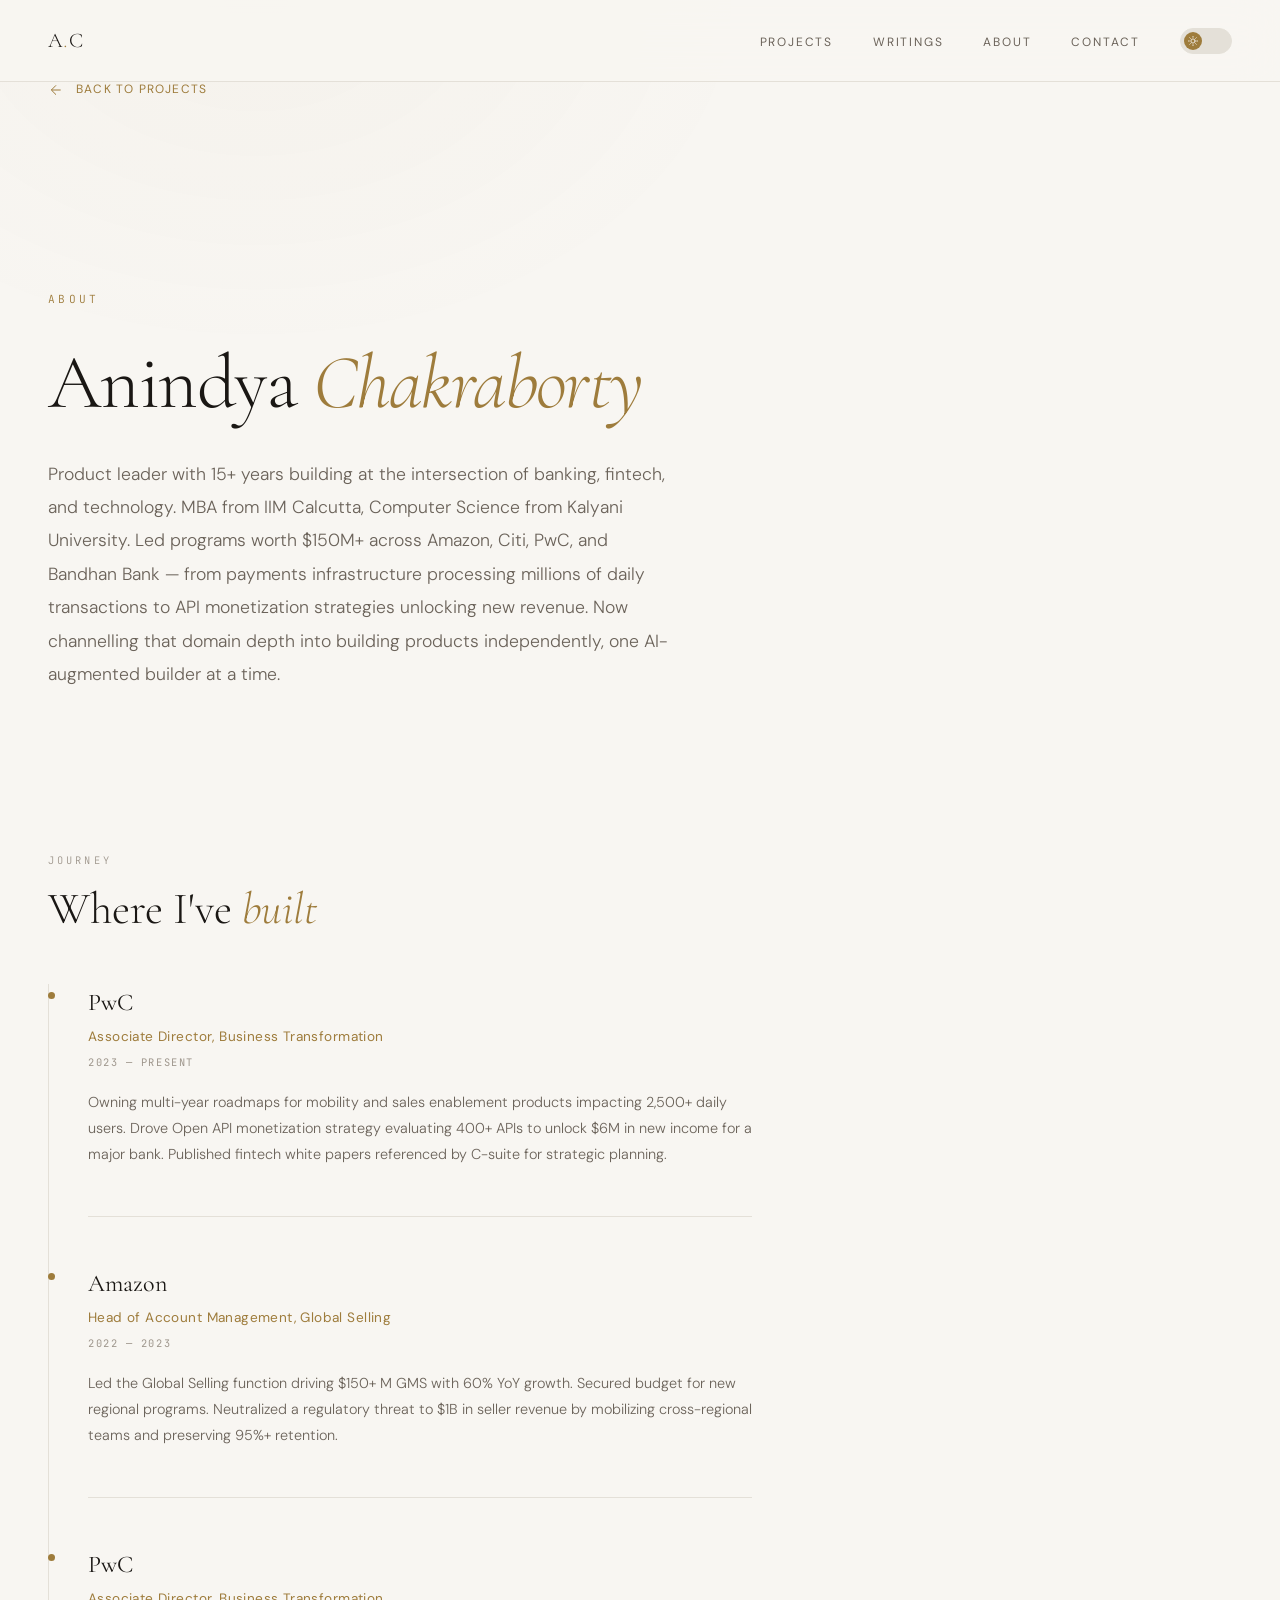
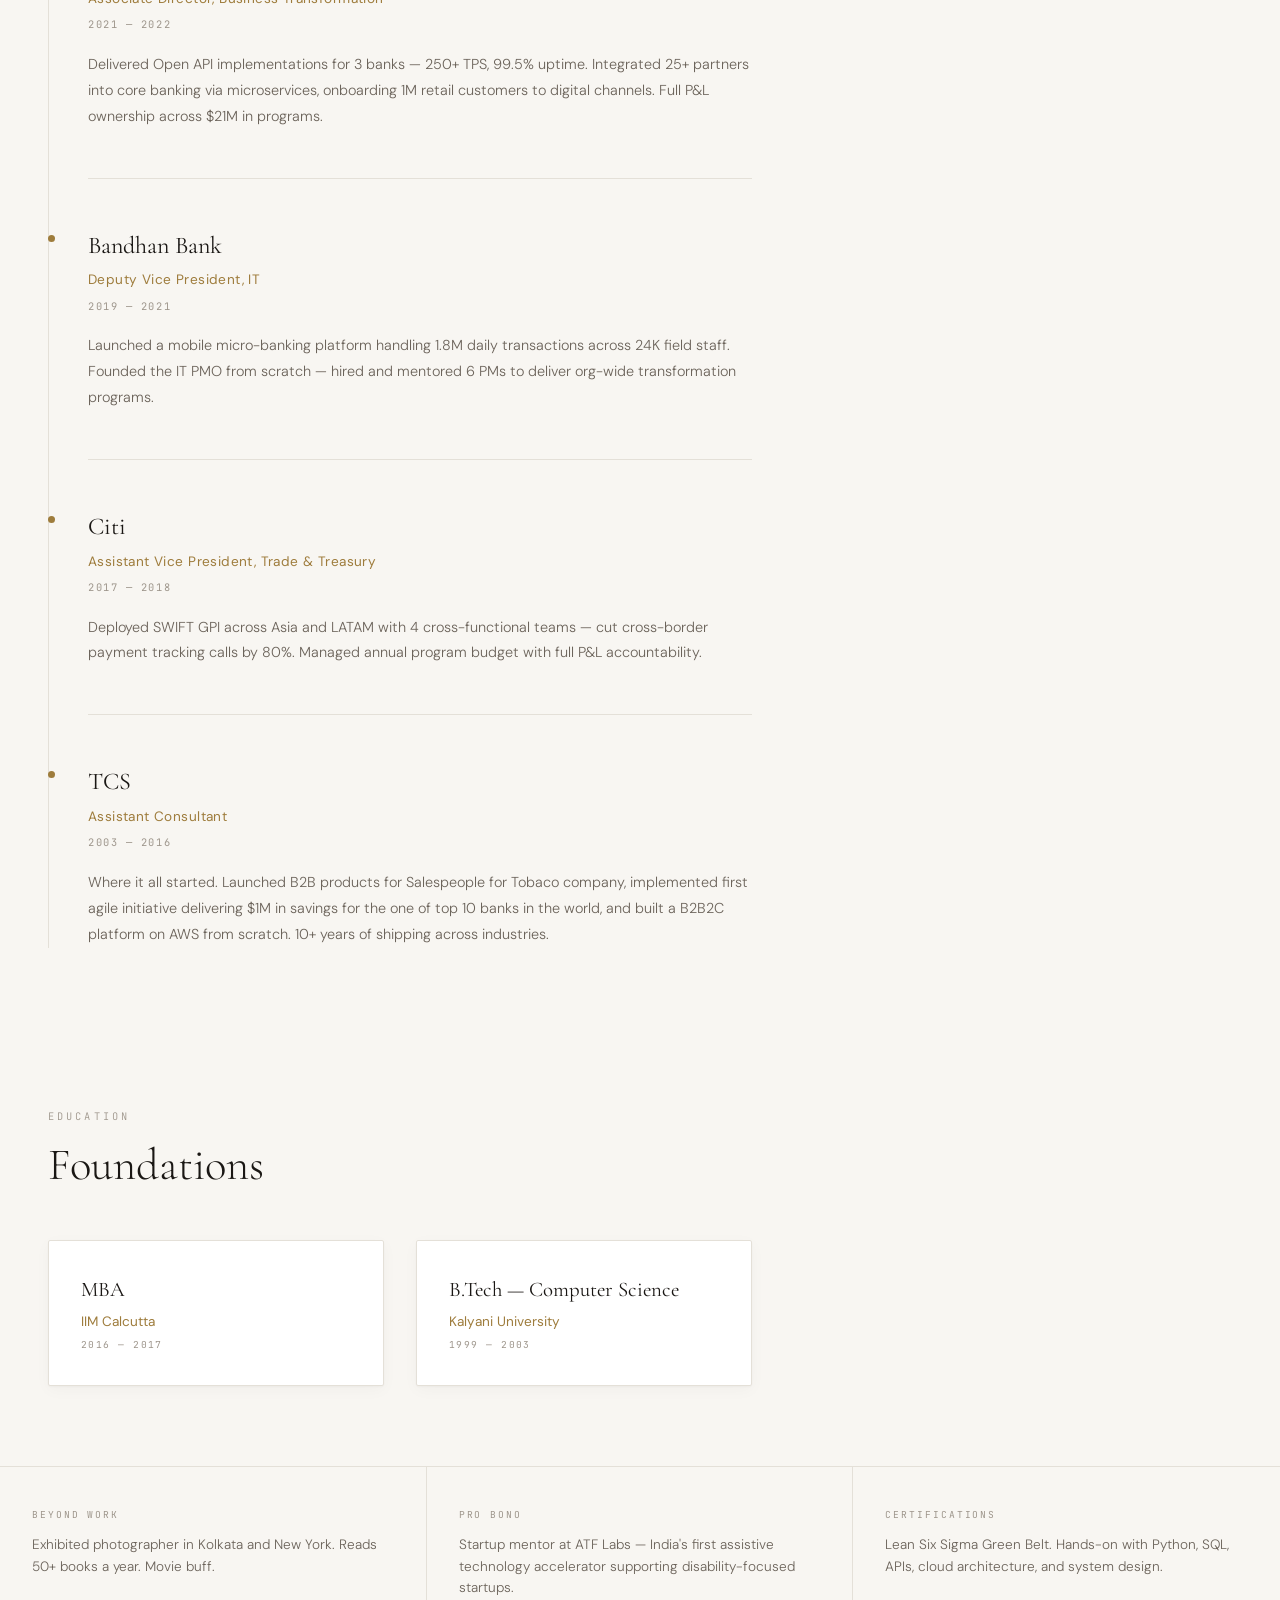
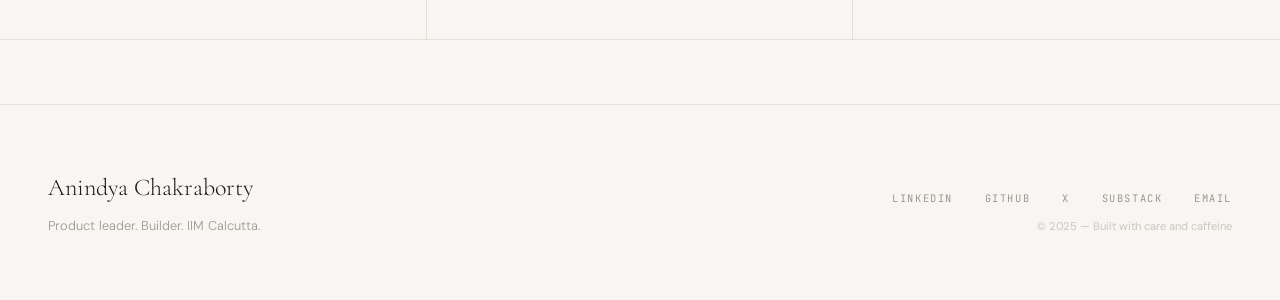
==== about.html @ 755dc8d7 "Add files via upload" ====
<!DOCTYPE html>
<html lang="en" data-theme="light">
<head>
<meta charset="UTF-8">
<meta name="viewport" content="width=device-width, initial-scale=1.0">
<title>About — Anindya Chakraborty</title>
<link href="https://fonts.googleapis.com/css2?family=Cormorant+Garamond:ital,wght@0,300;0,400;0,500;0,600;1,300;1,400&family=DM+Sans:wght@300;400;500&family=JetBrains+Mono:wght@300;400&display=swap" rel="stylesheet">
<style>
  :root, [data-theme="light"] {
    --bg: #f8f6f2;
    --bg-card: #ffffff;
    --bg-card-hover: #fdfcfa;
    --bg-nav: #f8f6f2dd;
    --text: #1a1714;
    --text-muted: #6b635a;
    --text-dim: #9e968c;
    --accent: #9e7c3c;
    --accent-soft: #9e7c3c18;
    --accent-glow: #9e7c3c08;
    --border: #e4e0d8;
    --border-hover: #d0cac0;
    --card-shadow: 0 1px 3px rgba(0,0,0,0.04), 0 4px 16px rgba(0,0,0,0.03);
    --noise-opacity: 0.02;
    --serif: 'Cormorant Garamond', Georgia, serif;
    --sans: 'DM Sans', system-ui, sans-serif;
    --mono: 'JetBrains Mono', monospace;
  }

  [data-theme="dark"] {
    --bg: #0a0a0a;
    --bg-card: #111111;
    --bg-card-hover: #161616;
    --bg-nav: #0a0a0acc;
    --text: #e8e4de;
    --text-muted: #8a8578;
    --text-dim: #5a5650;
    --accent: #c9a96e;
    --accent-soft: #c9a96e22;
    --accent-glow: #c9a96e15;
    --border: #1e1e1e;
    --border-hover: #2a2a2a;
    --card-shadow: none;
    --noise-opacity: 0.03;
  }

  *, *::before, *::after { margin: 0; padding: 0; box-sizing: border-box; }
  html { scroll-behavior: smooth; }

  body {
    font-family: var(--sans);
    background: var(--bg);
    color: var(--text);
    line-height: 1.6;
    overflow-x: hidden;
    -webkit-font-smoothing: antialiased;
    transition: background 0.5s ease, color 0.5s ease;
  }

  ::selection { background: var(--accent); color: var(--bg); }

  body::before {
    content: '';
    position: fixed;
    top: 0; left: 0; width: 100%; height: 100%;
    background-image: url("data:image/svg+xml,%3Csvg viewBox='0 0 256 256' xmlns='http://www.w3.org/2000/svg'%3E%3Cfilter id='noise'%3E%3CfeTurbulence type='fractalNoise' baseFrequency='0.9' numOctaves='4' stitchTiles='stitch'/%3E%3C/filter%3E%3Crect width='100%25' height='100%25' filter='url(%23noise)' opacity='0.04'/%3E%3C/svg%3E");
    opacity: var(--noise-opacity);
    pointer-events: none;
    z-index: 9999;
    transition: opacity 0.5s;
  }

  .ambient {
    position: fixed;
    top: -40%; left: -20%;
    width: 80vw; height: 80vh;
    background: radial-gradient(ellipse, var(--accent-glow) 0%, transparent 70%);
    pointer-events: none;
    z-index: 0;
    animation: ambientDrift 20s ease-in-out infinite alternate;
  }

  @keyframes ambientDrift {
    0% { transform: translate(0, 0) scale(1); }
    100% { transform: translate(10vw, 5vh) scale(1.1); }
  }

  /* Shared transition */
  nav, .hero-title, .hero-sub, .section-label, .section-title,
  .role-card, .role-org, .role-title, .role-period, .role-desc,
  .timeline-line, .edu-item, .footer-left .footer-name,
  .footer-left .footer-desc, .footer-copy, .footer-links a {
    transition: background 0.5s ease, color 0.5s ease, border-color 0.5s ease, box-shadow 0.5s ease;
  }

  /* === NAV === */
  nav {
    position: fixed;
    top: 0; left: 0; right: 0;
    z-index: 100;
    padding: 1.5rem 3rem;
    display: flex;
    justify-content: space-between;
    align-items: center;
    backdrop-filter: blur(20px);
    -webkit-backdrop-filter: blur(20px);
    background: var(--bg-nav);
    border-bottom: 1px solid var(--border);
  }

  .nav-left { display: flex; align-items: center; }

  .nav-logo {
    font-family: var(--serif);
    font-size: 1.3rem;
    font-weight: 300;
    letter-spacing: 0.05em;
    color: var(--text);
    text-decoration: none;
  }

  .nav-logo span { color: var(--accent); font-style: italic; }
  .nav-right { display: flex; align-items: center; gap: 2.5rem; }
  .nav-links { display: flex; gap: 2.5rem; list-style: none; }

  .nav-links a {
    font-size: 0.75rem;
    font-weight: 400;
    letter-spacing: 0.15em;
    text-transform: uppercase;
    color: var(--text-muted);
    text-decoration: none;
    position: relative;
    transition: color 0.3s;
  }

  .nav-links a::after {
    content: '';
    position: absolute;
    bottom: -4px; left: 0;
    width: 0; height: 1px;
    background: var(--accent);
    transition: width 0.4s cubic-bezier(0.25, 0.46, 0.45, 0.94);
  }

  .nav-links a:hover { color: var(--text); }
  .nav-links a:hover::after { width: 100%; }

  /* === THEME TOGGLE === */
  .theme-toggle {
    position: relative;
    width: 52px; height: 26px;
    background: var(--border);
    border-radius: 13px;
    cursor: pointer;
    border: 1px solid var(--border);
    transition: all 0.4s ease;
    flex-shrink: 0;
  }

  .theme-toggle:hover { border-color: var(--accent); }

  .theme-toggle-knob {
    position: absolute;
    top: 3px; left: 3px;
    width: 18px; height: 18px;
    border-radius: 50%;
    background: var(--accent);
    transition: transform 0.4s cubic-bezier(0.68, -0.15, 0.27, 1.15);
    display: flex;
    align-items: center;
    justify-content: center;
  }

  [data-theme="dark"] .theme-toggle-knob { transform: translateX(26px); }

  .theme-toggle-knob svg {
    width: 10px; height: 10px;
    fill: none; stroke: white;
    stroke-width: 2; stroke-linecap: round; stroke-linejoin: round;
  }

  [data-theme="light"] .theme-toggle-knob svg { stroke: #f8f6f2; }
  [data-theme="light"] .toggle-moon { display: none; }
  [data-theme="dark"] .toggle-sun { display: none; }

  /* === HERO === */
  .hero {
    padding: 10rem 3rem 5rem;
    position: relative;
    z-index: 1;
    max-width: 800px;
  }

  .hero-eyebrow {
    font-family: var(--mono);
    font-size: 0.7rem;
    font-weight: 300;
    letter-spacing: 0.3em;
    text-transform: uppercase;
    color: var(--accent);
    margin-bottom: 2rem;
  }

  .hero-title {
    font-family: var(--serif);
    font-size: clamp(2.5rem, 6vw, 5rem);
    font-weight: 300;
    line-height: 1.1;
    letter-spacing: -0.02em;
    color: var(--text);
    margin-bottom: 2rem;
  }

  .hero-title em { font-style: italic; color: var(--accent); font-weight: 300; }

  .hero-sub {
    font-size: 1.1rem;
    font-weight: 300;
    color: var(--text-muted);
    line-height: 1.9;
    max-width: 620px;
  }

  /* === SECTIONS === */
  section {
    position: relative;
    z-index: 1;
    padding: 5rem 3rem;
    max-width: 800px;
  }

  .section-label {
    font-family: var(--mono);
    font-size: 0.65rem;
    font-weight: 300;
    letter-spacing: 0.3em;
    text-transform: uppercase;
    color: var(--text-dim);
    margin-bottom: 1rem;
  }

  .section-title {
    font-family: var(--serif);
    font-size: clamp(1.8rem, 3.5vw, 2.8rem);
    font-weight: 300;
    color: var(--text);
    margin-bottom: 3rem;
    line-height: 1.15;
  }

  .section-title em { font-style: italic; color: var(--accent); }

  /* === TIMELINE === */
  .timeline {
    position: relative;
    padding-left: 2.5rem;
  }

  .timeline::before {
    content: '';
    position: absolute;
    top: 0; left: 0;
    width: 1px; height: 100%;
    background: var(--border);
    transition: background 0.5s;
  }

  .role-card {
    position: relative;
    margin-bottom: 3rem;
    padding-bottom: 3rem;
    border-bottom: 1px solid var(--border);
  }

  .role-card:last-child {
    margin-bottom: 0;
    padding-bottom: 0;
    border-bottom: none;
  }

  .role-card::before {
    content: '';
    position: absolute;
    left: -2.5rem;
    top: 0.5rem;
    width: 7px; height: 7px;
    border-radius: 50%;
    background: var(--accent);
  }

  .role-org {
    font-family: var(--serif);
    font-size: 1.5rem;
    font-weight: 400;
    color: var(--text);
    margin-bottom: 0.25rem;
  }

  .role-title {
    font-size: 0.85rem;
    color: var(--accent);
    font-weight: 400;
    letter-spacing: 0.03em;
    margin-bottom: 0.4rem;
  }

  .role-period {
    font-family: var(--mono);
    font-size: 0.65rem;
    letter-spacing: 0.15em;
    text-transform: uppercase;
    color: var(--text-dim);
    margin-bottom: 1.2rem;
  }

  .role-desc {
    font-size: 0.9rem;
    font-weight: 300;
    color: var(--text-muted);
    line-height: 1.8;
  }

  /* === EDUCATION === */
  .edu-grid {
    display: grid;
    grid-template-columns: 1fr 1fr;
    gap: 2rem;
  }

  .edu-item {
    padding: 2rem;
    border: 1px solid var(--border);
    border-radius: 2px;
    background: var(--bg-card);
    box-shadow: var(--card-shadow);
    transition: all 0.4s;
  }

  .edu-item:hover { border-color: var(--border-hover); }

  .edu-degree {
    font-family: var(--serif);
    font-size: 1.3rem;
    font-weight: 400;
    color: var(--text);
    margin-bottom: 0.3rem;
  }

  .edu-school {
    font-size: 0.85rem;
    color: var(--accent);
    font-weight: 400;
    margin-bottom: 0.3rem;
  }

  .edu-year {
    font-family: var(--mono);
    font-size: 0.6rem;
    letter-spacing: 0.15em;
    text-transform: uppercase;
    color: var(--text-dim);
  }

  /* === EXTRAS === */
  .extras-grid {
    display: grid;
    grid-template-columns: 1fr 1fr 1fr;
    gap: 0;
    border-top: 1px solid var(--border);
    border-bottom: 1px solid var(--border);
    max-width: 100%;
  }

  .extra-cell {
    padding: 2.5rem 2rem;
    border-right: 1px solid var(--border);
    transition: background 0.4s;
  }

  .extra-cell:last-child { border-right: none; }
  .extra-cell:hover { background: var(--bg-card); }

  .extra-label {
    font-family: var(--mono);
    font-size: 0.6rem;
    letter-spacing: 0.2em;
    text-transform: uppercase;
    color: var(--text-dim);
    margin-bottom: 0.75rem;
    transition: color 0.5s;
  }

  .extra-value {
    font-size: 0.85rem;
    font-weight: 300;
    color: var(--text-muted);
    line-height: 1.6;
    transition: color 0.5s;
  }

  /* === BACK LINK === */
  .back-link {
    display: inline-flex;
    align-items: center;
    gap: 0.75rem;
    font-size: 0.75rem;
    font-weight: 400;
    letter-spacing: 0.1em;
    text-transform: uppercase;
    color: var(--accent);
    text-decoration: none;
    padding: 5rem 3rem 2rem;
    position: relative;
    z-index: 1;
    transition: gap 0.3s;
  }

  .back-link:hover { gap: 1.2rem; }

  .back-link svg {
    width: 16px; height: 16px;
    stroke: currentColor;
    transition: transform 0.3s;
  }

  .back-link:hover svg { transform: translateX(-3px); }

  /* === FOOTER === */
  footer {
    padding: 4rem 3rem;
    display: flex;
    justify-content: space-between;
    align-items: end;
    position: relative;
    z-index: 1;
    border-top: 1px solid var(--border);
    margin-top: 4rem;
  }

  .footer-left .footer-name {
    font-family: var(--serif);
    font-size: 1.5rem;
    font-weight: 300;
    margin-bottom: 0.5rem;
  }

  .footer-left .footer-desc { font-size: 0.8rem; color: var(--text-dim); font-weight: 300; }
  .footer-right { text-align: right; }
  .footer-links { display: flex; gap: 2rem; margin-bottom: 0.75rem; }

  .footer-links a {
    font-family: var(--mono);
    font-size: 0.65rem;
    letter-spacing: 0.15em;
    text-transform: uppercase;
    color: var(--text-dim);
    text-decoration: none;
    transition: color 0.3s;
  }

  .footer-links a:hover { color: var(--accent); }
  .footer-copy { font-size: 0.7rem; color: var(--text-dim); opacity: 0.5; }

  /* === RESPONSIVE === */
  @media (max-width: 768px) {
    nav { padding: 1.2rem 1.5rem; }
    .nav-links { display: none; }
    .hero { padding: 8rem 1.5rem 3rem; }
    section { padding: 3rem 1.5rem; }
    .edu-grid { grid-template-columns: 1fr; }
    .extras-grid { grid-template-columns: 1fr; }
    .extra-cell { border-right: none; border-bottom: 1px solid var(--border); }
    .extra-cell:last-child { border-bottom: none; }
    footer { flex-direction: column; gap: 2rem; }
    .footer-right { text-align: left; }
    .back-link { padding: 4rem 1.5rem 1rem; }
  }
</style>
</head>
<body>

<div class="ambient"></div>

<!-- NAV -->
<nav>
  <div class="nav-left">
    <a href="index.html" class="nav-logo">A<span>.</span>C</a>
  </div>
  <div class="nav-right">
    <ul class="nav-links">
      <li><a href="index.html#projects">Projects</a></li>
      <li><a href="index.html#writing">Writings</a></li>
      <li><a href="about.html">About</a></li>
      <li><a href="index.html#contact">Contact</a></li>
    </ul>
    <div class="theme-toggle" onclick="toggleTheme()" role="button" aria-label="Toggle theme" tabindex="0">
      <div class="theme-toggle-knob">
        <svg class="toggle-sun" viewBox="0 0 24 24"><circle cx="12" cy="12" r="5"/><line x1="12" y1="1" x2="12" y2="3"/><line x1="12" y1="21" x2="12" y2="23"/><line x1="4.22" y1="4.22" x2="5.64" y2="5.64"/><line x1="18.36" y1="18.36" x2="19.78" y2="19.78"/><line x1="1" y1="12" x2="3" y2="12"/><line x1="21" y1="12" x2="23" y2="12"/><line x1="4.22" y1="19.78" x2="5.64" y2="18.36"/><line x1="18.36" y1="5.64" x2="19.78" y2="4.22"/></svg>
        <svg class="toggle-moon" viewBox="0 0 24 24"><path d="M21 12.79A9 9 0 1 1 11.21 3 7 7 0 0 0 21 12.79z"/></svg>
      </div>
    </div>
  </div>
</nav>

<!-- BACK -->
<a href="index.html" class="back-link">
  <svg viewBox="0 0 24 24" fill="none" stroke-width="1.5"><path d="M19 12H5M12 19l-7-7 7-7"/></svg>
  Back to projects
</a>

<!-- HERO -->
<section class="hero">
  <div class="hero-eyebrow">About</div>
  <h1 class="hero-title">Anindya <em>Chakraborty</em></h1>
  <p class="hero-sub">
    Product leader with 15+ years building at the intersection of banking, fintech, and technology. MBA from IIM Calcutta, Computer Science from Kalyani University. Led programs worth $150M+ across Amazon, Citi, PwC, and Bandhan Bank — from payments infrastructure processing millions of daily transactions to API monetization strategies unlocking new revenue. Now channelling that domain depth into building products independently, one AI-augmented builder at a time.
  </p>
</section>

<!-- JOURNEY -->
<section>
  <div class="section-label">Journey</div>
  <h2 class="section-title">Where I've <em>built</em></h2>

  <div class="timeline">

    <div class="role-card">
      <div class="role-org">PwC</div>
      <div class="role-title">Associate Director, Business Transformation</div>
      <div class="role-period">2023 — Present</div>
      <div class="role-desc">Owning multi-year roadmaps for mobility and sales enablement products impacting 2,500+ daily users. Drove Open API monetization strategy evaluating 400+ APIs to unlock $6M in new income for a major bank. Published fintech white papers referenced by C-suite for strategic planning.</div>
    </div>

    <div class="role-card">
      <div class="role-org">Amazon</div>
      <div class="role-title">Head of Account Management, Global Selling</div>
      <div class="role-period">2022 — 2023</div>
      <div class="role-desc">Led the Global Selling function driving $150+ M GMS with 60% YoY growth. Secured budget for new regional programs. Neutralized a regulatory threat to $1B in seller revenue by mobilizing cross-regional teams and preserving 95%+ retention.</div>
    </div>

    <div class="role-card">
      <div class="role-org">PwC</div>
      <div class="role-title">Associate Director, Business Transformation</div>
      <div class="role-period">2021 — 2022</div>
      <div class="role-desc">Delivered Open API implementations for 3 banks — 250+ TPS, 99.5% uptime. Integrated 25+ partners into core banking via microservices, onboarding 1M retail customers to digital channels. Full P&L ownership across $21M in programs.</div>
    </div>

    <div class="role-card">
      <div class="role-org">Bandhan Bank</div>
      <div class="role-title">Deputy Vice President, IT</div>
      <div class="role-period">2019 — 2021</div>
      <div class="role-desc">Launched a mobile micro-banking platform handling 1.8M daily transactions across 24K field staff. Founded the IT PMO from scratch — hired and mentored 6 PMs to deliver org-wide transformation programs.</div>
    </div>

    <div class="role-card">
      <div class="role-org">Citi</div>
      <div class="role-title">Assistant Vice President, Trade & Treasury</div>
      <div class="role-period">2017 — 2018</div>
      <div class="role-desc">Deployed SWIFT GPI across Asia and LATAM with 4 cross-functional teams — cut cross-border payment tracking calls by 80%. Managed annual program budget with full P&L accountability.</div>
    </div>

    <div class="role-card">
      <div class="role-org">TCS</div>
      <div class="role-title">Assistant Consultant</div>
      <div class="role-period">2003 — 2016</div>
      <div class="role-desc">Where it all started. Launched B2B products for Salespeople for Tobaco company, implemented first agile initiative delivering $1M in savings for the one of top 10 banks in the world, and built a B2B2C platform on AWS from scratch. 10+ years of shipping across industries.</div>
    </div>

  </div>
</section>

<!-- EDUCATION -->
<section>
  <div class="section-label">Education</div>
  <h2 class="section-title">Foundations</h2>

  <div class="edu-grid">
    <div class="edu-item">
      <div class="edu-degree">MBA</div>
      <div class="edu-school">IIM Calcutta</div>
      <div class="edu-year">2016 — 2017</div>
    </div>
    <div class="edu-item">
      <div class="edu-degree">B.Tech — Computer Science</div>
      <div class="edu-school">Kalyani University</div>
      <div class="edu-year">1999 — 2003</div>
    </div>
  </div>
</section>

<!-- EXTRAS -->
<div class="extras-grid">
  <div class="extra-cell">
    <div class="extra-label">Beyond Work</div>
    <div class="extra-value">Exhibited photographer in Kolkata and New York. Reads 50+ books a year. Movie buff.</div>
  </div>
  <div class="extra-cell">
    <div class="extra-label">Pro Bono</div>
    <div class="extra-value">Startup mentor at ATF Labs — India's first assistive technology accelerator supporting disability-focused startups.</div>
  </div>
  <div class="extra-cell">
    <div class="extra-label">Certifications</div>
    <div class="extra-value">Lean Six Sigma Green Belt. Hands-on with Python, SQL, APIs, cloud architecture, and system design.</div>
  </div>
</div>

<!-- FOOTER -->
<footer>
  <div class="footer-left">
    <div class="footer-name">Anindya Chakraborty</div>
    <div class="footer-desc">Product leader. Builder. IIM Calcutta.</div>
  </div>
  <div class="footer-right">
    <div class="footer-links">
      <a href="https://www.linkedin.com/in/anindya-chakraborty/" target="_blank">LinkedIn</a>
      <a href="https://github.com/canindya" target="_blank">GitHub</a>
      <a href="https://x.com/NtellShow" target="_blank">X</a>
      <a href="https://anindyachakraborty.substack.com/" target="_blank">Substack</a>
      <a href="mailto:anindya.chakraborty@gmail.com">Email</a>
    </div>
    <div class="footer-copy">&copy; 2025 — Built with care and caffeine</div>
  </div>
</footer>

<script>
  function toggleTheme() {
    const html = document.documentElement;
    const next = html.getAttribute('data-theme') === 'dark' ? 'light' : 'dark';
    html.setAttribute('data-theme', next);
    try { localStorage.setItem('theme', next); } catch(e) {}
  }

  try {
    const saved = localStorage.getItem('theme');
    if (saved) document.documentElement.setAttribute('data-theme', saved);
  } catch(e) {}

  document.querySelector('.theme-toggle').addEventListener('keydown', (e) => {
    if (e.key === 'Enter' || e.key === ' ') { e.preventDefault(); toggleTheme(); }
  });
</script>

</body>
</html>
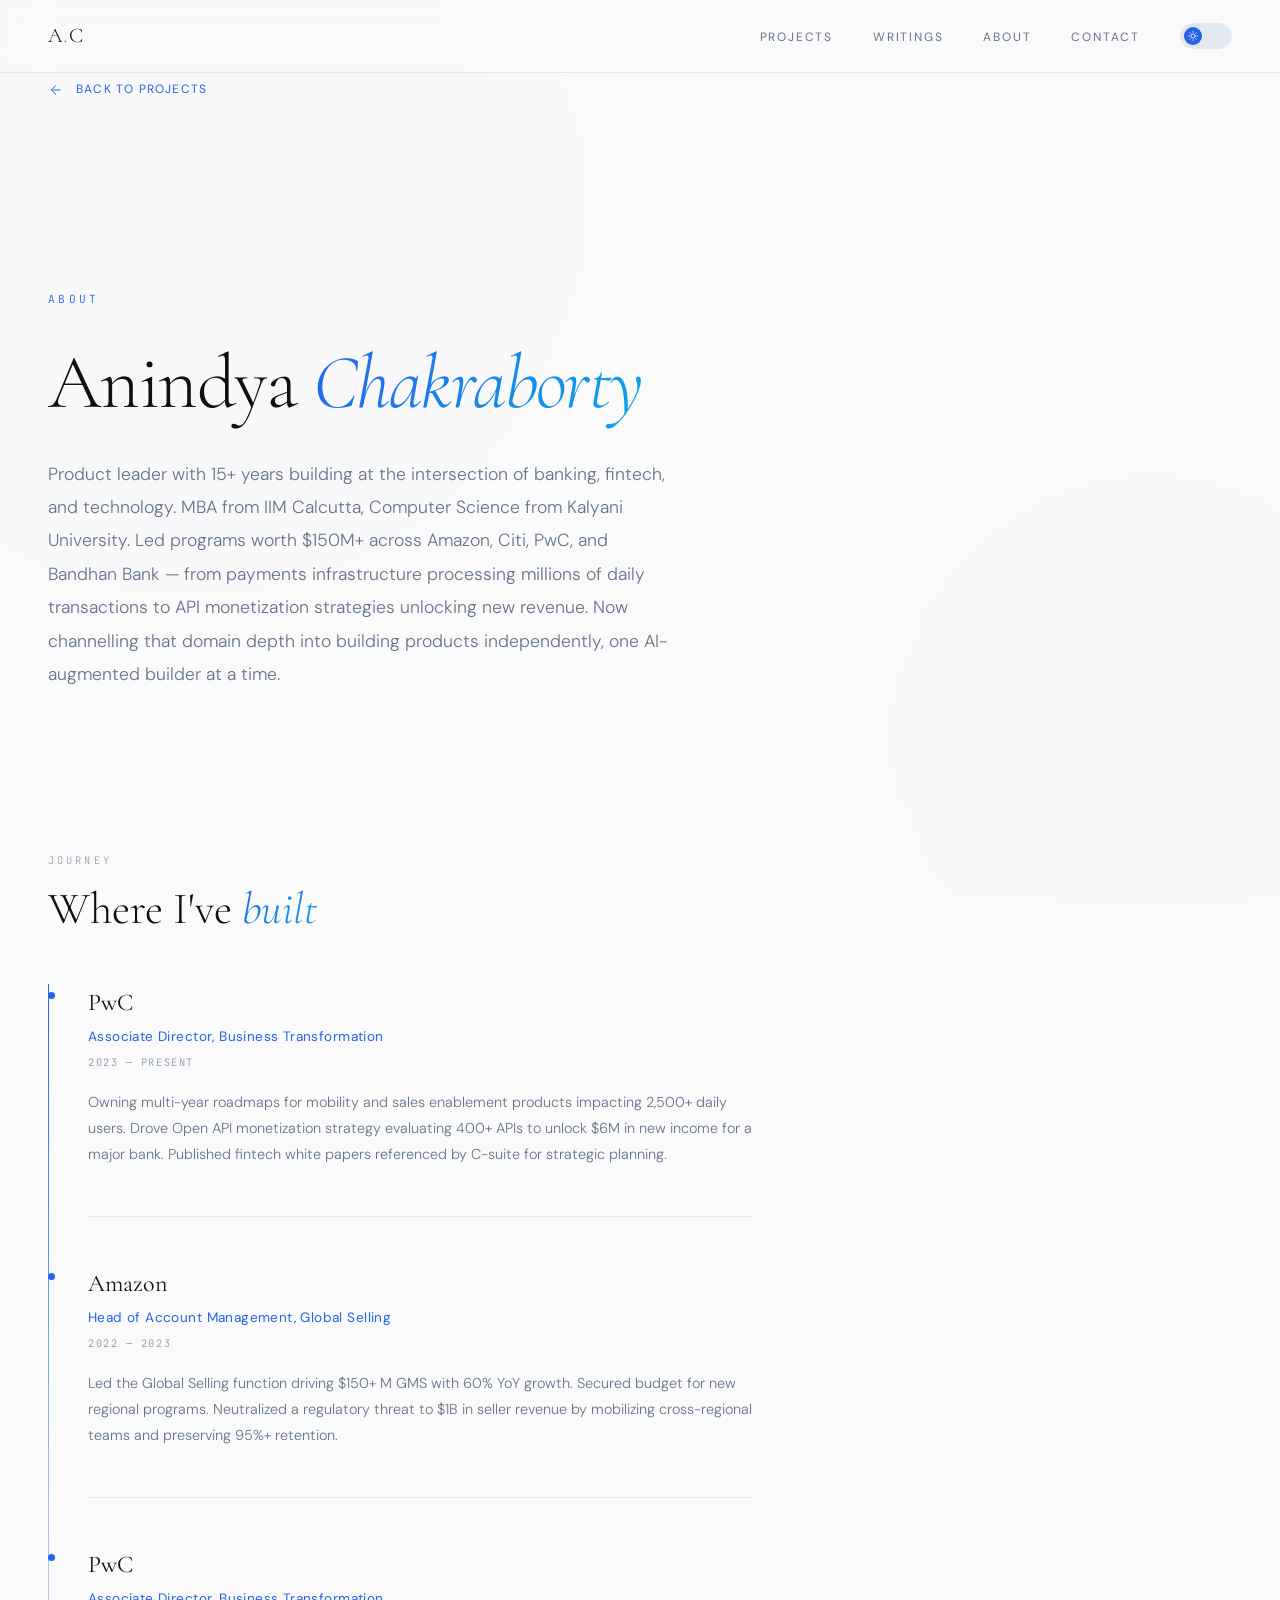
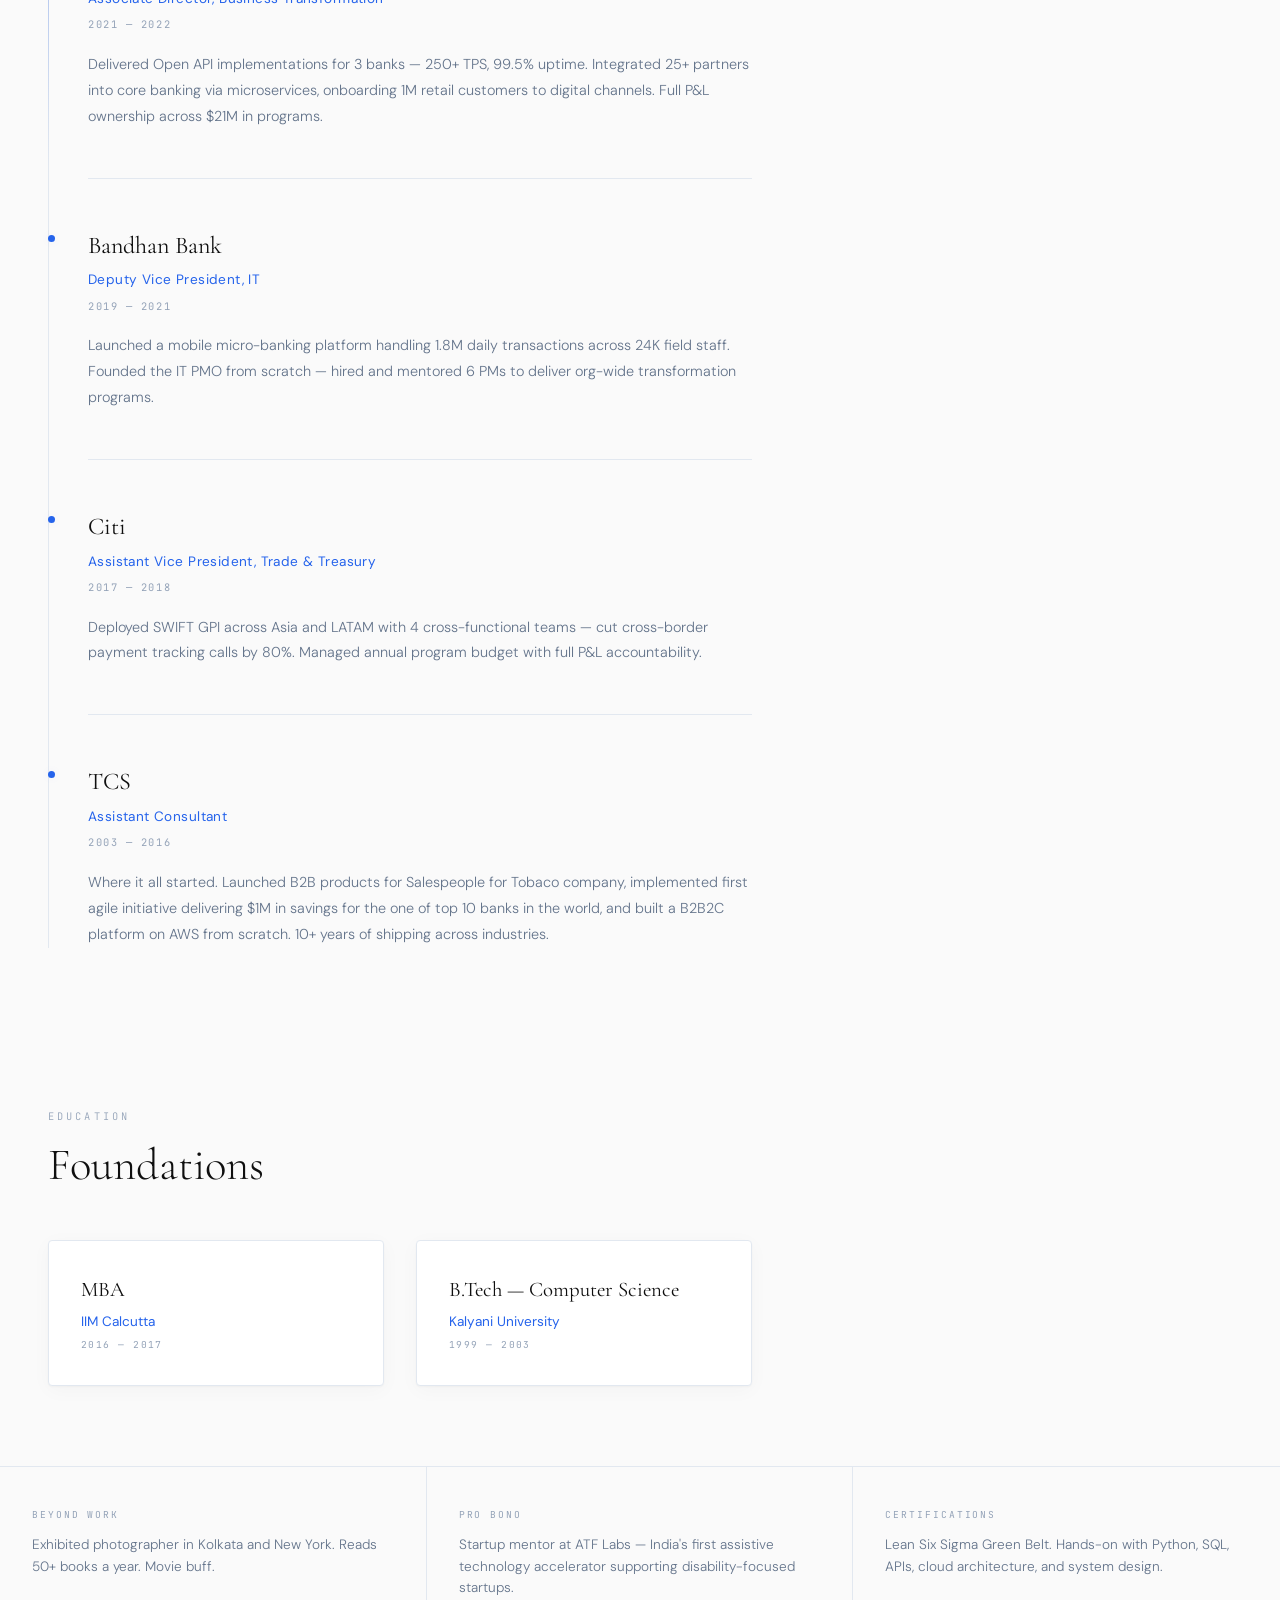
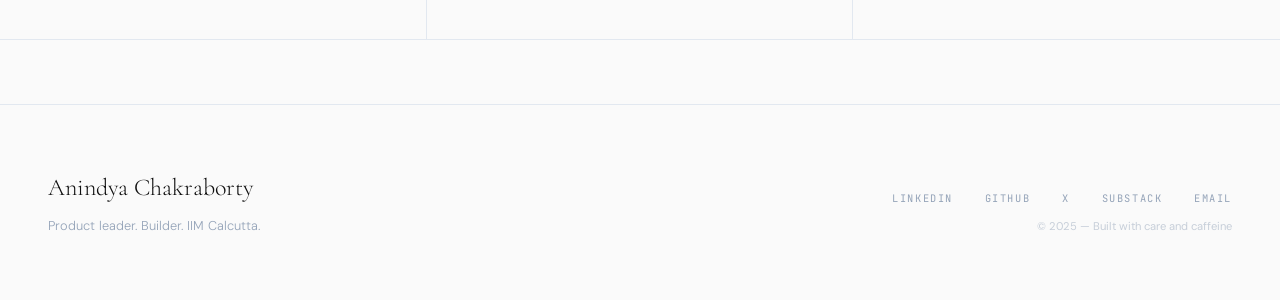
==== commit 9856c013: "Redesign site with modern visuals, new color palette, and add 2 projects Major visual overhaul: page" ====
--- a/about.html
+++ b/about.html
@@ -7,40 +7,44 @@
 <link href="https://fonts.googleapis.com/css2?family=Cormorant+Garamond:ital,wght@0,300;0,400;0,500;0,600;1,300;1,400&family=DM+Sans:wght@300;400;500&family=JetBrains+Mono:wght@300;400&display=swap" rel="stylesheet">
 <style>
   :root, [data-theme="light"] {
-    --bg: #f8f6f2;
+    --bg: #fafafa;
     --bg-card: #ffffff;
-    --bg-card-hover: #fdfcfa;
-    --bg-nav: #f8f6f2dd;
-    --text: #1a1714;
-    --text-muted: #6b635a;
-    --text-dim: #9e968c;
-    --accent: #9e7c3c;
-    --accent-soft: #9e7c3c18;
-    --accent-glow: #9e7c3c08;
-    --border: #e4e0d8;
-    --border-hover: #d0cac0;
-    --card-shadow: 0 1px 3px rgba(0,0,0,0.04), 0 4px 16px rgba(0,0,0,0.03);
-    --noise-opacity: 0.02;
+    --bg-card-hover: #f8f9fc;
+    --bg-nav: #fafafadd;
+    --text: #0f0f0f;
+    --text-muted: #64748b;
+    --text-dim: #94a3b8;
+    --accent: #2563eb;
+    --accent-2: #0ea5e9;
+    --accent-soft: #2563eb10;
+    --accent-glow: #2563eb06;
+    --border: #e2e8f0;
+    --border-hover: #cbd5e1;
+    --card-shadow: 0 1px 3px rgba(0,0,0,0.04), 0 4px 20px rgba(0,0,0,0.03);
+    --card-glow: 0 0 40px rgba(37,99,235,0.06);
+    --noise-opacity: 0.015;
     --serif: 'Cormorant Garamond', Georgia, serif;
     --sans: 'DM Sans', system-ui, sans-serif;
     --mono: 'JetBrains Mono', monospace;
   }
 
   [data-theme="dark"] {
-    --bg: #0a0a0a;
-    --bg-card: #111111;
-    --bg-card-hover: #161616;
-    --bg-nav: #0a0a0acc;
-    --text: #e8e4de;
-    --text-muted: #8a8578;
-    --text-dim: #5a5650;
-    --accent: #c9a96e;
-    --accent-soft: #c9a96e22;
-    --accent-glow: #c9a96e15;
-    --border: #1e1e1e;
-    --border-hover: #2a2a2a;
+    --bg: #09090b;
+    --bg-card: #111114;
+    --bg-card-hover: #16161a;
+    --bg-nav: #09090bcc;
+    --text: #f0f0f0;
+    --text-muted: #8b8fa3;
+    --text-dim: #525669;
+    --accent: #60a5fa;
+    --accent-2: #38bdf8;
+    --accent-soft: #60a5fa18;
+    --accent-glow: #60a5fa10;
+    --border: #1e1e24;
+    --border-hover: #2a2a34;
     --card-shadow: none;
-    --noise-opacity: 0.03;
+    --card-glow: 0 0 60px rgba(96,165,250,0.05);
+    --noise-opacity: 0.025;
   }
 
   *, *::before, *::after { margin: 0; padding: 0; box-sizing: border-box; }
@@ -57,6 +61,51 @@
   }
 
   ::selection { background: var(--accent); color: var(--bg); }
+
+  /* === PAGE LOADER === */
+  .page-loader {
+    position: fixed;
+    inset: 0;
+    background: var(--bg);
+    z-index: 10000;
+    display: flex;
+    align-items: center;
+    justify-content: center;
+    transition: opacity 0.6s ease, visibility 0.6s ease;
+  }
+
+  .page-loader.done {
+    opacity: 0;
+    visibility: hidden;
+    pointer-events: none;
+  }
+
+  .loader-logo {
+    font-family: var(--serif);
+    font-size: 2rem;
+    font-weight: 300;
+    letter-spacing: 0.1em;
+    color: var(--text);
+    opacity: 0;
+    transform: scale(0.95);
+    animation: loaderReveal 0.8s 0.1s ease forwards;
+  }
+
+  .loader-logo span { color: var(--accent); font-style: italic; }
+
+  @keyframes loaderReveal {
+    to { opacity: 1; transform: scale(1); }
+  }
+
+  /* === SCROLL PROGRESS === */
+  .scroll-progress {
+    position: fixed;
+    top: 0; left: 0;
+    width: 0%; height: 2px;
+    background: linear-gradient(90deg, var(--accent), var(--accent-2));
+    z-index: 200;
+    transition: width 0.1s linear;
+  }
 
   body::before {
     content: '';
@@ -69,20 +118,60 @@
     transition: opacity 0.5s;
   }
 
-  .ambient {
+  /* === AMBIENT ORBS === */
+  .ambient-wrap {
     position: fixed;
-    top: -40%; left: -20%;
-    width: 80vw; height: 80vh;
-    background: radial-gradient(ellipse, var(--accent-glow) 0%, transparent 70%);
+    inset: 0;
     pointer-events: none;
     z-index: 0;
-    animation: ambientDrift 20s ease-in-out infinite alternate;
-  }
-
-  @keyframes ambientDrift {
-    0% { transform: translate(0, 0) scale(1); }
-    100% { transform: translate(10vw, 5vh) scale(1.1); }
-  }
+    overflow: hidden;
+  }
+
+  .orb {
+    position: absolute;
+    border-radius: 50%;
+    filter: blur(80px);
+    opacity: 0.4;
+    transition: background 0.5s;
+  }
+
+  .orb-1 {
+    width: 60vw; height: 60vw;
+    top: -20%; left: -15%;
+    background: var(--accent-glow);
+    animation: orbFloat1 25s ease-in-out infinite alternate;
+  }
+
+  .orb-2 {
+    width: 40vw; height: 40vw;
+    bottom: -10%; right: -10%;
+    background: var(--accent-glow);
+    animation: orbFloat2 20s ease-in-out infinite alternate;
+  }
+
+  @keyframes orbFloat1 {
+    0% { transform: translate(0,0) scale(1); }
+    100% { transform: translate(10vw, 5vh) scale(1.15); }
+  }
+  @keyframes orbFloat2 {
+    0% { transform: translate(0,0) scale(1); }
+    100% { transform: translate(-8vw, -3vh) scale(1.1); }
+  }
+
+  /* === CURSOR GLOW === */
+  .cursor-glow {
+    position: fixed;
+    width: 400px; height: 400px;
+    border-radius: 50%;
+    background: radial-gradient(circle, var(--accent-soft) 0%, transparent 70%);
+    pointer-events: none;
+    z-index: 1;
+    transform: translate(-50%, -50%);
+    opacity: 0;
+    transition: opacity 0.4s ease;
+  }
+
+  body:hover .cursor-glow { opacity: 1; }
 
   /* Shared transition */
   nav, .hero-title, .hero-sub, .section-label, .section-title,
@@ -97,7 +186,7 @@
     position: fixed;
     top: 0; left: 0; right: 0;
     z-index: 100;
-    padding: 1.5rem 3rem;
+    padding: 1.2rem 3rem;
     display: flex;
     justify-content: space-between;
     align-items: center;
@@ -105,7 +194,11 @@
     -webkit-backdrop-filter: blur(20px);
     background: var(--bg-nav);
     border-bottom: 1px solid var(--border);
-  }
+    transform: translateY(0);
+    transition: transform 0.4s cubic-bezier(0.16, 1, 0.3, 1), background 0.5s, border-color 0.5s;
+  }
+
+  nav.nav-hidden { transform: translateY(-100%); }
 
   .nav-left { display: flex; align-items: center; }
 
@@ -138,12 +231,69 @@
     position: absolute;
     bottom: -4px; left: 0;
     width: 0; height: 1px;
-    background: var(--accent);
+    background: linear-gradient(90deg, var(--accent), var(--accent-2));
     transition: width 0.4s cubic-bezier(0.25, 0.46, 0.45, 0.94);
   }
 
   .nav-links a:hover { color: var(--text); }
   .nav-links a:hover::after { width: 100%; }
+
+  /* === MOBILE MENU === */
+  .menu-toggle {
+    display: none;
+    flex-direction: column;
+    gap: 5px;
+    cursor: pointer;
+    padding: 4px;
+    z-index: 110;
+  }
+
+  .menu-toggle span {
+    display: block;
+    width: 20px; height: 1.5px;
+    background: var(--text);
+    transition: all 0.3s ease;
+    transform-origin: center;
+  }
+
+  .menu-toggle.active span:nth-child(1) { transform: rotate(45deg) translate(4px, 4px); }
+  .menu-toggle.active span:nth-child(2) { opacity: 0; }
+  .menu-toggle.active span:nth-child(3) { transform: rotate(-45deg) translate(4px, -4px); }
+
+  .mobile-menu {
+    display: none;
+    position: fixed;
+    inset: 0;
+    background: var(--bg);
+    z-index: 99;
+    flex-direction: column;
+    align-items: center;
+    justify-content: center;
+    gap: 2.5rem;
+    opacity: 0;
+    visibility: hidden;
+    transition: opacity 0.4s ease, visibility 0.4s ease;
+  }
+
+  .mobile-menu.open { opacity: 1; visibility: visible; }
+
+  .mobile-menu a {
+    font-family: var(--serif);
+    font-size: 2rem;
+    font-weight: 300;
+    color: var(--text);
+    text-decoration: none;
+    opacity: 0;
+    transform: translateY(20px);
+    transition: opacity 0.4s ease, transform 0.4s ease, color 0.3s;
+  }
+
+  .mobile-menu.open a { opacity: 1; transform: translateY(0); }
+  .mobile-menu.open a:nth-child(1) { transition-delay: 0.1s; }
+  .mobile-menu.open a:nth-child(2) { transition-delay: 0.15s; }
+  .mobile-menu.open a:nth-child(3) { transition-delay: 0.2s; }
+  .mobile-menu.open a:nth-child(4) { transition-delay: 0.25s; }
+  .mobile-menu a:hover { color: var(--accent); }
 
   /* === THEME TOGGLE === */
   .theme-toggle {
@@ -179,9 +329,21 @@
     stroke-width: 2; stroke-linecap: round; stroke-linejoin: round;
   }
 
-  [data-theme="light"] .theme-toggle-knob svg { stroke: #f8f6f2; }
+  [data-theme="light"] .theme-toggle-knob svg { stroke: #fafafa; }
   [data-theme="light"] .toggle-moon { display: none; }
   [data-theme="dark"] .toggle-sun { display: none; }
+
+  /* === REVEAL ANIMATIONS === */
+  .reveal {
+    opacity: 0;
+    transform: translateY(40px);
+    transition: opacity 0.8s cubic-bezier(0.16, 1, 0.3, 1), transform 0.8s cubic-bezier(0.16, 1, 0.3, 1);
+  }
+
+  .reveal.visible {
+    opacity: 1;
+    transform: translateY(0);
+  }
 
   /* === HERO === */
   .hero {
@@ -199,6 +361,8 @@
     text-transform: uppercase;
     color: var(--accent);
     margin-bottom: 2rem;
+    opacity: 0;
+    animation: fadeSlideUp 1s 0.8s ease forwards;
   }
 
   .hero-title {
@@ -209,9 +373,18 @@
     letter-spacing: -0.02em;
     color: var(--text);
     margin-bottom: 2rem;
-  }
-
-  .hero-title em { font-style: italic; color: var(--accent); font-weight: 300; }
+    opacity: 0;
+    animation: fadeSlideUp 1.2s 1s ease forwards;
+  }
+
+  .hero-title em {
+    font-style: italic;
+    font-weight: 300;
+    background: linear-gradient(135deg, var(--accent), var(--accent-2));
+    -webkit-background-clip: text;
+    -webkit-text-fill-color: transparent;
+    background-clip: text;
+  }
 
   .hero-sub {
     font-size: 1.1rem;
@@ -219,6 +392,13 @@
     color: var(--text-muted);
     line-height: 1.9;
     max-width: 620px;
+    opacity: 0;
+    animation: fadeSlideUp 1s 1.3s ease forwards;
+  }
+
+  @keyframes fadeSlideUp {
+    from { opacity: 0; transform: translateY(25px); }
+    to { opacity: 1; transform: translateY(0); }
   }
 
   /* === SECTIONS === */
@@ -248,7 +428,13 @@
     line-height: 1.15;
   }
 
-  .section-title em { font-style: italic; color: var(--accent); }
+  .section-title em {
+    font-style: italic;
+    background: linear-gradient(135deg, var(--accent), var(--accent-2));
+    -webkit-background-clip: text;
+    -webkit-text-fill-color: transparent;
+    background-clip: text;
+  }
 
   /* === TIMELINE === */
   .timeline {
@@ -261,7 +447,7 @@
     position: absolute;
     top: 0; left: 0;
     width: 1px; height: 100%;
-    background: var(--border);
+    background: linear-gradient(180deg, var(--accent), var(--border), var(--border));
     transition: background 0.5s;
   }
 
@@ -270,6 +456,14 @@
     margin-bottom: 3rem;
     padding-bottom: 3rem;
     border-bottom: 1px solid var(--border);
+    opacity: 0;
+    transform: translateY(30px);
+    transition: opacity 0.7s cubic-bezier(0.16, 1, 0.3, 1), transform 0.7s cubic-bezier(0.16, 1, 0.3, 1), border-color 0.5s;
+  }
+
+  .role-card.visible {
+    opacity: 1;
+    transform: translateY(0);
   }
 
   .role-card:last-child {
@@ -286,7 +480,11 @@
     width: 7px; height: 7px;
     border-radius: 50%;
     background: var(--accent);
-  }
+    box-shadow: 0 0 10px var(--accent-soft);
+    transition: transform 0.3s ease;
+  }
+
+  .role-card:hover::before { transform: scale(1.5); }
 
   .role-org {
     font-family: var(--serif);
@@ -330,13 +528,27 @@
   .edu-item {
     padding: 2rem;
     border: 1px solid var(--border);
-    border-radius: 2px;
+    border-radius: 4px;
     background: var(--bg-card);
     box-shadow: var(--card-shadow);
     transition: all 0.4s;
-  }
-
-  .edu-item:hover { border-color: var(--border-hover); }
+    position: relative;
+    overflow: hidden;
+  }
+
+  .edu-item::after {
+    content: '';
+    position: absolute;
+    inset: 0;
+    border-radius: 4px;
+    opacity: 0;
+    transition: opacity 0.5s ease;
+    pointer-events: none;
+    background: radial-gradient(300px circle at var(--mouse-x, 50%) var(--mouse-y, 50%), var(--accent-soft), transparent 40%);
+  }
+
+  .edu-item:hover { border-color: var(--border-hover); box-shadow: var(--card-shadow), var(--card-glow); }
+  .edu-item:hover::after { opacity: 1; }
 
   .edu-degree {
     font-family: var(--serif);
@@ -456,15 +668,28 @@
     color: var(--text-dim);
     text-decoration: none;
     transition: color 0.3s;
+    position: relative;
+  }
+
+  .footer-links a::after {
+    content: '';
+    position: absolute;
+    bottom: -2px; left: 0;
+    width: 0; height: 1px;
+    background: linear-gradient(90deg, var(--accent), var(--accent-2));
+    transition: width 0.3s ease;
   }
 
   .footer-links a:hover { color: var(--accent); }
+  .footer-links a:hover::after { width: 100%; }
   .footer-copy { font-size: 0.7rem; color: var(--text-dim); opacity: 0.5; }
 
   /* === RESPONSIVE === */
   @media (max-width: 768px) {
     nav { padding: 1.2rem 1.5rem; }
     .nav-links { display: none; }
+    .menu-toggle { display: flex; }
+    .mobile-menu { display: flex; }
     .hero { padding: 8rem 1.5rem 3rem; }
     section { padding: 3rem 1.5rem; }
     .edu-grid { grid-template-columns: 1fr; }
@@ -474,15 +699,31 @@
     footer { flex-direction: column; gap: 2rem; }
     .footer-right { text-align: left; }
     .back-link { padding: 4rem 1.5rem 1rem; }
+    .cursor-glow { display: none; }
   }
 </style>
 </head>
 <body>
 
-<div class="ambient"></div>
+<!-- PAGE LOADER -->
+<div class="page-loader" id="pageLoader">
+  <div class="loader-logo">A<span>.</span>C</div>
+</div>
+
+<!-- SCROLL PROGRESS -->
+<div class="scroll-progress" id="scrollProgress"></div>
+
+<!-- CURSOR GLOW -->
+<div class="cursor-glow" id="cursorGlow"></div>
+
+<!-- AMBIENT ORBS -->
+<div class="ambient-wrap">
+  <div class="orb orb-1"></div>
+  <div class="orb orb-2"></div>
+</div>
 
 <!-- NAV -->
-<nav>
+<nav id="mainNav">
   <div class="nav-left">
     <a href="index.html" class="nav-logo">A<span>.</span>C</a>
   </div>
@@ -499,8 +740,19 @@
         <svg class="toggle-moon" viewBox="0 0 24 24"><path d="M21 12.79A9 9 0 1 1 11.21 3 7 7 0 0 0 21 12.79z"/></svg>
       </div>
     </div>
+    <div class="menu-toggle" id="menuToggle" aria-label="Menu">
+      <span></span><span></span><span></span>
+    </div>
   </div>
 </nav>
+
+<!-- MOBILE MENU -->
+<div class="mobile-menu" id="mobileMenu">
+  <a href="index.html#projects" onclick="closeMenu()">Projects</a>
+  <a href="index.html#writing" onclick="closeMenu()">Writings</a>
+  <a href="about.html">About</a>
+  <a href="index.html#contact" onclick="closeMenu()">Contact</a>
+</div>
 
 <!-- BACK -->
 <a href="index.html" class="back-link">
@@ -519,47 +771,47 @@
 
 <!-- JOURNEY -->
 <section>
-  <div class="section-label">Journey</div>
-  <h2 class="section-title">Where I've <em>built</em></h2>
+  <div class="section-label reveal">Journey</div>
+  <h2 class="section-title reveal">Where I've <em>built</em></h2>
 
   <div class="timeline">
 
-    <div class="role-card">
+    <div class="role-card" data-animate>
       <div class="role-org">PwC</div>
       <div class="role-title">Associate Director, Business Transformation</div>
       <div class="role-period">2023 — Present</div>
       <div class="role-desc">Owning multi-year roadmaps for mobility and sales enablement products impacting 2,500+ daily users. Drove Open API monetization strategy evaluating 400+ APIs to unlock $6M in new income for a major bank. Published fintech white papers referenced by C-suite for strategic planning.</div>
     </div>
 
-    <div class="role-card">
+    <div class="role-card" data-animate>
       <div class="role-org">Amazon</div>
       <div class="role-title">Head of Account Management, Global Selling</div>
       <div class="role-period">2022 — 2023</div>
       <div class="role-desc">Led the Global Selling function driving $150+ M GMS with 60% YoY growth. Secured budget for new regional programs. Neutralized a regulatory threat to $1B in seller revenue by mobilizing cross-regional teams and preserving 95%+ retention.</div>
     </div>
 
-    <div class="role-card">
+    <div class="role-card" data-animate>
       <div class="role-org">PwC</div>
       <div class="role-title">Associate Director, Business Transformation</div>
       <div class="role-period">2021 — 2022</div>
       <div class="role-desc">Delivered Open API implementations for 3 banks — 250+ TPS, 99.5% uptime. Integrated 25+ partners into core banking via microservices, onboarding 1M retail customers to digital channels. Full P&L ownership across $21M in programs.</div>
     </div>
 
-    <div class="role-card">
+    <div class="role-card" data-animate>
       <div class="role-org">Bandhan Bank</div>
       <div class="role-title">Deputy Vice President, IT</div>
       <div class="role-period">2019 — 2021</div>
       <div class="role-desc">Launched a mobile micro-banking platform handling 1.8M daily transactions across 24K field staff. Founded the IT PMO from scratch — hired and mentored 6 PMs to deliver org-wide transformation programs.</div>
     </div>
 
-    <div class="role-card">
+    <div class="role-card" data-animate>
       <div class="role-org">Citi</div>
       <div class="role-title">Assistant Vice President, Trade & Treasury</div>
       <div class="role-period">2017 — 2018</div>
       <div class="role-desc">Deployed SWIFT GPI across Asia and LATAM with 4 cross-functional teams — cut cross-border payment tracking calls by 80%. Managed annual program budget with full P&L accountability.</div>
     </div>
 
-    <div class="role-card">
+    <div class="role-card" data-animate>
       <div class="role-org">TCS</div>
       <div class="role-title">Assistant Consultant</div>
       <div class="role-period">2003 — 2016</div>
@@ -571,10 +823,10 @@
 
 <!-- EDUCATION -->
 <section>
-  <div class="section-label">Education</div>
-  <h2 class="section-title">Foundations</h2>
-
-  <div class="edu-grid">
+  <div class="section-label reveal">Education</div>
+  <h2 class="section-title reveal">Foundations</h2>
+
+  <div class="edu-grid reveal">
     <div class="edu-item">
       <div class="edu-degree">MBA</div>
       <div class="edu-school">IIM Calcutta</div>
@@ -589,7 +841,7 @@
 </section>
 
 <!-- EXTRAS -->
-<div class="extras-grid">
+<div class="extras-grid reveal">
   <div class="extra-cell">
     <div class="extra-label">Beyond Work</div>
     <div class="extra-value">Exhibited photographer in Kolkata and New York. Reads 50+ books a year. Movie buff.</div>
@@ -638,6 +890,108 @@
   document.querySelector('.theme-toggle').addEventListener('keydown', (e) => {
     if (e.key === 'Enter' || e.key === ' ') { e.preventDefault(); toggleTheme(); }
   });
+
+  // === PAGE LOADER ===
+  window.addEventListener('load', () => {
+    setTimeout(() => {
+      document.getElementById('pageLoader').classList.add('done');
+    }, 600);
+  });
+
+  // === SCROLL PROGRESS ===
+  window.addEventListener('scroll', () => {
+    const scrollTop = document.documentElement.scrollTop;
+    const scrollHeight = document.documentElement.scrollHeight - document.documentElement.clientHeight;
+    const progress = (scrollTop / scrollHeight) * 100;
+    document.getElementById('scrollProgress').style.width = progress + '%';
+  }, { passive: true });
+
+  // === SMART NAV ===
+  let lastScroll = 0;
+  const nav = document.getElementById('mainNav');
+
+  window.addEventListener('scroll', () => {
+    const currentScroll = window.scrollY;
+    if (currentScroll > lastScroll && currentScroll > 100) {
+      nav.classList.add('nav-hidden');
+    } else {
+      nav.classList.remove('nav-hidden');
+    }
+    lastScroll = currentScroll;
+  }, { passive: true });
+
+  // === CURSOR GLOW ===
+  const cursorGlow = document.getElementById('cursorGlow');
+  document.addEventListener('mousemove', (e) => {
+    cursorGlow.style.left = e.clientX + 'px';
+    cursorGlow.style.top = e.clientY + 'px';
+  });
+
+  // === EDUCATION CARD MOUSE TRACKING ===
+  document.querySelectorAll('.edu-item').forEach(card => {
+    card.addEventListener('mousemove', (e) => {
+      const rect = card.getBoundingClientRect();
+      card.style.setProperty('--mouse-x', (e.clientX - rect.left) + 'px');
+      card.style.setProperty('--mouse-y', (e.clientY - rect.top) + 'px');
+    });
+  });
+
+  // === MOBILE MENU ===
+  const menuToggle = document.getElementById('menuToggle');
+  const mobileMenu = document.getElementById('mobileMenu');
+
+  function closeMenu() {
+    menuToggle.classList.remove('active');
+    mobileMenu.classList.remove('open');
+    document.body.style.overflow = '';
+  }
+
+  menuToggle.addEventListener('click', () => {
+    const isOpen = mobileMenu.classList.contains('open');
+    if (isOpen) {
+      closeMenu();
+    } else {
+      menuToggle.classList.add('active');
+      mobileMenu.classList.add('open');
+      document.body.style.overflow = 'hidden';
+    }
+  });
+
+  // === REVEAL OBSERVER ===
+  const revealObserver = new IntersectionObserver((entries) => {
+    entries.forEach((entry) => {
+      if (entry.isIntersecting) {
+        entry.target.classList.add('visible');
+        revealObserver.unobserve(entry.target);
+      }
+    });
+  }, { threshold: 0.1, rootMargin: '0px 0px -50px 0px' });
+
+  document.querySelectorAll('.reveal').forEach(el => revealObserver.observe(el));
+
+  // === TIMELINE CARD ANIMATIONS ===
+  const cardObserver = new IntersectionObserver((entries) => {
+    entries.forEach((entry, i) => {
+      if (entry.isIntersecting) {
+        setTimeout(() => { entry.target.classList.add('visible'); }, i * 100);
+        cardObserver.unobserve(entry.target);
+      }
+    });
+  }, { threshold: 0.1 });
+
+  document.querySelectorAll('[data-animate]').forEach(el => cardObserver.observe(el));
+
+  // === SMOOTH PAGE TRANSITIONS ===
+  document.querySelectorAll('a[href]').forEach(link => {
+    if (link.hostname === window.location.hostname && !link.hash && link.href !== window.location.href) {
+      link.addEventListener('click', (e) => {
+        e.preventDefault();
+        document.body.style.opacity = '0';
+        document.body.style.transition = 'opacity 0.3s ease';
+        setTimeout(() => { window.location = link.href; }, 300);
+      });
+    }
+  });
 </script>
 
 </body>
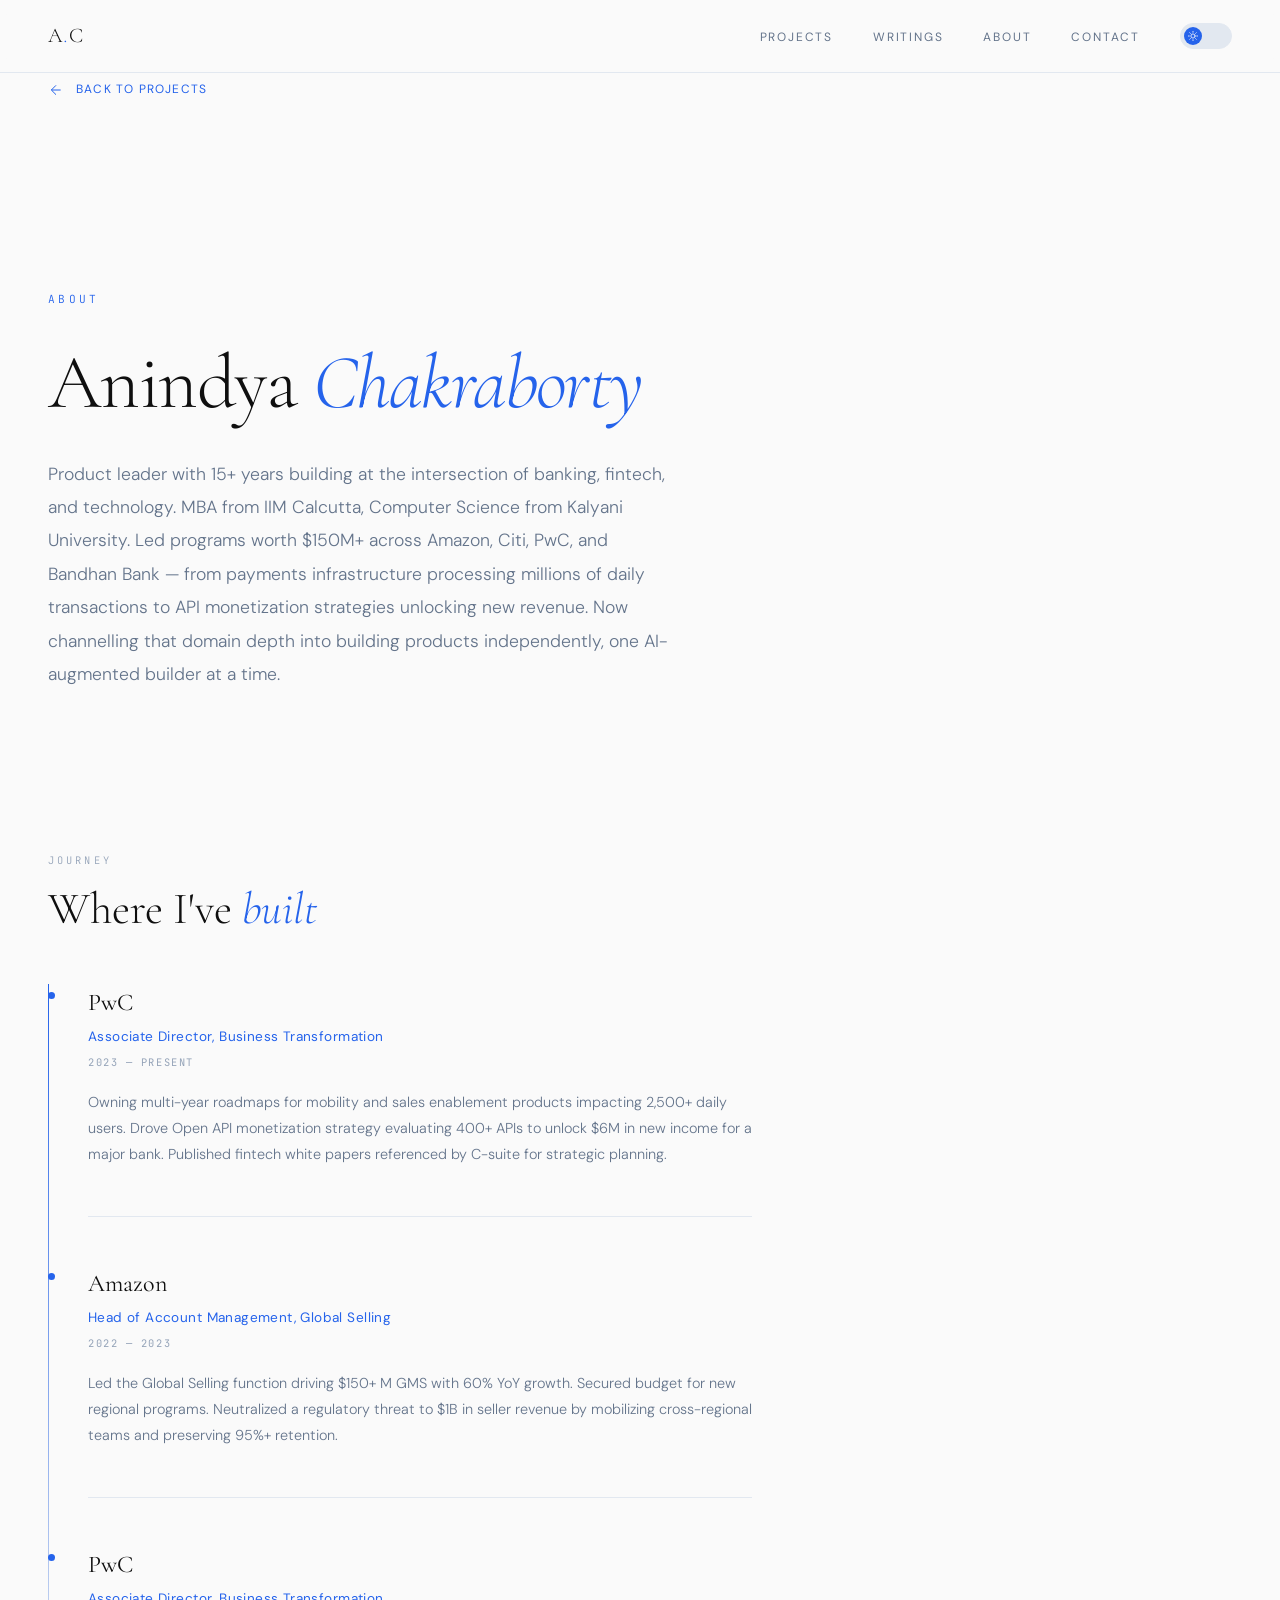
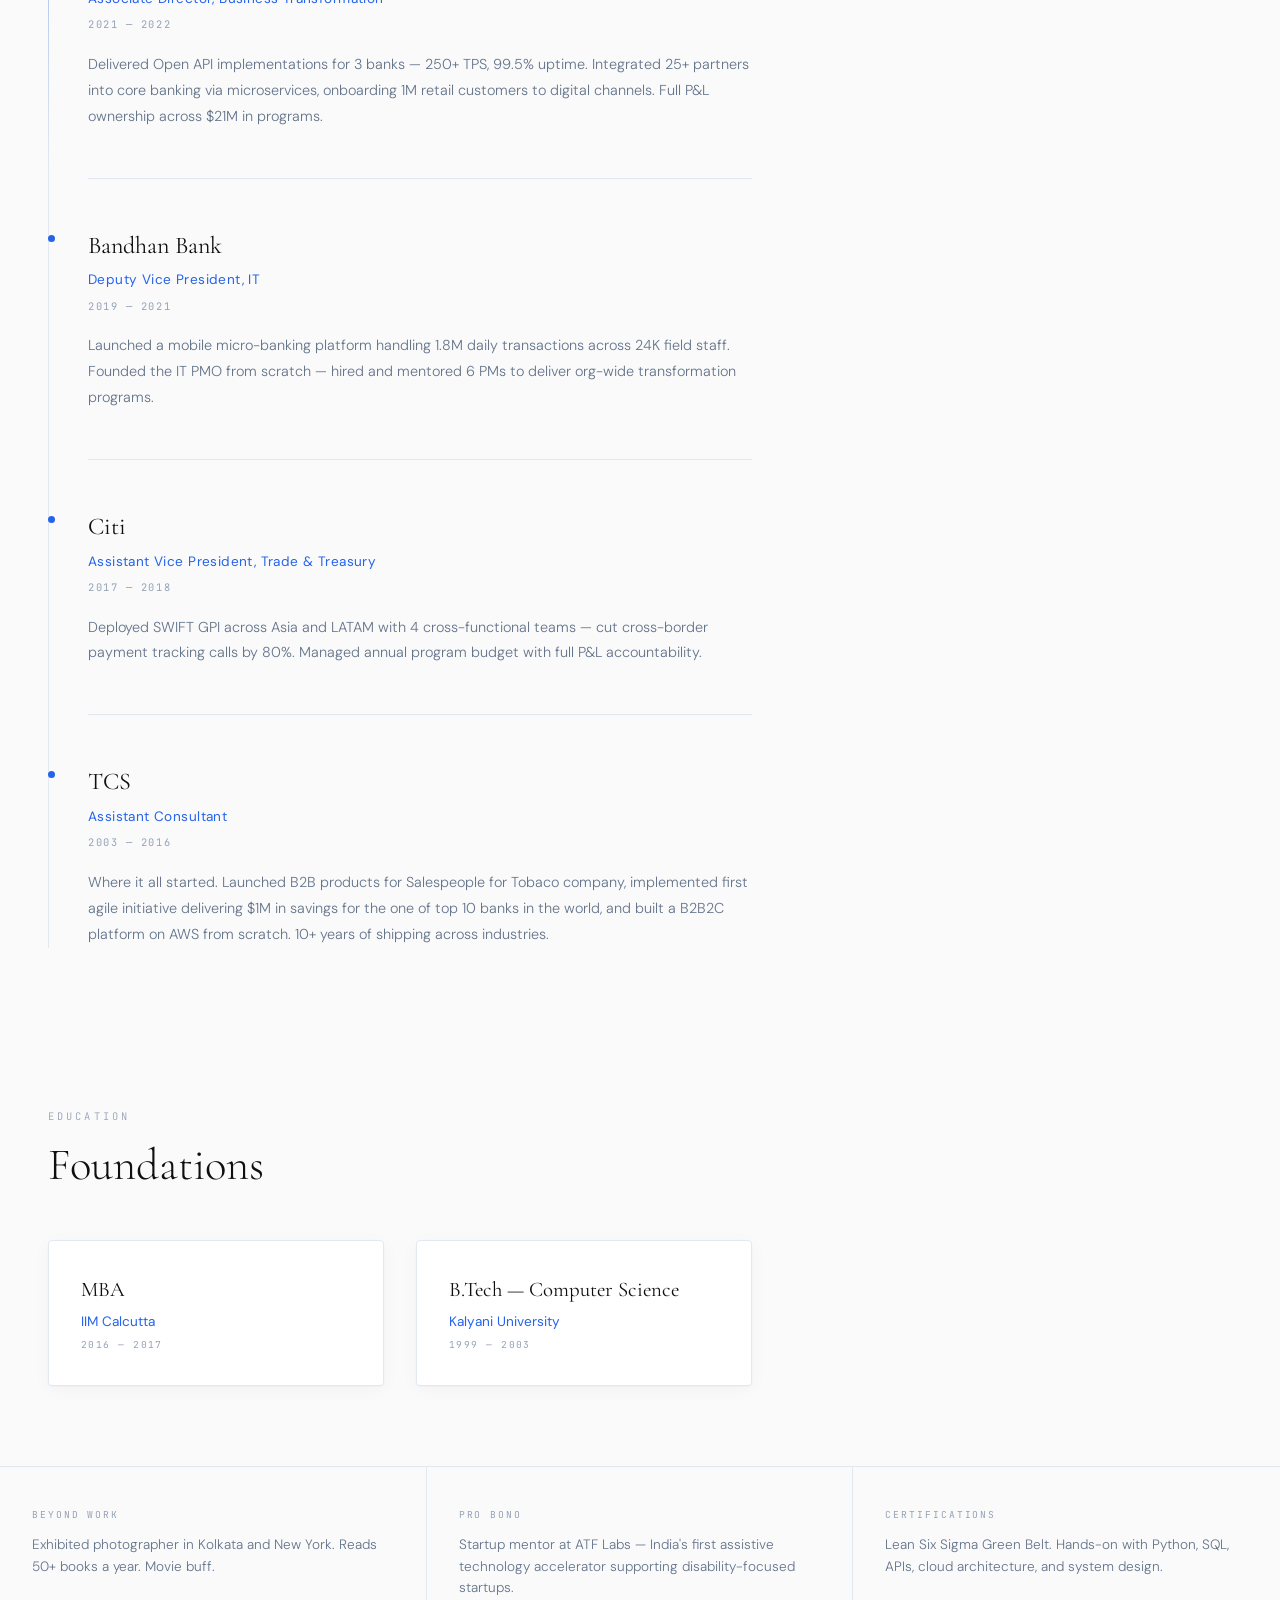
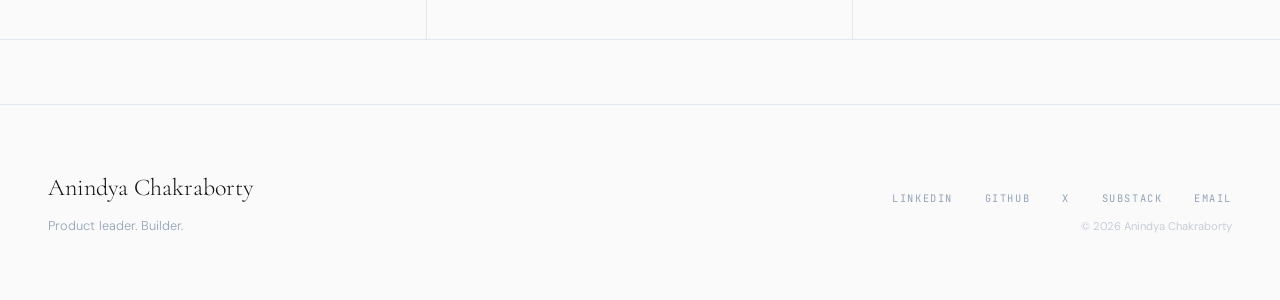
==== commit d69c82e4: "Redesign project cards, fix broken links and inaccurate claims Add real screenshots of all four ship" ====
--- a/about.html
+++ b/about.html
@@ -1,12 +1,29 @@
 <!DOCTYPE html>
-<html lang="en" data-theme="light">
+<html lang="en">
 <head>
 <meta charset="UTF-8">
 <meta name="viewport" content="width=device-width, initial-scale=1.0">
 <title>About — Anindya Chakraborty</title>
+<meta name="description" content="Anindya Chakraborty — product leader with 15+ years across Amazon, Citi, Bandhan Bank and PwC. MBA, IIM Calcutta.">
+<link rel="icon" href="data:image/svg+xml,%3Csvg xmlns='http://www.w3.org/2000/svg' viewBox='0 0 32 32'%3E%3Crect width='32' height='32' rx='6' fill='%232563eb'/%3E%3Ctext x='16' y='22' font-family='Georgia,serif' font-size='17' fill='%23fff' text-anchor='middle'%3EA%3C/text%3E%3C/svg%3E">
+<meta name="theme-color" content="#fafafa" media="(prefers-color-scheme: light)">
+<meta name="theme-color" content="#09090b" media="(prefers-color-scheme: dark)">
+
+<script>
+  // Set the theme before first paint: saved choice wins, otherwise follow the OS.
+  // Inline and blocking on purpose — deferring this causes a flash of the wrong theme.
+  (function () {
+    var saved = null;
+    try { saved = localStorage.getItem('theme'); } catch (e) {}
+    var theme = saved || (window.matchMedia('(prefers-color-scheme: dark)').matches ? 'dark' : 'light');
+    document.documentElement.setAttribute('data-theme', theme);
+  })();
+</script>
+
 <link href="https://fonts.googleapis.com/css2?family=Cormorant+Garamond:ital,wght@0,300;0,400;0,500;0,600;1,300;1,400&family=DM+Sans:wght@300;400;500&family=JetBrains+Mono:wght@300;400&display=swap" rel="stylesheet">
 <style>
   :root, [data-theme="light"] {
+    color-scheme: light;
     --bg: #fafafa;
     --bg-card: #ffffff;
     --bg-card-hover: #f8f9fc;
@@ -15,20 +32,16 @@
     --text-muted: #64748b;
     --text-dim: #94a3b8;
     --accent: #2563eb;
-    --accent-2: #0ea5e9;
-    --accent-soft: #2563eb10;
-    --accent-glow: #2563eb06;
     --border: #e2e8f0;
     --border-hover: #cbd5e1;
     --card-shadow: 0 1px 3px rgba(0,0,0,0.04), 0 4px 20px rgba(0,0,0,0.03);
-    --card-glow: 0 0 40px rgba(37,99,235,0.06);
-    --noise-opacity: 0.015;
     --serif: 'Cormorant Garamond', Georgia, serif;
     --sans: 'DM Sans', system-ui, sans-serif;
     --mono: 'JetBrains Mono', monospace;
   }
 
   [data-theme="dark"] {
+    color-scheme: dark;
     --bg: #09090b;
     --bg-card: #111114;
     --bg-card-hover: #16161a;
@@ -37,18 +50,23 @@
     --text-muted: #8b8fa3;
     --text-dim: #525669;
     --accent: #60a5fa;
-    --accent-2: #38bdf8;
-    --accent-soft: #60a5fa18;
-    --accent-glow: #60a5fa10;
     --border: #1e1e24;
     --border-hover: #2a2a34;
     --card-shadow: none;
-    --card-glow: 0 0 60px rgba(96,165,250,0.05);
-    --noise-opacity: 0.025;
   }
 
   *, *::before, *::after { margin: 0; padding: 0; box-sizing: border-box; }
   html { scroll-behavior: smooth; }
+
+  @media (prefers-reduced-motion: reduce) {
+    html { scroll-behavior: auto; }
+    *, *::before, *::after {
+      animation-duration: 0.01ms !important;
+      animation-iteration-count: 1 !important;
+      transition-duration: 0.01ms !important;
+    }
+    [data-animate], .reveal { opacity: 1 !important; transform: none !important; }
+  }
 
   body {
     font-family: var(--sans);
@@ -62,116 +80,15 @@
 
   ::selection { background: var(--accent); color: var(--bg); }
 
-  /* === PAGE LOADER === */
-  .page-loader {
-    position: fixed;
-    inset: 0;
-    background: var(--bg);
-    z-index: 10000;
-    display: flex;
-    align-items: center;
-    justify-content: center;
-    transition: opacity 0.6s ease, visibility 0.6s ease;
-  }
-
-  .page-loader.done {
-    opacity: 0;
-    visibility: hidden;
-    pointer-events: none;
-  }
-
-  .loader-logo {
-    font-family: var(--serif);
-    font-size: 2rem;
-    font-weight: 300;
-    letter-spacing: 0.1em;
-    color: var(--text);
-    opacity: 0;
-    transform: scale(0.95);
-    animation: loaderReveal 0.8s 0.1s ease forwards;
-  }
-
-  .loader-logo span { color: var(--accent); font-style: italic; }
-
-  @keyframes loaderReveal {
-    to { opacity: 1; transform: scale(1); }
-  }
-
   /* === SCROLL PROGRESS === */
   .scroll-progress {
     position: fixed;
     top: 0; left: 0;
     width: 0%; height: 2px;
-    background: linear-gradient(90deg, var(--accent), var(--accent-2));
+    background: var(--accent);
     z-index: 200;
     transition: width 0.1s linear;
   }
-
-  body::before {
-    content: '';
-    position: fixed;
-    top: 0; left: 0; width: 100%; height: 100%;
-    background-image: url("data:image/svg+xml,%3Csvg viewBox='0 0 256 256' xmlns='http://www.w3.org/2000/svg'%3E%3Cfilter id='noise'%3E%3CfeTurbulence type='fractalNoise' baseFrequency='0.9' numOctaves='4' stitchTiles='stitch'/%3E%3C/filter%3E%3Crect width='100%25' height='100%25' filter='url(%23noise)' opacity='0.04'/%3E%3C/svg%3E");
-    opacity: var(--noise-opacity);
-    pointer-events: none;
-    z-index: 9999;
-    transition: opacity 0.5s;
-  }
-
-  /* === AMBIENT ORBS === */
-  .ambient-wrap {
-    position: fixed;
-    inset: 0;
-    pointer-events: none;
-    z-index: 0;
-    overflow: hidden;
-  }
-
-  .orb {
-    position: absolute;
-    border-radius: 50%;
-    filter: blur(80px);
-    opacity: 0.4;
-    transition: background 0.5s;
-  }
-
-  .orb-1 {
-    width: 60vw; height: 60vw;
-    top: -20%; left: -15%;
-    background: var(--accent-glow);
-    animation: orbFloat1 25s ease-in-out infinite alternate;
-  }
-
-  .orb-2 {
-    width: 40vw; height: 40vw;
-    bottom: -10%; right: -10%;
-    background: var(--accent-glow);
-    animation: orbFloat2 20s ease-in-out infinite alternate;
-  }
-
-  @keyframes orbFloat1 {
-    0% { transform: translate(0,0) scale(1); }
-    100% { transform: translate(10vw, 5vh) scale(1.15); }
-  }
-  @keyframes orbFloat2 {
-    0% { transform: translate(0,0) scale(1); }
-    100% { transform: translate(-8vw, -3vh) scale(1.1); }
-  }
-
-  /* === CURSOR GLOW === */
-  .cursor-glow {
-    position: fixed;
-    width: 400px; height: 400px;
-    border-radius: 50%;
-    background: radial-gradient(circle, var(--accent-soft) 0%, transparent 70%);
-    pointer-events: none;
-    z-index: 1;
-    transform: translate(-50%, -50%);
-    opacity: 0;
-    transition: opacity 0.4s ease;
-  }
-
-  body:hover .cursor-glow { opacity: 1; }
 
   /* Shared transition */
   nav, .hero-title, .hero-sub, .section-label, .section-title,
@@ -231,7 +148,7 @@
     position: absolute;
     bottom: -4px; left: 0;
     width: 0; height: 1px;
-    background: linear-gradient(90deg, var(--accent), var(--accent-2));
+    background: var(--accent);
     transition: width 0.4s cubic-bezier(0.25, 0.46, 0.45, 0.94);
   }
 
@@ -380,10 +297,7 @@
   .hero-title em {
     font-style: italic;
     font-weight: 300;
-    background: linear-gradient(135deg, var(--accent), var(--accent-2));
-    -webkit-background-clip: text;
-    -webkit-text-fill-color: transparent;
-    background-clip: text;
+    color: var(--accent);
   }
 
   .hero-sub {
@@ -430,10 +344,7 @@
 
   .section-title em {
     font-style: italic;
-    background: linear-gradient(135deg, var(--accent), var(--accent-2));
-    -webkit-background-clip: text;
-    -webkit-text-fill-color: transparent;
-    background-clip: text;
+    color: var(--accent);
   }
 
   /* === TIMELINE === */
@@ -480,7 +391,6 @@
     width: 7px; height: 7px;
     border-radius: 50%;
     background: var(--accent);
-    box-shadow: 0 0 10px var(--accent-soft);
     transition: transform 0.3s ease;
   }
 
@@ -536,19 +446,7 @@
     overflow: hidden;
   }
 
-  .edu-item::after {
-    content: '';
-    position: absolute;
-    inset: 0;
-    border-radius: 4px;
-    opacity: 0;
-    transition: opacity 0.5s ease;
-    pointer-events: none;
-    background: radial-gradient(300px circle at var(--mouse-x, 50%) var(--mouse-y, 50%), var(--accent-soft), transparent 40%);
-  }
-
-  .edu-item:hover { border-color: var(--border-hover); box-shadow: var(--card-shadow), var(--card-glow); }
-  .edu-item:hover::after { opacity: 1; }
+  .edu-item:hover { border-color: var(--border-hover); box-shadow: var(--card-shadow-hover); }
 
   .edu-degree {
     font-family: var(--serif);
@@ -676,7 +574,7 @@
     position: absolute;
     bottom: -2px; left: 0;
     width: 0; height: 1px;
-    background: linear-gradient(90deg, var(--accent), var(--accent-2));
+    background: var(--accent);
     transition: width 0.3s ease;
   }
 
@@ -699,28 +597,13 @@
     footer { flex-direction: column; gap: 2rem; }
     .footer-right { text-align: left; }
     .back-link { padding: 4rem 1.5rem 1rem; }
-    .cursor-glow { display: none; }
   }
 </style>
 </head>
 <body>
 
-<!-- PAGE LOADER -->
-<div class="page-loader" id="pageLoader">
-  <div class="loader-logo">A<span>.</span>C</div>
-</div>
-
 <!-- SCROLL PROGRESS -->
 <div class="scroll-progress" id="scrollProgress"></div>
-
-<!-- CURSOR GLOW -->
-<div class="cursor-glow" id="cursorGlow"></div>
-
-<!-- AMBIENT ORBS -->
-<div class="ambient-wrap">
-  <div class="orb orb-1"></div>
-  <div class="orb orb-2"></div>
-</div>
 
 <!-- NAV -->
 <nav id="mainNav">
@@ -860,7 +743,7 @@
 <footer>
   <div class="footer-left">
     <div class="footer-name">Anindya Chakraborty</div>
-    <div class="footer-desc">Product leader. Builder. IIM Calcutta.</div>
+    <div class="footer-desc">Product leader. Builder.</div>
   </div>
   <div class="footer-right">
     <div class="footer-links">
@@ -870,7 +753,7 @@
       <a href="https://anindyachakraborty.substack.com/" target="_blank">Substack</a>
       <a href="mailto:anindya.chakraborty@gmail.com">Email</a>
     </div>
-    <div class="footer-copy">&copy; 2025 — Built with care and caffeine</div>
+    <div class="footer-copy">&copy; 2026 Anindya Chakraborty</div>
   </div>
 </footer>
 
@@ -889,13 +772,6 @@
 
   document.querySelector('.theme-toggle').addEventListener('keydown', (e) => {
     if (e.key === 'Enter' || e.key === ' ') { e.preventDefault(); toggleTheme(); }
-  });
-
-  // === PAGE LOADER ===
-  window.addEventListener('load', () => {
-    setTimeout(() => {
-      document.getElementById('pageLoader').classList.add('done');
-    }, 600);
   });
 
   // === SCROLL PROGRESS ===
@@ -919,22 +795,6 @@
     }
     lastScroll = currentScroll;
   }, { passive: true });
-
-  // === CURSOR GLOW ===
-  const cursorGlow = document.getElementById('cursorGlow');
-  document.addEventListener('mousemove', (e) => {
-    cursorGlow.style.left = e.clientX + 'px';
-    cursorGlow.style.top = e.clientY + 'px';
-  });
-
-  // === EDUCATION CARD MOUSE TRACKING ===
-  document.querySelectorAll('.edu-item').forEach(card => {
-    card.addEventListener('mousemove', (e) => {
-      const rect = card.getBoundingClientRect();
-      card.style.setProperty('--mouse-x', (e.clientX - rect.left) + 'px');
-      card.style.setProperty('--mouse-y', (e.clientY - rect.top) + 'px');
-    });
-  });
 
   // === MOBILE MENU ===
   const menuToggle = document.getElementById('menuToggle');
@@ -981,17 +841,6 @@
 
   document.querySelectorAll('[data-animate]').forEach(el => cardObserver.observe(el));
 
-  // === SMOOTH PAGE TRANSITIONS ===
-  document.querySelectorAll('a[href]').forEach(link => {
-    if (link.hostname === window.location.hostname && !link.hash && link.href !== window.location.href) {
-      link.addEventListener('click', (e) => {
-        e.preventDefault();
-        document.body.style.opacity = '0';
-        document.body.style.transition = 'opacity 0.3s ease';
-        setTimeout(() => { window.location = link.href; }, 300);
-      });
-    }
-  });
 </script>
 
 </body>
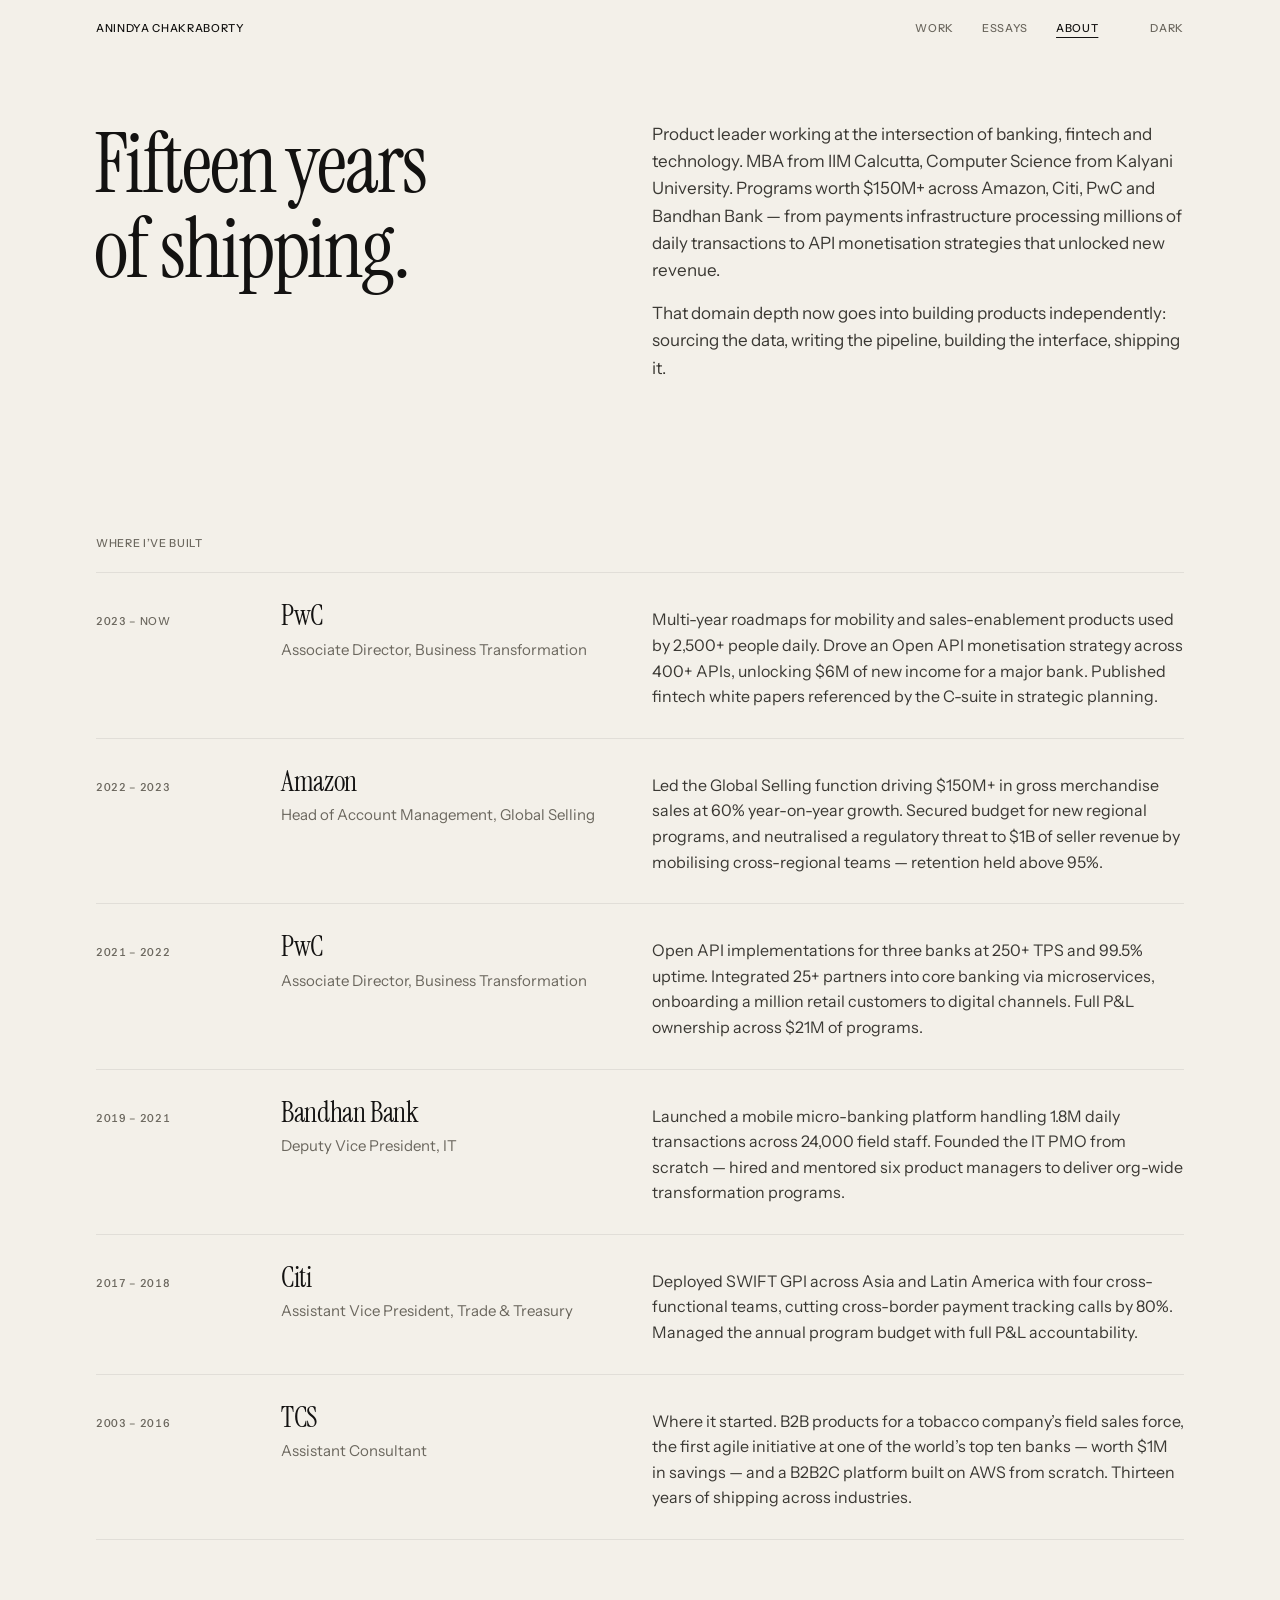
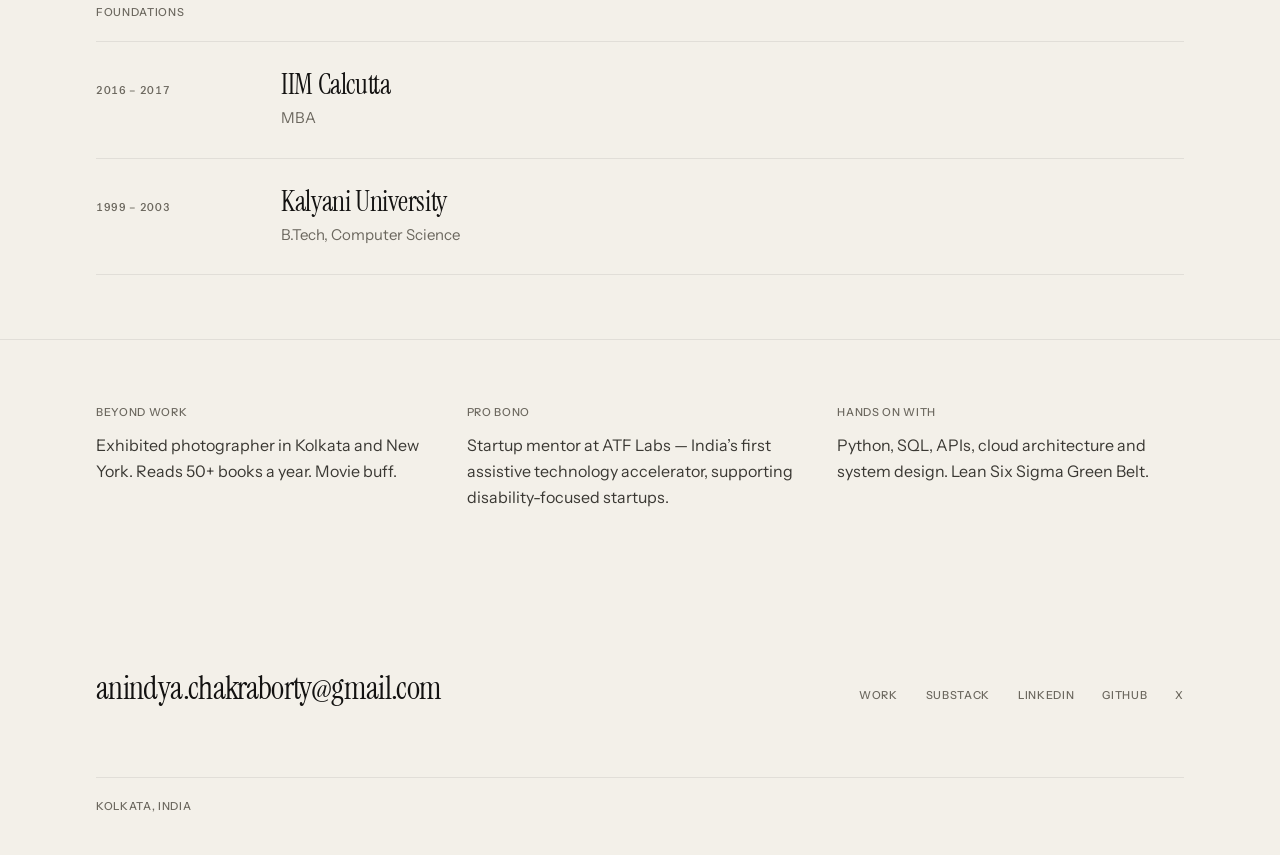
==== commit 8792bfa6: "Rebuild both pages as an editorial index Replaces the card-grid layout with a numbered index: one co" ====
--- a/about.html
+++ b/about.html
@@ -4,10 +4,16 @@
 <meta charset="UTF-8">
 <meta name="viewport" content="width=device-width, initial-scale=1.0">
 <title>About — Anindya Chakraborty</title>
-<meta name="description" content="Anindya Chakraborty — product leader with 15+ years across Amazon, Citi, Bandhan Bank and PwC. MBA, IIM Calcutta.">
-<link rel="icon" href="data:image/svg+xml,%3Csvg xmlns='http://www.w3.org/2000/svg' viewBox='0 0 32 32'%3E%3Crect width='32' height='32' rx='6' fill='%232563eb'/%3E%3Ctext x='16' y='22' font-family='Georgia,serif' font-size='17' fill='%23fff' text-anchor='middle'%3EA%3C/text%3E%3C/svg%3E">
-<meta name="theme-color" content="#fafafa" media="(prefers-color-scheme: light)">
-<meta name="theme-color" content="#09090b" media="(prefers-color-scheme: dark)">
+<meta name="description" content="Anindya Chakraborty: product leader with 15+ years across banking, fintech and technology — PwC, Amazon, Citi, Bandhan Bank, TCS. MBA, IIM Calcutta.">
+
+<meta property="og:type" content="profile">
+<meta property="og:title" content="About — Anindya Chakraborty">
+<meta property="og:description" content="Product leader with 15+ years across banking, fintech and technology. Now building independently.">
+<meta property="og:url" content="https://canindya.github.io/projects/about.html">
+
+<link rel="icon" href="data:image/svg+xml,%3Csvg xmlns='http://www.w3.org/2000/svg' viewBox='0 0 32 32'%3E%3Crect width='32' height='32' fill='%231b1917'/%3E%3Ctext x='16' y='23' font-family='Georgia,serif' font-size='19' fill='%23e8e4db' text-anchor='middle'%3EA%3C/text%3E%3C/svg%3E">
+<meta name="theme-color" content="#f3f0e9" media="(prefers-color-scheme: light)">
+<meta name="theme-color" content="#1b1917" media="(prefers-color-scheme: dark)">
 
 <script>
   // Set the theme before first paint: saved choice wins, otherwise follow the OS.
@@ -20,827 +26,399 @@
   })();
 </script>
 
-<link href="https://fonts.googleapis.com/css2?family=Cormorant+Garamond:ital,wght@0,300;0,400;0,500;0,600;1,300;1,400&family=DM+Sans:wght@300;400;500&family=JetBrains+Mono:wght@300;400&display=swap" rel="stylesheet">
+<link rel="preconnect" href="https://fonts.googleapis.com">
+<link rel="preconnect" href="https://fonts.gstatic.com" crossorigin>
+<link href="https://fonts.googleapis.com/css2?family=Instrument+Sans:wght@400;500&family=Instrument+Serif:ital@0;1&display=swap" rel="stylesheet">
 <style>
+  /* Same tokens and same rules as the index — one system across two pages. */
   :root, [data-theme="light"] {
     color-scheme: light;
-    --bg: #fafafa;
-    --bg-card: #ffffff;
-    --bg-card-hover: #f8f9fc;
-    --bg-nav: #fafafadd;
-    --text: #0f0f0f;
-    --text-muted: #64748b;
-    --text-dim: #94a3b8;
-    --accent: #2563eb;
-    --border: #e2e8f0;
-    --border-hover: #cbd5e1;
-    --card-shadow: 0 1px 3px rgba(0,0,0,0.04), 0 4px 20px rgba(0,0,0,0.03);
-    --serif: 'Cormorant Garamond', Georgia, serif;
-    --sans: 'DM Sans', system-ui, sans-serif;
-    --mono: 'JetBrains Mono', monospace;
+    --paper: #f3f0e9;
+    --ink: #131211;
+    --ink-mid: #6b675e;
+    --ink-body: #3a3833;
+    --rule: rgba(19, 18, 17, 0.08);
+    --accent: #8c2f24;
   }
 
   [data-theme="dark"] {
     color-scheme: dark;
-    --bg: #09090b;
-    --bg-card: #111114;
-    --bg-card-hover: #16161a;
-    --bg-nav: #09090bcc;
-    --text: #f0f0f0;
-    --text-muted: #8b8fa3;
-    --text-dim: #525669;
-    --accent: #60a5fa;
-    --border: #1e1e24;
-    --border-hover: #2a2a34;
-    --card-shadow: none;
+    --paper: #1b1917;
+    --ink: #e8e4db;
+    --ink-mid: #8f8a80;
+    --ink-body: #c6c1b6;
+    --rule: rgba(232, 228, 219, 0.12);
+    --accent: #e0876a;
+  }
+
+  :root {
+    --serif: 'Instrument Serif', 'Times New Roman', Georgia, serif;
+    --sans: 'Instrument Sans', system-ui, -apple-system, sans-serif;
+    --margin: 6rem;
+    --gap: 1.5rem;
   }
 
   *, *::before, *::after { margin: 0; padding: 0; box-sizing: border-box; }
-  html { scroll-behavior: smooth; }
-
-  @media (prefers-reduced-motion: reduce) {
-    html { scroll-behavior: auto; }
-    *, *::before, *::after {
-      animation-duration: 0.01ms !important;
-      animation-iteration-count: 1 !important;
-      transition-duration: 0.01ms !important;
-    }
-    [data-animate], .reveal { opacity: 1 !important; transform: none !important; }
-  }
+  html { -webkit-text-size-adjust: 100%; }
 
   body {
     font-family: var(--sans);
-    background: var(--bg);
-    color: var(--text);
-    line-height: 1.6;
+    font-size: 0.9375rem;
+    line-height: 1.55;
+    background: var(--paper);
+    color: var(--ink-mid);
+    -webkit-font-smoothing: antialiased;
+    -moz-osx-font-smoothing: grayscale;
     overflow-x: hidden;
-    -webkit-font-smoothing: antialiased;
-    transition: background 0.5s ease, color 0.5s ease;
-  }
-
-  ::selection { background: var(--accent); color: var(--bg); }
-
-  /* === SCROLL PROGRESS === */
-  .scroll-progress {
-    position: fixed;
-    top: 0; left: 0;
-    width: 0%; height: 2px;
-    background: var(--accent);
-    z-index: 200;
-    transition: width 0.1s linear;
-  }
-
-  /* Shared transition */
-  nav, .hero-title, .hero-sub, .section-label, .section-title,
-  .role-card, .role-org, .role-title, .role-period, .role-desc,
-  .timeline-line, .edu-item, .footer-left .footer-name,
-  .footer-left .footer-desc, .footer-copy, .footer-links a {
-    transition: background 0.5s ease, color 0.5s ease, border-color 0.5s ease, box-shadow 0.5s ease;
-  }
-
-  /* === NAV === */
-  nav {
-    position: fixed;
-    top: 0; left: 0; right: 0;
-    z-index: 100;
-    padding: 1.2rem 3rem;
-    display: flex;
-    justify-content: space-between;
-    align-items: center;
-    backdrop-filter: blur(20px);
-    -webkit-backdrop-filter: blur(20px);
-    background: var(--bg-nav);
-    border-bottom: 1px solid var(--border);
-    transform: translateY(0);
-    transition: transform 0.4s cubic-bezier(0.16, 1, 0.3, 1), background 0.5s, border-color 0.5s;
-  }
-
-  nav.nav-hidden { transform: translateY(-100%); }
-
-  .nav-left { display: flex; align-items: center; }
-
-  .nav-logo {
-    font-family: var(--serif);
-    font-size: 1.3rem;
-    font-weight: 300;
-    letter-spacing: 0.05em;
-    color: var(--text);
-    text-decoration: none;
-  }
-
-  .nav-logo span { color: var(--accent); font-style: italic; }
-  .nav-right { display: flex; align-items: center; gap: 2.5rem; }
-  .nav-links { display: flex; gap: 2.5rem; list-style: none; }
-
-  .nav-links a {
-    font-size: 0.75rem;
-    font-weight: 400;
-    letter-spacing: 0.15em;
-    text-transform: uppercase;
-    color: var(--text-muted);
-    text-decoration: none;
-    position: relative;
-    transition: color 0.3s;
-  }
-
-  .nav-links a::after {
-    content: '';
-    position: absolute;
-    bottom: -4px; left: 0;
-    width: 0; height: 1px;
-    background: var(--accent);
-    transition: width 0.4s cubic-bezier(0.25, 0.46, 0.45, 0.94);
-  }
-
-  .nav-links a:hover { color: var(--text); }
-  .nav-links a:hover::after { width: 100%; }
-
-  /* === MOBILE MENU === */
-  .menu-toggle {
-    display: none;
-    flex-direction: column;
-    gap: 5px;
-    cursor: pointer;
-    padding: 4px;
-    z-index: 110;
-  }
-
-  .menu-toggle span {
-    display: block;
-    width: 20px; height: 1.5px;
-    background: var(--text);
-    transition: all 0.3s ease;
-    transform-origin: center;
-  }
-
-  .menu-toggle.active span:nth-child(1) { transform: rotate(45deg) translate(4px, 4px); }
-  .menu-toggle.active span:nth-child(2) { opacity: 0; }
-  .menu-toggle.active span:nth-child(3) { transform: rotate(-45deg) translate(4px, -4px); }
-
-  .mobile-menu {
-    display: none;
-    position: fixed;
-    inset: 0;
-    background: var(--bg);
-    z-index: 99;
-    flex-direction: column;
-    align-items: center;
-    justify-content: center;
-    gap: 2.5rem;
-    opacity: 0;
-    visibility: hidden;
-    transition: opacity 0.4s ease, visibility 0.4s ease;
-  }
-
-  .mobile-menu.open { opacity: 1; visibility: visible; }
-
-  .mobile-menu a {
-    font-family: var(--serif);
-    font-size: 2rem;
-    font-weight: 300;
-    color: var(--text);
-    text-decoration: none;
-    opacity: 0;
-    transform: translateY(20px);
-    transition: opacity 0.4s ease, transform 0.4s ease, color 0.3s;
-  }
-
-  .mobile-menu.open a { opacity: 1; transform: translateY(0); }
-  .mobile-menu.open a:nth-child(1) { transition-delay: 0.1s; }
-  .mobile-menu.open a:nth-child(2) { transition-delay: 0.15s; }
-  .mobile-menu.open a:nth-child(3) { transition-delay: 0.2s; }
-  .mobile-menu.open a:nth-child(4) { transition-delay: 0.25s; }
-  .mobile-menu a:hover { color: var(--accent); }
-
-  /* === THEME TOGGLE === */
-  .theme-toggle {
-    position: relative;
-    width: 52px; height: 26px;
-    background: var(--border);
-    border-radius: 13px;
-    cursor: pointer;
-    border: 1px solid var(--border);
-    transition: all 0.4s ease;
-    flex-shrink: 0;
-  }
-
-  .theme-toggle:hover { border-color: var(--accent); }
-
-  .theme-toggle-knob {
-    position: absolute;
-    top: 3px; left: 3px;
-    width: 18px; height: 18px;
-    border-radius: 50%;
-    background: var(--accent);
-    transition: transform 0.4s cubic-bezier(0.68, -0.15, 0.27, 1.15);
+  }
+
+  ::selection { background: var(--ink); color: var(--paper); }
+  a { color: inherit; }
+  :focus-visible { outline: 2px solid var(--accent); outline-offset: 4px; }
+
+  .shell { padding-inline: var(--margin); }
+
+  .label { font-size: 0.6875rem; font-weight: 500; letter-spacing: 0.06em; text-transform: uppercase; }
+
+  header {
     display: flex;
     align-items: center;
-    justify-content: center;
-  }
-
-  [data-theme="dark"] .theme-toggle-knob { transform: translateX(26px); }
-
-  .theme-toggle-knob svg {
-    width: 10px; height: 10px;
-    fill: none; stroke: white;
-    stroke-width: 2; stroke-linecap: round; stroke-linejoin: round;
-  }
-
-  [data-theme="light"] .theme-toggle-knob svg { stroke: #fafafa; }
-  [data-theme="light"] .toggle-moon { display: none; }
-  [data-theme="dark"] .toggle-sun { display: none; }
-
-  /* === REVEAL ANIMATIONS === */
-  .reveal {
-    opacity: 0;
-    transform: translateY(40px);
-    transition: opacity 0.8s cubic-bezier(0.16, 1, 0.3, 1), transform 0.8s cubic-bezier(0.16, 1, 0.3, 1);
-  }
-
-  .reveal.visible {
-    opacity: 1;
-    transform: translateY(0);
-  }
-
-  /* === HERO === */
-  .hero {
-    padding: 10rem 3rem 5rem;
-    position: relative;
-    z-index: 1;
-    max-width: 800px;
-  }
-
-  .hero-eyebrow {
-    font-family: var(--mono);
-    font-size: 0.7rem;
-    font-weight: 300;
-    letter-spacing: 0.3em;
+    justify-content: space-between;
+    gap: 2rem;
+    padding: 1.25rem var(--margin);
+  }
+
+  .wordmark { color: var(--ink); text-decoration: none; white-space: nowrap; }
+
+  .header-end { display: flex; align-items: baseline; gap: 1.75rem; }
+  .header-end .theme-btn { margin-left: 1.5rem; }
+  .header-end a, .header-end button { color: var(--ink-mid); }
+  .header-end a { text-decoration: none; text-underline-offset: 0.45em; text-decoration-thickness: 1px; }
+  .header-end a:hover, .header-end button:hover { color: var(--ink); }
+  .header-end a[aria-current="page"] { color: var(--ink); text-decoration: underline; }
+
+  .theme-btn {
+    font: inherit;
+    font-size: 0.6875rem;
+    font-weight: 500;
+    letter-spacing: 0.06em;
     text-transform: uppercase;
-    color: var(--accent);
-    margin-bottom: 2rem;
-    opacity: 0;
-    animation: fadeSlideUp 1s 0.8s ease forwards;
-  }
-
-  .hero-title {
+    background: none; border: 0; padding: 0;
+    cursor: pointer;
+  }
+
+  [data-theme="light"] .theme-btn::after { content: 'Dark'; }
+  [data-theme="dark"] .theme-btn::after { content: 'Light'; }
+
+  /* === INTRO === */
+  .intro {
+    display: grid;
+    grid-template-columns: repeat(12, 1fr);
+    column-gap: var(--gap);
+    align-items: start;
+    padding-block: clamp(2.5rem, 5vw, 4rem) clamp(4rem, 7vw, 6rem);
+  }
+
+  .intro h1 {
+    grid-column: 1 / 7;
     font-family: var(--serif);
-    font-size: clamp(2.5rem, 6vw, 5rem);
-    font-weight: 300;
+    font-weight: 400;
+    font-size: clamp(3rem, 6.6vw, 6rem);
+    line-height: 1;
+    letter-spacing: -0.025em;
+    color: var(--ink);
+    margin-left: -0.02em;
+  }
+
+  .intro .bio { grid-column: 7 / 13; font-size: 1.0625rem; line-height: 1.6; color: var(--ink-body); }
+  .intro .bio p + p { margin-top: 1rem; }
+
+  /* === RECORD === */
+  .section { padding-top: clamp(3rem, 5vw, 4rem); }
+  .section > .label { color: var(--ink-mid); margin-bottom: 1.25rem; }
+
+  .rows { list-style: none; border-top: 1px solid var(--rule); }
+
+  .row {
+    display: grid;
+    grid-template-columns: repeat(12, 1fr);
+    column-gap: var(--gap);
+    align-items: baseline;
+    padding-block: 1.75rem;
+    border-bottom: 1px solid var(--rule);
+  }
+
+  .row .years { grid-column: 1 / 3; color: var(--ink-mid); font-variant-numeric: tabular-nums lining-nums; }
+  .row .who { grid-column: 3 / 7; }
+  .row .what { grid-column: 7 / 13; color: var(--ink-body); font-size: 1rem; line-height: 1.6; }
+
+  .row h3 {
+    font-family: var(--serif);
+    font-weight: 400;
+    font-size: 1.75rem;
     line-height: 1.1;
+    letter-spacing: -0.015em;
+    color: var(--ink);
+  }
+
+  .row .role { margin-top: 0.35rem; color: var(--ink-mid); }
+
+  /* === NOTES === */
+  .notes {
+    display: grid;
+    grid-template-columns: repeat(12, 1fr);
+    column-gap: var(--gap);
+    row-gap: 2.5rem;
+    padding-block: clamp(3rem, 5vw, 4rem);
+    border-top: 1px solid var(--rule);
+    margin-top: clamp(3rem, 5vw, 4rem);
+  }
+
+  .note { grid-column: span 4; }
+  .note .label { color: var(--ink-mid); margin-bottom: 0.75rem; }
+  .note p { font-size: 1rem; line-height: 1.6; color: var(--ink-body); }
+
+  /* === FOOTER === */
+  footer { padding-top: clamp(4rem, 7vw, 6rem); padding-bottom: 2.5rem; }
+
+  .footer-top {
+    display: flex;
+    flex-wrap: wrap;
+    align-items: baseline;
+    justify-content: space-between;
+    gap: 1.5rem 3rem;
+  }
+
+  .footer-top a.mail {
+    font-family: var(--serif);
+    font-weight: 400;
+    font-size: clamp(1.5rem, 2.8vw, 2rem);
     letter-spacing: -0.02em;
-    color: var(--text);
-    margin-bottom: 2rem;
-    opacity: 0;
-    animation: fadeSlideUp 1.2s 1s ease forwards;
-  }
-
-  .hero-title em {
-    font-style: italic;
-    font-weight: 300;
-    color: var(--accent);
-  }
-
-  .hero-sub {
-    font-size: 1.1rem;
-    font-weight: 300;
-    color: var(--text-muted);
-    line-height: 1.9;
-    max-width: 620px;
-    opacity: 0;
-    animation: fadeSlideUp 1s 1.3s ease forwards;
-  }
-
-  @keyframes fadeSlideUp {
-    from { opacity: 0; transform: translateY(25px); }
-    to { opacity: 1; transform: translateY(0); }
-  }
-
-  /* === SECTIONS === */
-  section {
-    position: relative;
-    z-index: 1;
-    padding: 5rem 3rem;
-    max-width: 800px;
-  }
-
-  .section-label {
-    font-family: var(--mono);
-    font-size: 0.65rem;
-    font-weight: 300;
-    letter-spacing: 0.3em;
-    text-transform: uppercase;
-    color: var(--text-dim);
-    margin-bottom: 1rem;
-  }
-
-  .section-title {
-    font-family: var(--serif);
-    font-size: clamp(1.8rem, 3.5vw, 2.8rem);
-    font-weight: 300;
-    color: var(--text);
-    margin-bottom: 3rem;
-    line-height: 1.15;
-  }
-
-  .section-title em {
-    font-style: italic;
-    color: var(--accent);
-  }
-
-  /* === TIMELINE === */
-  .timeline {
-    position: relative;
-    padding-left: 2.5rem;
-  }
-
-  .timeline::before {
-    content: '';
-    position: absolute;
-    top: 0; left: 0;
-    width: 1px; height: 100%;
-    background: linear-gradient(180deg, var(--accent), var(--border), var(--border));
-    transition: background 0.5s;
-  }
-
-  .role-card {
-    position: relative;
-    margin-bottom: 3rem;
-    padding-bottom: 3rem;
-    border-bottom: 1px solid var(--border);
-    opacity: 0;
-    transform: translateY(30px);
-    transition: opacity 0.7s cubic-bezier(0.16, 1, 0.3, 1), transform 0.7s cubic-bezier(0.16, 1, 0.3, 1), border-color 0.5s;
-  }
-
-  .role-card.visible {
-    opacity: 1;
-    transform: translateY(0);
-  }
-
-  .role-card:last-child {
-    margin-bottom: 0;
-    padding-bottom: 0;
-    border-bottom: none;
-  }
-
-  .role-card::before {
-    content: '';
-    position: absolute;
-    left: -2.5rem;
-    top: 0.5rem;
-    width: 7px; height: 7px;
-    border-radius: 50%;
-    background: var(--accent);
-    transition: transform 0.3s ease;
-  }
-
-  .role-card:hover::before { transform: scale(1.5); }
-
-  .role-org {
-    font-family: var(--serif);
-    font-size: 1.5rem;
-    font-weight: 400;
-    color: var(--text);
-    margin-bottom: 0.25rem;
-  }
-
-  .role-title {
-    font-size: 0.85rem;
-    color: var(--accent);
-    font-weight: 400;
-    letter-spacing: 0.03em;
-    margin-bottom: 0.4rem;
-  }
-
-  .role-period {
-    font-family: var(--mono);
-    font-size: 0.65rem;
-    letter-spacing: 0.15em;
-    text-transform: uppercase;
-    color: var(--text-dim);
-    margin-bottom: 1.2rem;
-  }
-
-  .role-desc {
-    font-size: 0.9rem;
-    font-weight: 300;
-    color: var(--text-muted);
-    line-height: 1.8;
-  }
-
-  /* === EDUCATION === */
-  .edu-grid {
-    display: grid;
-    grid-template-columns: 1fr 1fr;
-    gap: 2rem;
-  }
-
-  .edu-item {
-    padding: 2rem;
-    border: 1px solid var(--border);
-    border-radius: 4px;
-    background: var(--bg-card);
-    box-shadow: var(--card-shadow);
-    transition: all 0.4s;
-    position: relative;
-    overflow: hidden;
-  }
-
-  .edu-item:hover { border-color: var(--border-hover); box-shadow: var(--card-shadow-hover); }
-
-  .edu-degree {
-    font-family: var(--serif);
-    font-size: 1.3rem;
-    font-weight: 400;
-    color: var(--text);
-    margin-bottom: 0.3rem;
-  }
-
-  .edu-school {
-    font-size: 0.85rem;
-    color: var(--accent);
-    font-weight: 400;
-    margin-bottom: 0.3rem;
-  }
-
-  .edu-year {
-    font-family: var(--mono);
-    font-size: 0.6rem;
-    letter-spacing: 0.15em;
-    text-transform: uppercase;
-    color: var(--text-dim);
-  }
-
-  /* === EXTRAS === */
-  .extras-grid {
-    display: grid;
-    grid-template-columns: 1fr 1fr 1fr;
-    gap: 0;
-    border-top: 1px solid var(--border);
-    border-bottom: 1px solid var(--border);
-    max-width: 100%;
-  }
-
-  .extra-cell {
-    padding: 2.5rem 2rem;
-    border-right: 1px solid var(--border);
-    transition: background 0.4s;
-  }
-
-  .extra-cell:last-child { border-right: none; }
-  .extra-cell:hover { background: var(--bg-card); }
-
-  .extra-label {
-    font-family: var(--mono);
-    font-size: 0.6rem;
-    letter-spacing: 0.2em;
-    text-transform: uppercase;
-    color: var(--text-dim);
-    margin-bottom: 0.75rem;
-    transition: color 0.5s;
-  }
-
-  .extra-value {
-    font-size: 0.85rem;
-    font-weight: 300;
-    color: var(--text-muted);
-    line-height: 1.6;
-    transition: color 0.5s;
-  }
-
-  /* === BACK LINK === */
-  .back-link {
-    display: inline-flex;
-    align-items: center;
-    gap: 0.75rem;
-    font-size: 0.75rem;
-    font-weight: 400;
-    letter-spacing: 0.1em;
-    text-transform: uppercase;
-    color: var(--accent);
+    color: var(--ink);
     text-decoration: none;
-    padding: 5rem 3rem 2rem;
-    position: relative;
-    z-index: 1;
-    transition: gap 0.3s;
-  }
-
-  .back-link:hover { gap: 1.2rem; }
-
-  .back-link svg {
-    width: 16px; height: 16px;
-    stroke: currentColor;
-    transition: transform 0.3s;
-  }
-
-  .back-link:hover svg { transform: translateX(-3px); }
-
-  /* === FOOTER === */
-  footer {
-    padding: 4rem 3rem;
+  }
+
+  .footer-top a.mail:hover { color: var(--accent); }
+  .footer-top nav { display: flex; flex-wrap: wrap; gap: 1.75rem; color: var(--ink-mid); }
+  .footer-top nav a { text-decoration: none; text-underline-offset: 0.45em; text-decoration-thickness: 1px; }
+  .footer-top nav a:hover { color: var(--ink); text-decoration: underline; }
+
+  .footer-end {
     display: flex;
+    flex-wrap: wrap;
     justify-content: space-between;
-    align-items: end;
-    position: relative;
-    z-index: 1;
-    border-top: 1px solid var(--border);
-    margin-top: 4rem;
-  }
-
-  .footer-left .footer-name {
-    font-family: var(--serif);
-    font-size: 1.5rem;
-    font-weight: 300;
-    margin-bottom: 0.5rem;
-  }
-
-  .footer-left .footer-desc { font-size: 0.8rem; color: var(--text-dim); font-weight: 300; }
-  .footer-right { text-align: right; }
-  .footer-links { display: flex; gap: 2rem; margin-bottom: 0.75rem; }
-
-  .footer-links a {
-    font-family: var(--mono);
-    font-size: 0.65rem;
-    letter-spacing: 0.15em;
-    text-transform: uppercase;
-    color: var(--text-dim);
-    text-decoration: none;
-    transition: color 0.3s;
-    position: relative;
-  }
-
-  .footer-links a::after {
-    content: '';
-    position: absolute;
-    bottom: -2px; left: 0;
-    width: 0; height: 1px;
-    background: var(--accent);
-    transition: width 0.3s ease;
-  }
-
-  .footer-links a:hover { color: var(--accent); }
-  .footer-links a:hover::after { width: 100%; }
-  .footer-copy { font-size: 0.7rem; color: var(--text-dim); opacity: 0.5; }
-
-  /* === RESPONSIVE === */
-  @media (max-width: 768px) {
-    nav { padding: 1.2rem 1.5rem; }
-    .nav-links { display: none; }
-    .menu-toggle { display: flex; }
-    .mobile-menu { display: flex; }
-    .hero { padding: 8rem 1.5rem 3rem; }
-    section { padding: 3rem 1.5rem; }
-    .edu-grid { grid-template-columns: 1fr; }
-    .extras-grid { grid-template-columns: 1fr; }
-    .extra-cell { border-right: none; border-bottom: 1px solid var(--border); }
-    .extra-cell:last-child { border-bottom: none; }
-    footer { flex-direction: column; gap: 2rem; }
-    .footer-right { text-align: left; }
-    .back-link { padding: 4rem 1.5rem 1rem; }
+    gap: 0.75rem 2rem;
+    margin-top: clamp(2.5rem, 5vw, 4rem);
+    padding-top: 1.25rem;
+    border-top: 1px solid var(--rule);
+    color: var(--ink-mid);
+  }
+
+  @media (max-width: 1080px) {
+    :root { --margin: 2.5rem; }
+    .intro h1 { grid-column: 1 / 13; }
+    .intro .bio { grid-column: 1 / 10; margin-top: 2rem; }
+    .row .years { grid-column: 1 / 3; }
+    .row .who { grid-column: 3 / 13; }
+    .row .what { grid-column: 3 / 13; margin-top: 0.75rem; }
+    .note { grid-column: span 6; }
+  }
+
+  @media (max-width: 640px) {
+    :root { --margin: 1.25rem; --gap: 0.75rem; }
+    header { padding-block: 1rem; }
+    .header-end { gap: 1.1rem; }
+    .intro h1 { font-size: 2.75rem; }
+    .row .years, .row .who, .row .what { grid-column: 1 / 13; }
+    .row .who { margin-top: 0.5rem; }
+    .note { grid-column: 1 / 13; }
+    .footer-top { flex-direction: column; align-items: flex-start; }
   }
 </style>
 </head>
 <body>
 
-<!-- SCROLL PROGRESS -->
-<div class="scroll-progress" id="scrollProgress"></div>
-
-<!-- NAV -->
-<nav id="mainNav">
-  <div class="nav-left">
-    <a href="index.html" class="nav-logo">A<span>.</span>C</a>
+<header>
+  <a class="wordmark label" href="./">Anindya Chakraborty</a>
+  <div class="header-end">
+    <a class="label" href="./#work">Work</a>
+    <a class="label" href="https://anindyachakraborty.substack.com/" target="_blank" rel="noopener">Essays</a>
+    <a class="label" href="about.html" aria-current="page">About</a>
+    <button class="theme-btn" type="button" onclick="toggleTheme()" aria-label="Switch colour theme"></button>
   </div>
-  <div class="nav-right">
-    <ul class="nav-links">
-      <li><a href="index.html#projects">Projects</a></li>
-      <li><a href="index.html#writing">Writings</a></li>
-      <li><a href="about.html">About</a></li>
-      <li><a href="index.html#contact">Contact</a></li>
-    </ul>
-    <div class="theme-toggle" onclick="toggleTheme()" role="button" aria-label="Toggle theme" tabindex="0">
-      <div class="theme-toggle-knob">
-        <svg class="toggle-sun" viewBox="0 0 24 24"><circle cx="12" cy="12" r="5"/><line x1="12" y1="1" x2="12" y2="3"/><line x1="12" y1="21" x2="12" y2="23"/><line x1="4.22" y1="4.22" x2="5.64" y2="5.64"/><line x1="18.36" y1="18.36" x2="19.78" y2="19.78"/><line x1="1" y1="12" x2="3" y2="12"/><line x1="21" y1="12" x2="23" y2="12"/><line x1="4.22" y1="19.78" x2="5.64" y2="18.36"/><line x1="18.36" y1="5.64" x2="19.78" y2="4.22"/></svg>
-        <svg class="toggle-moon" viewBox="0 0 24 24"><path d="M21 12.79A9 9 0 1 1 11.21 3 7 7 0 0 0 21 12.79z"/></svg>
-      </div>
+</header>
+
+<main>
+
+  <section class="intro shell">
+    <h1>Fifteen years<br>of shipping.</h1>
+    <div class="bio">
+      <p>
+        Product leader working at the intersection of banking, fintech and technology.
+        MBA from IIM Calcutta, Computer Science from Kalyani University. Programs worth
+        $150M+ across Amazon, Citi, PwC and Bandhan Bank — from payments infrastructure
+        processing millions of daily transactions to API monetisation strategies that
+        unlocked new revenue.
+      </p>
+      <p>
+        That domain depth now goes into building products independently: sourcing the
+        data, writing the pipeline, building the interface, shipping it.
+      </p>
     </div>
-    <div class="menu-toggle" id="menuToggle" aria-label="Menu">
-      <span></span><span></span><span></span>
+  </section>
+
+  <section class="section shell">
+    <div class="label">Where I&rsquo;ve built</div>
+    <ol class="rows">
+
+      <li class="row">
+        <div class="years label">2023 &ndash; now</div>
+        <div class="who">
+          <h3>PwC</h3>
+          <div class="role">Associate Director, Business Transformation</div>
+        </div>
+        <div class="what">
+          Multi-year roadmaps for mobility and sales-enablement products used by 2,500+
+          people daily. Drove an Open API monetisation strategy across 400+ APIs,
+          unlocking $6M of new income for a major bank. Published fintech white papers
+          referenced by the C-suite in strategic planning.
+        </div>
+      </li>
+
+      <li class="row">
+        <div class="years label">2022 &ndash; 2023</div>
+        <div class="who">
+          <h3>Amazon</h3>
+          <div class="role">Head of Account Management, Global Selling</div>
+        </div>
+        <div class="what">
+          Led the Global Selling function driving $150M+ in gross merchandise sales at
+          60% year-on-year growth. Secured budget for new regional programs, and
+          neutralised a regulatory threat to $1B of seller revenue by mobilising
+          cross-regional teams — retention held above 95%.
+        </div>
+      </li>
+
+      <li class="row">
+        <div class="years label">2021 &ndash; 2022</div>
+        <div class="who">
+          <h3>PwC</h3>
+          <div class="role">Associate Director, Business Transformation</div>
+        </div>
+        <div class="what">
+          Open API implementations for three banks at 250+ TPS and 99.5% uptime.
+          Integrated 25+ partners into core banking via microservices, onboarding a
+          million retail customers to digital channels. Full P&amp;L ownership across
+          $21M of programs.
+        </div>
+      </li>
+
+      <li class="row">
+        <div class="years label">2019 &ndash; 2021</div>
+        <div class="who">
+          <h3>Bandhan Bank</h3>
+          <div class="role">Deputy Vice President, IT</div>
+        </div>
+        <div class="what">
+          Launched a mobile micro-banking platform handling 1.8M daily transactions
+          across 24,000 field staff. Founded the IT PMO from scratch — hired and
+          mentored six product managers to deliver org-wide transformation programs.
+        </div>
+      </li>
+
+      <li class="row">
+        <div class="years label">2017 &ndash; 2018</div>
+        <div class="who">
+          <h3>Citi</h3>
+          <div class="role">Assistant Vice President, Trade &amp; Treasury</div>
+        </div>
+        <div class="what">
+          Deployed SWIFT GPI across Asia and Latin America with four cross-functional
+          teams, cutting cross-border payment tracking calls by 80%. Managed the annual
+          program budget with full P&amp;L accountability.
+        </div>
+      </li>
+
+      <li class="row">
+        <div class="years label">2003 &ndash; 2016</div>
+        <div class="who">
+          <h3>TCS</h3>
+          <div class="role">Assistant Consultant</div>
+        </div>
+        <div class="what">
+          Where it started. B2B products for a tobacco company&rsquo;s field sales force,
+          the first agile initiative at one of the world&rsquo;s top ten banks — worth $1M
+          in savings — and a B2B2C platform built on AWS from scratch. Thirteen years of
+          shipping across industries.
+        </div>
+      </li>
+
+    </ol>
+  </section>
+
+  <section class="section shell">
+    <div class="label">Foundations</div>
+    <ol class="rows">
+      <li class="row">
+        <div class="years label">2016 &ndash; 2017</div>
+        <div class="who">
+          <h3>IIM Calcutta</h3>
+          <div class="role">MBA</div>
+        </div>
+        <div class="what"></div>
+      </li>
+      <li class="row">
+        <div class="years label">1999 &ndash; 2003</div>
+        <div class="who">
+          <h3>Kalyani University</h3>
+          <div class="role">B.Tech, Computer Science</div>
+        </div>
+        <div class="what"></div>
+      </li>
+    </ol>
+  </section>
+
+  <div class="notes shell">
+    <div class="note">
+      <div class="label">Beyond work</div>
+      <p>Exhibited photographer in Kolkata and New York. Reads 50+ books a year. Movie buff.</p>
+    </div>
+    <div class="note">
+      <div class="label">Pro bono</div>
+      <p>Startup mentor at ATF Labs — India&rsquo;s first assistive technology accelerator, supporting disability-focused startups.</p>
+    </div>
+    <div class="note">
+      <div class="label">Hands on with</div>
+      <p>Python, SQL, APIs, cloud architecture and system design. Lean Six Sigma Green Belt.</p>
     </div>
   </div>
-</nav>
-
-<!-- MOBILE MENU -->
-<div class="mobile-menu" id="mobileMenu">
-  <a href="index.html#projects" onclick="closeMenu()">Projects</a>
-  <a href="index.html#writing" onclick="closeMenu()">Writings</a>
-  <a href="about.html">About</a>
-  <a href="index.html#contact" onclick="closeMenu()">Contact</a>
-</div>
-
-<!-- BACK -->
-<a href="index.html" class="back-link">
-  <svg viewBox="0 0 24 24" fill="none" stroke-width="1.5"><path d="M19 12H5M12 19l-7-7 7-7"/></svg>
-  Back to projects
-</a>
-
-<!-- HERO -->
-<section class="hero">
-  <div class="hero-eyebrow">About</div>
-  <h1 class="hero-title">Anindya <em>Chakraborty</em></h1>
-  <p class="hero-sub">
-    Product leader with 15+ years building at the intersection of banking, fintech, and technology. MBA from IIM Calcutta, Computer Science from Kalyani University. Led programs worth $150M+ across Amazon, Citi, PwC, and Bandhan Bank — from payments infrastructure processing millions of daily transactions to API monetization strategies unlocking new revenue. Now channelling that domain depth into building products independently, one AI-augmented builder at a time.
-  </p>
-</section>
-
-<!-- JOURNEY -->
-<section>
-  <div class="section-label reveal">Journey</div>
-  <h2 class="section-title reveal">Where I've <em>built</em></h2>
-
-  <div class="timeline">
-
-    <div class="role-card" data-animate>
-      <div class="role-org">PwC</div>
-      <div class="role-title">Associate Director, Business Transformation</div>
-      <div class="role-period">2023 — Present</div>
-      <div class="role-desc">Owning multi-year roadmaps for mobility and sales enablement products impacting 2,500+ daily users. Drove Open API monetization strategy evaluating 400+ APIs to unlock $6M in new income for a major bank. Published fintech white papers referenced by C-suite for strategic planning.</div>
-    </div>
-
-    <div class="role-card" data-animate>
-      <div class="role-org">Amazon</div>
-      <div class="role-title">Head of Account Management, Global Selling</div>
-      <div class="role-period">2022 — 2023</div>
-      <div class="role-desc">Led the Global Selling function driving $150+ M GMS with 60% YoY growth. Secured budget for new regional programs. Neutralized a regulatory threat to $1B in seller revenue by mobilizing cross-regional teams and preserving 95%+ retention.</div>
-    </div>
-
-    <div class="role-card" data-animate>
-      <div class="role-org">PwC</div>
-      <div class="role-title">Associate Director, Business Transformation</div>
-      <div class="role-period">2021 — 2022</div>
-      <div class="role-desc">Delivered Open API implementations for 3 banks — 250+ TPS, 99.5% uptime. Integrated 25+ partners into core banking via microservices, onboarding 1M retail customers to digital channels. Full P&L ownership across $21M in programs.</div>
-    </div>
-
-    <div class="role-card" data-animate>
-      <div class="role-org">Bandhan Bank</div>
-      <div class="role-title">Deputy Vice President, IT</div>
-      <div class="role-period">2019 — 2021</div>
-      <div class="role-desc">Launched a mobile micro-banking platform handling 1.8M daily transactions across 24K field staff. Founded the IT PMO from scratch — hired and mentored 6 PMs to deliver org-wide transformation programs.</div>
-    </div>
-
-    <div class="role-card" data-animate>
-      <div class="role-org">Citi</div>
-      <div class="role-title">Assistant Vice President, Trade & Treasury</div>
-      <div class="role-period">2017 — 2018</div>
-      <div class="role-desc">Deployed SWIFT GPI across Asia and LATAM with 4 cross-functional teams — cut cross-border payment tracking calls by 80%. Managed annual program budget with full P&L accountability.</div>
-    </div>
-
-    <div class="role-card" data-animate>
-      <div class="role-org">TCS</div>
-      <div class="role-title">Assistant Consultant</div>
-      <div class="role-period">2003 — 2016</div>
-      <div class="role-desc">Where it all started. Launched B2B products for Salespeople for Tobaco company, implemented first agile initiative delivering $1M in savings for the one of top 10 banks in the world, and built a B2B2C platform on AWS from scratch. 10+ years of shipping across industries.</div>
-    </div>
-
+
+</main>
+
+<footer class="shell">
+  <div class="footer-top">
+    <a class="mail" href="mailto:anindya.chakraborty@gmail.com">anindya.chakraborty@gmail.com</a>
+    <nav class="label">
+      <a href="./#work">Work</a>
+      <a href="https://anindyachakraborty.substack.com/" target="_blank" rel="noopener">Substack</a>
+      <a href="https://www.linkedin.com/in/anindya-chakraborty/" target="_blank" rel="noopener">LinkedIn</a>
+      <a href="https://github.com/canindya" target="_blank" rel="noopener">GitHub</a>
+      <a href="https://x.com/NtellShow" target="_blank" rel="noopener">X</a>
+    </nav>
   </div>
-</section>
-
-<!-- EDUCATION -->
-<section>
-  <div class="section-label reveal">Education</div>
-  <h2 class="section-title reveal">Foundations</h2>
-
-  <div class="edu-grid reveal">
-    <div class="edu-item">
-      <div class="edu-degree">MBA</div>
-      <div class="edu-school">IIM Calcutta</div>
-      <div class="edu-year">2016 — 2017</div>
-    </div>
-    <div class="edu-item">
-      <div class="edu-degree">B.Tech — Computer Science</div>
-      <div class="edu-school">Kalyani University</div>
-      <div class="edu-year">1999 — 2003</div>
-    </div>
-  </div>
-</section>
-
-<!-- EXTRAS -->
-<div class="extras-grid reveal">
-  <div class="extra-cell">
-    <div class="extra-label">Beyond Work</div>
-    <div class="extra-value">Exhibited photographer in Kolkata and New York. Reads 50+ books a year. Movie buff.</div>
-  </div>
-  <div class="extra-cell">
-    <div class="extra-label">Pro Bono</div>
-    <div class="extra-value">Startup mentor at ATF Labs — India's first assistive technology accelerator supporting disability-focused startups.</div>
-  </div>
-  <div class="extra-cell">
-    <div class="extra-label">Certifications</div>
-    <div class="extra-value">Lean Six Sigma Green Belt. Hands-on with Python, SQL, APIs, cloud architecture, and system design.</div>
-  </div>
-</div>
-
-<!-- FOOTER -->
-<footer>
-  <div class="footer-left">
-    <div class="footer-name">Anindya Chakraborty</div>
-    <div class="footer-desc">Product leader. Builder.</div>
-  </div>
-  <div class="footer-right">
-    <div class="footer-links">
-      <a href="https://www.linkedin.com/in/anindya-chakraborty/" target="_blank">LinkedIn</a>
-      <a href="https://github.com/canindya" target="_blank">GitHub</a>
-      <a href="https://x.com/NtellShow" target="_blank">X</a>
-      <a href="https://anindyachakraborty.substack.com/" target="_blank">Substack</a>
-      <a href="mailto:anindya.chakraborty@gmail.com">Email</a>
-    </div>
-    <div class="footer-copy">&copy; 2026 Anindya Chakraborty</div>
+  <div class="footer-end label">
+    <span>Kolkata, India</span>
   </div>
 </footer>
 
 <script>
+  // Theme toggle. The initial theme is set by the blocking script in <head>.
   function toggleTheme() {
-    const html = document.documentElement;
-    const next = html.getAttribute('data-theme') === 'dark' ? 'light' : 'dark';
+    var html = document.documentElement;
+    var next = html.getAttribute('data-theme') === 'dark' ? 'light' : 'dark';
     html.setAttribute('data-theme', next);
-    try { localStorage.setItem('theme', next); } catch(e) {}
-  }
-
-  try {
-    const saved = localStorage.getItem('theme');
-    if (saved) document.documentElement.setAttribute('data-theme', saved);
-  } catch(e) {}
-
-  document.querySelector('.theme-toggle').addEventListener('keydown', (e) => {
-    if (e.key === 'Enter' || e.key === ' ') { e.preventDefault(); toggleTheme(); }
-  });
-
-  // === SCROLL PROGRESS ===
-  window.addEventListener('scroll', () => {
-    const scrollTop = document.documentElement.scrollTop;
-    const scrollHeight = document.documentElement.scrollHeight - document.documentElement.clientHeight;
-    const progress = (scrollTop / scrollHeight) * 100;
-    document.getElementById('scrollProgress').style.width = progress + '%';
-  }, { passive: true });
-
-  // === SMART NAV ===
-  let lastScroll = 0;
-  const nav = document.getElementById('mainNav');
-
-  window.addEventListener('scroll', () => {
-    const currentScroll = window.scrollY;
-    if (currentScroll > lastScroll && currentScroll > 100) {
-      nav.classList.add('nav-hidden');
-    } else {
-      nav.classList.remove('nav-hidden');
-    }
-    lastScroll = currentScroll;
-  }, { passive: true });
-
-  // === MOBILE MENU ===
-  const menuToggle = document.getElementById('menuToggle');
-  const mobileMenu = document.getElementById('mobileMenu');
-
-  function closeMenu() {
-    menuToggle.classList.remove('active');
-    mobileMenu.classList.remove('open');
-    document.body.style.overflow = '';
-  }
-
-  menuToggle.addEventListener('click', () => {
-    const isOpen = mobileMenu.classList.contains('open');
-    if (isOpen) {
-      closeMenu();
-    } else {
-      menuToggle.classList.add('active');
-      mobileMenu.classList.add('open');
-      document.body.style.overflow = 'hidden';
-    }
-  });
-
-  // === REVEAL OBSERVER ===
-  const revealObserver = new IntersectionObserver((entries) => {
-    entries.forEach((entry) => {
-      if (entry.isIntersecting) {
-        entry.target.classList.add('visible');
-        revealObserver.unobserve(entry.target);
-      }
-    });
-  }, { threshold: 0.1, rootMargin: '0px 0px -50px 0px' });
-
-  document.querySelectorAll('.reveal').forEach(el => revealObserver.observe(el));
-
-  // === TIMELINE CARD ANIMATIONS ===
-  const cardObserver = new IntersectionObserver((entries) => {
-    entries.forEach((entry, i) => {
-      if (entry.isIntersecting) {
-        setTimeout(() => { entry.target.classList.add('visible'); }, i * 100);
-        cardObserver.unobserve(entry.target);
-      }
-    });
-  }, { threshold: 0.1 });
-
-  document.querySelectorAll('[data-animate]').forEach(el => cardObserver.observe(el));
-
+    try { localStorage.setItem('theme', next); } catch (e) {}
+  }
 </script>
 
 </body>
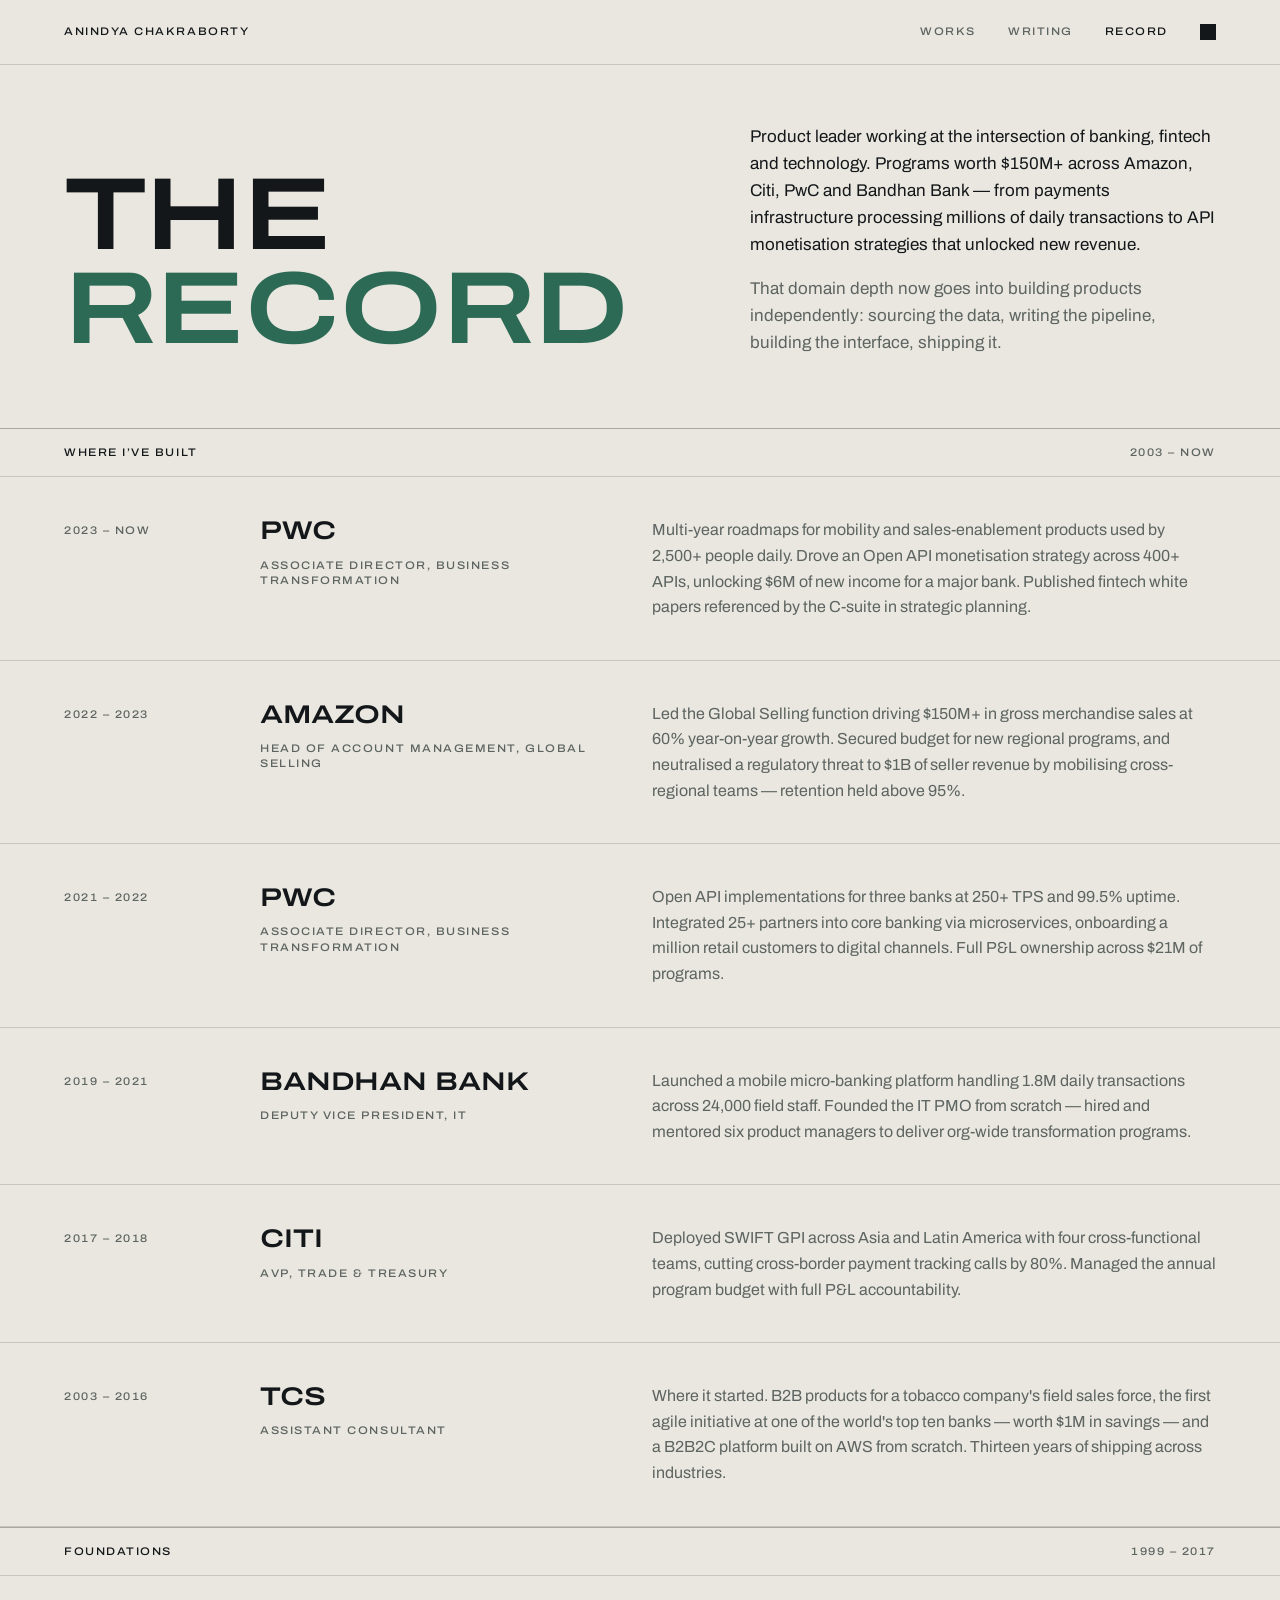
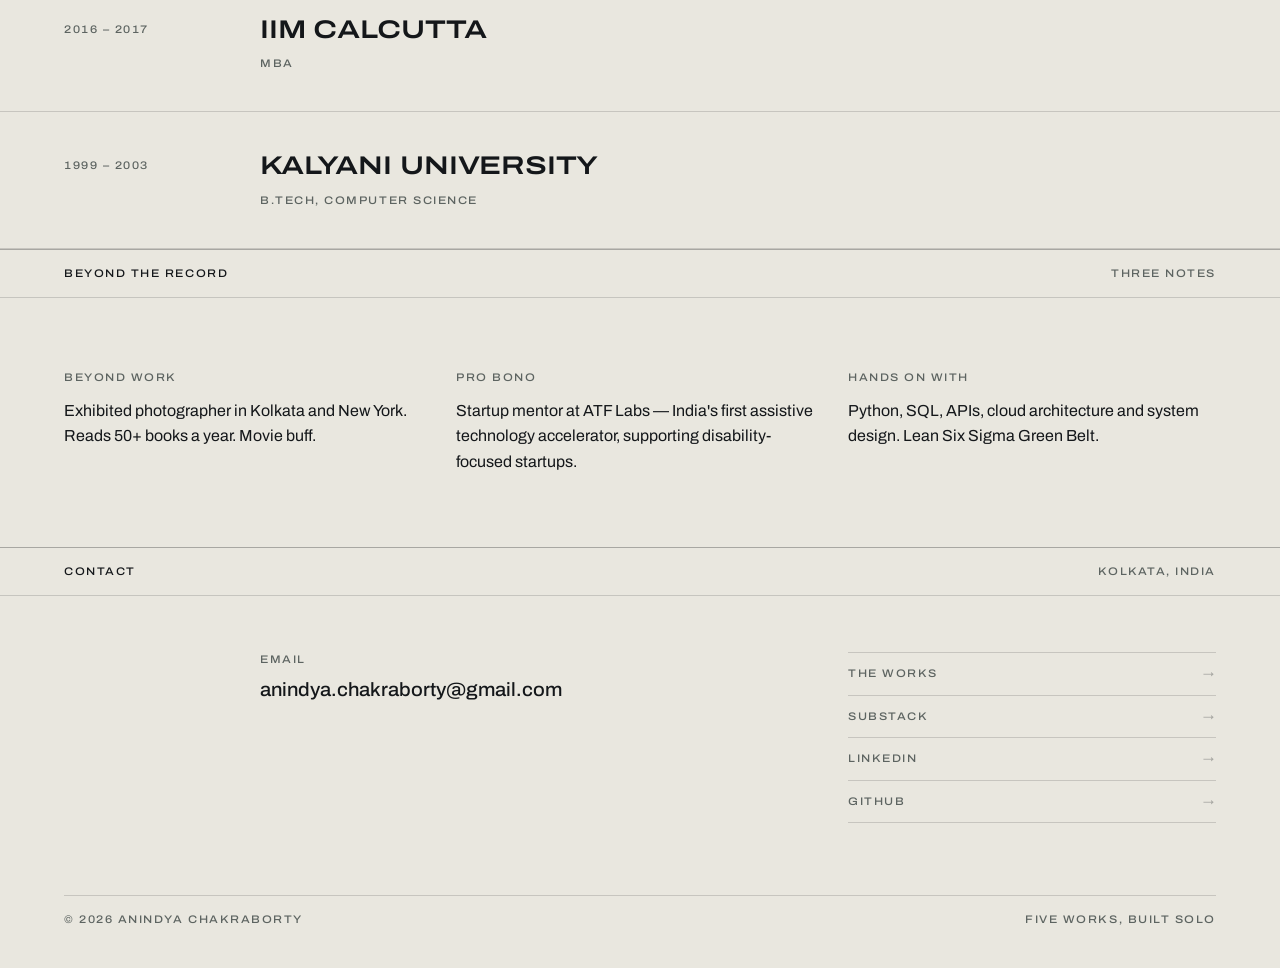
==== commit 856fc9d6: "Rebuild both pages as a catalogue One typeface in two registers — expanded capitals and normal-width" ====
--- a/about.html
+++ b/about.html
@@ -3,59 +3,63 @@
 <head>
 <meta charset="UTF-8">
 <meta name="viewport" content="width=device-width, initial-scale=1.0">
-<title>About — Anindya Chakraborty</title>
+<title>The Record — Anindya Chakraborty</title>
 <meta name="description" content="Anindya Chakraborty: product leader with 15+ years across banking, fintech and technology — PwC, Amazon, Citi, Bandhan Bank, TCS. MBA, IIM Calcutta.">
 
 <meta property="og:type" content="profile">
-<meta property="og:title" content="About — Anindya Chakraborty">
-<meta property="og:description" content="Product leader with 15+ years across banking, fintech and technology. Now building independently.">
+<meta property="og:title" content="The Record — Anindya Chakraborty">
+<meta property="og:description" content="Fifteen years of product work across banking, fintech and technology. Now building independently.">
 <meta property="og:url" content="https://canindya.github.io/projects/about.html">
-
-<link rel="icon" href="data:image/svg+xml,%3Csvg xmlns='http://www.w3.org/2000/svg' viewBox='0 0 32 32'%3E%3Crect width='32' height='32' fill='%231b1917'/%3E%3Ctext x='16' y='23' font-family='Georgia,serif' font-size='19' fill='%23e8e4db' text-anchor='middle'%3EA%3C/text%3E%3C/svg%3E">
-<meta name="theme-color" content="#f3f0e9" media="(prefers-color-scheme: light)">
-<meta name="theme-color" content="#1b1917" media="(prefers-color-scheme: dark)">
+<meta property="og:image" content="https://canindya.github.io/projects/assets/kolkata-map.jpg">
+
+<link rel="icon" href="data:image/svg+xml,%3Csvg xmlns='http://www.w3.org/2000/svg' viewBox='0 0 32 32'%3E%3Crect width='32' height='32' fill='%2314171a'/%3E%3Crect x='6' y='14' width='20' height='2' fill='%236fb69c'/%3E%3Crect x='6' y='20' width='13' height='2' fill='%23e9e7df'/%3E%3Crect x='6' y='8' width='13' height='2' fill='%23e9e7df'/%3E%3C/svg%3E">
+<meta name="theme-color" content="#14171a" media="(prefers-color-scheme: dark)">
+<meta name="theme-color" content="#e9e7df" media="(prefers-color-scheme: light)">
 
 <script>
-  // Set the theme before first paint: saved choice wins, otherwise follow the OS.
-  // Inline and blocking on purpose — deferring this causes a flash of the wrong theme.
   (function () {
     var saved = null;
     try { saved = localStorage.getItem('theme'); } catch (e) {}
-    var theme = saved || (window.matchMedia('(prefers-color-scheme: dark)').matches ? 'dark' : 'light');
+    var theme = saved || (window.matchMedia('(prefers-color-scheme: light)').matches ? 'light' : 'dark');
     document.documentElement.setAttribute('data-theme', theme);
   })();
 </script>
 
 <link rel="preconnect" href="https://fonts.googleapis.com">
 <link rel="preconnect" href="https://fonts.gstatic.com" crossorigin>
-<link href="https://fonts.googleapis.com/css2?family=Instrument+Sans:wght@400;500&family=Instrument+Serif:ital@0;1&display=swap" rel="stylesheet">
+<link href="https://fonts.googleapis.com/css2?family=Archivo:wdth,wght@62..125,100..900&display=swap" rel="stylesheet">
 <style>
-  /* Same tokens and same rules as the index — one system across two pages. */
-  :root, [data-theme="light"] {
+  /* Same system as the index: one typeface, two registers, twelve columns,
+     an eight-pixel baseline and a seventy-two-pixel rhythm. */
+
+  :root, [data-theme="dark"] {
+    color-scheme: dark;
+    --ground:  #14171a;
+    --panel:   #1b1f22;
+    --stone:   #e9e7df;
+    --muted:   #8f9793;
+    --rule:    rgba(233, 231, 223, 0.15);
+    --rule-2:  rgba(233, 231, 223, 0.28);
+    --accent:  #6fb69c;
+  }
+
+  [data-theme="light"] {
     color-scheme: light;
-    --paper: #f3f0e9;
-    --ink: #131211;
-    --ink-mid: #6b675e;
-    --ink-body: #3a3833;
-    --rule: rgba(19, 18, 17, 0.08);
-    --accent: #8c2f24;
-  }
-
-  [data-theme="dark"] {
-    color-scheme: dark;
-    --paper: #1b1917;
-    --ink: #e8e4db;
-    --ink-mid: #8f8a80;
-    --ink-body: #c6c1b6;
-    --rule: rgba(232, 228, 219, 0.12);
-    --accent: #e0876a;
+    --ground:  #e9e7df;
+    --panel:   #dfdcd2;
+    --stone:   #14171a;
+    --muted:   #5d6461;
+    --rule:    rgba(20, 23, 26, 0.16);
+    --rule-2:  rgba(20, 23, 26, 0.3);
+    --accent:  #2c6a56;
   }
 
   :root {
-    --serif: 'Instrument Serif', 'Times New Roman', Georgia, serif;
-    --sans: 'Instrument Sans', system-ui, -apple-system, sans-serif;
-    --margin: 6rem;
-    --gap: 1.5rem;
+    --sans: 'Archivo', 'Helvetica Neue', Arial, sans-serif;
+    --u: 8px;
+    --rhythm: 72px;
+    --margin: clamp(1.25rem, 5vw, 4.5rem);
+    --gutter: 24px;
   }
 
   *, *::before, *::after { margin: 0; padding: 0; box-sizing: border-box; }
@@ -63,202 +67,235 @@
 
   body {
     font-family: var(--sans);
-    font-size: 0.9375rem;
-    line-height: 1.55;
-    background: var(--paper);
-    color: var(--ink-mid);
+    font-size: 1rem;
+    font-weight: 400;
+    font-stretch: 100%;
+    line-height: 1.6;
+    background: var(--ground);
+    color: var(--muted);
     -webkit-font-smoothing: antialiased;
     -moz-osx-font-smoothing: grayscale;
     overflow-x: hidden;
   }
 
-  ::selection { background: var(--ink); color: var(--paper); }
+  ::selection { background: var(--accent); color: var(--ground); }
   a { color: inherit; }
-  :focus-visible { outline: 2px solid var(--accent); outline-offset: 4px; }
+  :focus-visible { outline: 2px solid var(--accent); outline-offset: 3px; }
 
   .shell { padding-inline: var(--margin); }
 
-  .label { font-size: 0.6875rem; font-weight: 500; letter-spacing: 0.06em; text-transform: uppercase; }
-
+  .grid { display: grid; grid-template-columns: repeat(12, 1fr); column-gap: var(--gutter); }
+
+  .mono-caps, .band-label, .years, .role, nav a, .wordmark, .note h3 {
+    font-stretch: 112%;
+    font-weight: 500;
+    font-size: 0.6875rem;
+    letter-spacing: 0.14em;
+    text-transform: uppercase;
+    line-height: 1.4;
+  }
+
+  .read { font-stretch: 100%; font-weight: 400; font-size: 1rem; line-height: 1.6; }
+
+  /* === HEADER === */
   header {
     display: flex;
     align-items: center;
     justify-content: space-between;
-    gap: 2rem;
-    padding: 1.25rem var(--margin);
-  }
-
-  .wordmark { color: var(--ink); text-decoration: none; white-space: nowrap; }
-
-  .header-end { display: flex; align-items: baseline; gap: 1.75rem; }
-  .header-end .theme-btn { margin-left: 1.5rem; }
-  .header-end a, .header-end button { color: var(--ink-mid); }
-  .header-end a { text-decoration: none; text-underline-offset: 0.45em; text-decoration-thickness: 1px; }
-  .header-end a:hover, .header-end button:hover { color: var(--ink); }
-  .header-end a[aria-current="page"] { color: var(--ink); text-decoration: underline; }
-
-  .theme-btn {
-    font: inherit;
-    font-size: 0.6875rem;
-    font-weight: 500;
-    letter-spacing: 0.06em;
+    gap: var(--gutter);
+    padding: calc(var(--u) * 3) var(--margin);
+    border-bottom: 1px solid var(--rule);
+  }
+
+  .wordmark { color: var(--stone); text-decoration: none; white-space: nowrap; }
+
+  nav { display: flex; align-items: center; gap: calc(var(--u) * 4); }
+  nav a { text-decoration: none; color: var(--muted); }
+  nav a:hover, nav a[aria-current="page"] { color: var(--stone); }
+
+  .swatch {
+    width: calc(var(--u) * 2);
+    height: calc(var(--u) * 2);
+    padding: 0;
+    border: 1px solid var(--rule-2);
+    background: var(--stone);
+    cursor: pointer;
+  }
+
+  .swatch:hover { background: var(--accent); border-color: var(--accent); }
+
+  /* === HERO === */
+  .hero { padding-block: calc(var(--rhythm) * 0.8) var(--rhythm); align-items: end; }
+
+  .hero h1 {
+    grid-column: 1 / 8;
+    font-stretch: 125%;
+    font-weight: 600;
+    font-size: clamp(2.5rem, 8vw, 7rem);
+    line-height: 0.92;
+    letter-spacing: -0.015em;
     text-transform: uppercase;
-    background: none; border: 0; padding: 0;
-    cursor: pointer;
-  }
-
-  [data-theme="light"] .theme-btn::after { content: 'Dark'; }
-  [data-theme="dark"] .theme-btn::after { content: 'Light'; }
-
-  /* === INTRO === */
-  .intro {
-    display: grid;
-    grid-template-columns: repeat(12, 1fr);
-    column-gap: var(--gap);
-    align-items: start;
-    padding-block: clamp(2.5rem, 5vw, 4rem) clamp(4rem, 7vw, 6rem);
-  }
-
-  .intro h1 {
-    grid-column: 1 / 7;
-    font-family: var(--serif);
-    font-weight: 400;
-    font-size: clamp(3rem, 6.6vw, 6rem);
-    line-height: 1;
-    letter-spacing: -0.025em;
-    color: var(--ink);
-    margin-left: -0.02em;
-  }
-
-  .intro .bio { grid-column: 7 / 13; font-size: 1.0625rem; line-height: 1.6; color: var(--ink-body); }
-  .intro .bio p + p { margin-top: 1rem; }
-
-  /* === RECORD === */
-  .section { padding-top: clamp(3rem, 5vw, 4rem); }
-  .section > .label { color: var(--ink-mid); margin-bottom: 1.25rem; }
-
-  .rows { list-style: none; border-top: 1px solid var(--rule); }
+    color: var(--stone);
+  }
+
+  .hero h1 span { display: block; }
+  .hero h1 span:last-child { color: var(--accent); }
+
+  .hero .bio { grid-column: 8 / 13; color: var(--muted); }
+  .hero .bio p { font-size: 1.0625rem; line-height: 1.6; }
+  .hero .bio p + p { margin-top: calc(var(--u) * 2); }
+  .hero .bio p:first-child { color: var(--stone); }
+
+  /* === BANDS === */
+  .band {
+    display: flex;
+    align-items: baseline;
+    justify-content: space-between;
+    gap: var(--gutter);
+    padding: calc(var(--u) * 2) var(--margin);
+    border-top: 1px solid var(--rule-2);
+    border-bottom: 1px solid var(--rule);
+    color: var(--muted);
+  }
+
+  .band strong { font-weight: 500; color: var(--stone); }
+
+  /* === RECORD ROWS === */
+  .rows { list-style: none; }
+  .rows > li { border-bottom: 1px solid var(--rule); }
 
   .row {
     display: grid;
     grid-template-columns: repeat(12, 1fr);
-    column-gap: var(--gap);
-    align-items: baseline;
-    padding-block: 1.75rem;
-    border-bottom: 1px solid var(--rule);
-  }
-
-  .row .years { grid-column: 1 / 3; color: var(--ink-mid); font-variant-numeric: tabular-nums lining-nums; }
-  .row .who { grid-column: 3 / 7; }
-  .row .what { grid-column: 7 / 13; color: var(--ink-body); font-size: 1rem; line-height: 1.6; }
-
-  .row h3 {
-    font-family: var(--serif);
-    font-weight: 400;
-    font-size: 1.75rem;
+    column-gap: var(--gutter);
+    row-gap: calc(var(--u) * 2);
+    align-items: start;
+    padding: calc(var(--u) * 5) var(--margin);
+  }
+
+  .years { grid-column: 1 / 3; color: var(--muted); font-variant-numeric: tabular-nums lining-nums; padding-top: calc(var(--u) * 0.75); }
+  .who { grid-column: 3 / 7; }
+  .what { grid-column: 7 / 13; color: var(--muted); }
+
+  .who h3 {
+    font-stretch: 125%;
+    font-weight: 600;
+    font-size: clamp(1.125rem, 2vw, 1.625rem);
     line-height: 1.1;
-    letter-spacing: -0.015em;
-    color: var(--ink);
-  }
-
-  .row .role { margin-top: 0.35rem; color: var(--ink-mid); }
+    letter-spacing: -0.005em;
+    text-transform: uppercase;
+    color: var(--stone);
+  }
+
+  .role { margin-top: calc(var(--u) * 1.5); color: var(--muted); }
 
   /* === NOTES === */
-  .notes {
-    display: grid;
-    grid-template-columns: repeat(12, 1fr);
-    column-gap: var(--gap);
-    row-gap: 2.5rem;
-    padding-block: clamp(3rem, 5vw, 4rem);
-    border-top: 1px solid var(--rule);
-    margin-top: clamp(3rem, 5vw, 4rem);
-  }
-
+  .notes { padding-block: var(--rhythm); row-gap: calc(var(--u) * 5); }
   .note { grid-column: span 4; }
-  .note .label { color: var(--ink-mid); margin-bottom: 0.75rem; }
-  .note p { font-size: 1rem; line-height: 1.6; color: var(--ink-body); }
+  .note h3 { color: var(--muted); margin-bottom: calc(var(--u) * 1.5); }
+  .note p { color: var(--stone); }
 
   /* === FOOTER === */
-  footer { padding-top: clamp(4rem, 7vw, 6rem); padding-bottom: 2.5rem; }
-
-  .footer-top {
+  footer { padding-block: calc(var(--u) * 7) calc(var(--u) * 5); }
+
+  .contact { grid-column: 3 / 8; }
+  .contact .key { color: var(--muted); }
+
+  .contact a.mail {
+    display: inline-block;
+    margin-top: calc(var(--u) * 1);
+    font-stretch: 105%;
+    font-weight: 500;
+    font-size: clamp(1rem, 1.5vw, 1.25rem);
+    letter-spacing: 0;
+    color: var(--stone);
+    text-decoration: none;
+    word-break: break-word;
+  }
+
+  .contact a.mail:hover { color: var(--accent); }
+
+  /* The same hairline row used by the works index, so the links belong to
+     the page's grammar instead of forming a ragged stack of words. */
+  .elsewhere { grid-column: 9 / 13; list-style: none; border-top: 1px solid var(--rule); }
+  .elsewhere li { border-bottom: 1px solid var(--rule); }
+
+  .elsewhere a {
     display: flex;
-    flex-wrap: wrap;
     align-items: baseline;
     justify-content: space-between;
-    gap: 1.5rem 3rem;
-  }
-
-  .footer-top a.mail {
-    font-family: var(--serif);
-    font-weight: 400;
-    font-size: clamp(1.5rem, 2.8vw, 2rem);
-    letter-spacing: -0.02em;
-    color: var(--ink);
+    gap: var(--gutter);
+    padding-block: calc(var(--u) * 1.5);
+    font-stretch: 112%;
+    font-weight: 500;
+    font-size: 0.6875rem;
+    letter-spacing: 0.14em;
+    text-transform: uppercase;
+    color: var(--muted);
     text-decoration: none;
   }
 
-  .footer-top a.mail:hover { color: var(--accent); }
-  .footer-top nav { display: flex; flex-wrap: wrap; gap: 1.75rem; color: var(--ink-mid); }
-  .footer-top nav a { text-decoration: none; text-underline-offset: 0.45em; text-decoration-thickness: 1px; }
-  .footer-top nav a:hover { color: var(--ink); text-decoration: underline; }
-
-  .footer-end {
+  .elsewhere a i { font-style: normal; color: var(--rule-2); transition: transform 0.25s ease, color 0.25s ease; }
+  .elsewhere a:hover { color: var(--stone); }
+  .elsewhere a:hover i { color: var(--accent); transform: translateX(4px); }
+
+  .colophon {
     display: flex;
     flex-wrap: wrap;
     justify-content: space-between;
-    gap: 0.75rem 2rem;
-    margin-top: clamp(2.5rem, 5vw, 4rem);
-    padding-top: 1.25rem;
+    gap: calc(var(--u) * 1.5) var(--gutter);
+    margin-top: var(--rhythm);
+    padding-top: calc(var(--u) * 2);
     border-top: 1px solid var(--rule);
-    color: var(--ink-mid);
-  }
-
+    color: var(--muted);
+  }
+
+  /* === RESPONSIVE === */
   @media (max-width: 1080px) {
-    :root { --margin: 2.5rem; }
-    .intro h1 { grid-column: 1 / 13; }
-    .intro .bio { grid-column: 1 / 10; margin-top: 2rem; }
-    .row .years { grid-column: 1 / 3; }
-    .row .who { grid-column: 3 / 13; }
-    .row .what { grid-column: 3 / 13; margin-top: 0.75rem; }
+    .hero h1 { grid-column: 1 / 13; }
+    .hero .bio { grid-column: 1 / 10; margin-top: calc(var(--u) * 5); }
+    .years { grid-column: 1 / 3; }
+    .who { grid-column: 3 / 13; }
+    .what { grid-column: 3 / 13; }
     .note { grid-column: span 6; }
-  }
-
-  @media (max-width: 640px) {
-    :root { --margin: 1.25rem; --gap: 0.75rem; }
-    header { padding-block: 1rem; }
-    .header-end { gap: 1.1rem; }
-    .intro h1 { font-size: 2.75rem; }
-    .row .years, .row .who, .row .what { grid-column: 1 / 13; }
-    .row .who { margin-top: 0.5rem; }
-    .note { grid-column: 1 / 13; }
-    .footer-top { flex-direction: column; align-items: flex-start; }
+    .contact { grid-column: 1 / 10; }
+    .elsewhere { grid-column: 1 / 10; margin-top: calc(var(--u) * 5); }
+  }
+
+  @media (max-width: 700px) {
+    .years, .who, .what { grid-column: 1 / 13; }
+    .note, .contact, .elsewhere { grid-column: 1 / 13; }
+    .contact a.mail { font-size: 1rem; font-stretch: 100%; letter-spacing: 0.01em; }
+    nav { gap: calc(var(--u) * 2.5); }
+  }
+
+  @media (prefers-reduced-motion: reduce) {
+    *, *::before, *::after { transition-duration: 0.01ms !important; }
   }
 </style>
 </head>
 <body>
 
 <header>
-  <a class="wordmark label" href="./">Anindya Chakraborty</a>
-  <div class="header-end">
-    <a class="label" href="./#work">Work</a>
-    <a class="label" href="https://anindyachakraborty.substack.com/" target="_blank" rel="noopener">Essays</a>
-    <a class="label" href="about.html" aria-current="page">About</a>
-    <button class="theme-btn" type="button" onclick="toggleTheme()" aria-label="Switch colour theme"></button>
-  </div>
+  <a class="wordmark" href="./">Anindya Chakraborty</a>
+  <nav>
+    <a href="./#works">Works</a>
+    <a href="https://anindyachakraborty.substack.com/" target="_blank" rel="noopener">Writing</a>
+    <a href="about.html" aria-current="page">Record</a>
+    <button class="swatch" type="button" onclick="toggleTheme()" aria-label="Switch between the light and dark ground"></button>
+  </nav>
 </header>
 
 <main>
 
-  <section class="intro shell">
-    <h1>Fifteen years<br>of shipping.</h1>
+  <section class="hero grid shell">
+    <h1><span>The</span><span>Record</span></h1>
     <div class="bio">
       <p>
         Product leader working at the intersection of banking, fintech and technology.
-        MBA from IIM Calcutta, Computer Science from Kalyani University. Programs worth
-        $150M+ across Amazon, Citi, PwC and Bandhan Bank — from payments infrastructure
-        processing millions of daily transactions to API monetisation strategies that
-        unlocked new revenue.
+        Programs worth $150M+ across Amazon, Citi, PwC and Bandhan Bank — from payments
+        infrastructure processing millions of daily transactions to API monetisation
+        strategies that unlocked new revenue.
       </p>
       <p>
         That domain depth now goes into building products independently: sourcing the
@@ -267,155 +304,187 @@
     </div>
   </section>
 
-  <section class="section shell">
-    <div class="label">Where I&rsquo;ve built</div>
-    <ol class="rows">
-
-      <li class="row">
-        <div class="years label">2023 &ndash; now</div>
+  <div class="band">
+    <span class="band-label"><strong>Where I&rsquo;ve built</strong></span>
+    <span class="band-label">2003 &ndash; now</span>
+  </div>
+
+  <ol class="rows">
+
+    <li>
+      <div class="row">
+        <div class="years">2023 &ndash; now</div>
         <div class="who">
           <h3>PwC</h3>
           <div class="role">Associate Director, Business Transformation</div>
         </div>
-        <div class="what">
+        <div class="what read">
           Multi-year roadmaps for mobility and sales-enablement products used by 2,500+
           people daily. Drove an Open API monetisation strategy across 400+ APIs,
           unlocking $6M of new income for a major bank. Published fintech white papers
           referenced by the C-suite in strategic planning.
         </div>
-      </li>
-
-      <li class="row">
-        <div class="years label">2022 &ndash; 2023</div>
+      </div>
+    </li>
+
+    <li>
+      <div class="row">
+        <div class="years">2022 &ndash; 2023</div>
         <div class="who">
           <h3>Amazon</h3>
           <div class="role">Head of Account Management, Global Selling</div>
         </div>
-        <div class="what">
+        <div class="what read">
           Led the Global Selling function driving $150M+ in gross merchandise sales at
           60% year-on-year growth. Secured budget for new regional programs, and
           neutralised a regulatory threat to $1B of seller revenue by mobilising
           cross-regional teams — retention held above 95%.
         </div>
-      </li>
-
-      <li class="row">
-        <div class="years label">2021 &ndash; 2022</div>
+      </div>
+    </li>
+
+    <li>
+      <div class="row">
+        <div class="years">2021 &ndash; 2022</div>
         <div class="who">
           <h3>PwC</h3>
           <div class="role">Associate Director, Business Transformation</div>
         </div>
-        <div class="what">
+        <div class="what read">
           Open API implementations for three banks at 250+ TPS and 99.5% uptime.
           Integrated 25+ partners into core banking via microservices, onboarding a
           million retail customers to digital channels. Full P&amp;L ownership across
           $21M of programs.
         </div>
-      </li>
-
-      <li class="row">
-        <div class="years label">2019 &ndash; 2021</div>
+      </div>
+    </li>
+
+    <li>
+      <div class="row">
+        <div class="years">2019 &ndash; 2021</div>
         <div class="who">
           <h3>Bandhan Bank</h3>
           <div class="role">Deputy Vice President, IT</div>
         </div>
-        <div class="what">
+        <div class="what read">
           Launched a mobile micro-banking platform handling 1.8M daily transactions
           across 24,000 field staff. Founded the IT PMO from scratch — hired and
           mentored six product managers to deliver org-wide transformation programs.
         </div>
-      </li>
-
-      <li class="row">
-        <div class="years label">2017 &ndash; 2018</div>
+      </div>
+    </li>
+
+    <li>
+      <div class="row">
+        <div class="years">2017 &ndash; 2018</div>
         <div class="who">
           <h3>Citi</h3>
-          <div class="role">Assistant Vice President, Trade &amp; Treasury</div>
-        </div>
-        <div class="what">
+          <div class="role">AVP, Trade &amp; Treasury</div>
+        </div>
+        <div class="what read">
           Deployed SWIFT GPI across Asia and Latin America with four cross-functional
           teams, cutting cross-border payment tracking calls by 80%. Managed the annual
           program budget with full P&amp;L accountability.
         </div>
-      </li>
-
-      <li class="row">
-        <div class="years label">2003 &ndash; 2016</div>
+      </div>
+    </li>
+
+    <li>
+      <div class="row">
+        <div class="years">2003 &ndash; 2016</div>
         <div class="who">
           <h3>TCS</h3>
           <div class="role">Assistant Consultant</div>
         </div>
-        <div class="what">
-          Where it started. B2B products for a tobacco company&rsquo;s field sales force,
-          the first agile initiative at one of the world&rsquo;s top ten banks — worth $1M
-          in savings — and a B2B2C platform built on AWS from scratch. Thirteen years of
+        <div class="what read">
+          Where it started. B2B products for a tobacco company's field sales force, the
+          first agile initiative at one of the world's top ten banks — worth $1M in
+          savings — and a B2B2C platform built on AWS from scratch. Thirteen years of
           shipping across industries.
         </div>
-      </li>
-
-    </ol>
-  </section>
-
-  <section class="section shell">
-    <div class="label">Foundations</div>
-    <ol class="rows">
-      <li class="row">
-        <div class="years label">2016 &ndash; 2017</div>
+      </div>
+    </li>
+
+  </ol>
+
+  <div class="band">
+    <span class="band-label"><strong>Foundations</strong></span>
+    <span class="band-label">1999 &ndash; 2017</span>
+  </div>
+
+  <ol class="rows">
+    <li>
+      <div class="row">
+        <div class="years">2016 &ndash; 2017</div>
         <div class="who">
           <h3>IIM Calcutta</h3>
           <div class="role">MBA</div>
         </div>
-        <div class="what"></div>
-      </li>
-      <li class="row">
-        <div class="years label">1999 &ndash; 2003</div>
+        <div class="what read"></div>
+      </div>
+    </li>
+    <li>
+      <div class="row">
+        <div class="years">1999 &ndash; 2003</div>
         <div class="who">
           <h3>Kalyani University</h3>
           <div class="role">B.Tech, Computer Science</div>
         </div>
-        <div class="what"></div>
-      </li>
-    </ol>
-  </section>
-
-  <div class="notes shell">
+        <div class="what read"></div>
+      </div>
+    </li>
+  </ol>
+
+  <div class="band">
+    <span class="band-label"><strong>Beyond the record</strong></span>
+    <span class="band-label">Three notes</span>
+  </div>
+
+  <section class="notes grid shell">
     <div class="note">
-      <div class="label">Beyond work</div>
-      <p>Exhibited photographer in Kolkata and New York. Reads 50+ books a year. Movie buff.</p>
+      <h3>Beyond work</h3>
+      <p class="read">Exhibited photographer in Kolkata and New York. Reads 50+ books a year. Movie buff.</p>
     </div>
     <div class="note">
-      <div class="label">Pro bono</div>
-      <p>Startup mentor at ATF Labs — India&rsquo;s first assistive technology accelerator, supporting disability-focused startups.</p>
+      <h3>Pro bono</h3>
+      <p class="read">Startup mentor at ATF Labs — India's first assistive technology accelerator, supporting disability-focused startups.</p>
     </div>
     <div class="note">
-      <div class="label">Hands on with</div>
-      <p>Python, SQL, APIs, cloud architecture and system design. Lean Six Sigma Green Belt.</p>
+      <h3>Hands on with</h3>
+      <p class="read">Python, SQL, APIs, cloud architecture and system design. Lean Six Sigma Green Belt.</p>
     </div>
+  </section>
+
+  <div class="band">
+    <span class="band-label"><strong>Contact</strong></span>
+    <span class="band-label">Kolkata, India</span>
   </div>
 
 </main>
 
 <footer class="shell">
-  <div class="footer-top">
-    <a class="mail" href="mailto:anindya.chakraborty@gmail.com">anindya.chakraborty@gmail.com</a>
-    <nav class="label">
-      <a href="./#work">Work</a>
-      <a href="https://anindyachakraborty.substack.com/" target="_blank" rel="noopener">Substack</a>
-      <a href="https://www.linkedin.com/in/anindya-chakraborty/" target="_blank" rel="noopener">LinkedIn</a>
-      <a href="https://github.com/canindya" target="_blank" rel="noopener">GitHub</a>
-      <a href="https://x.com/NtellShow" target="_blank" rel="noopener">X</a>
-    </nav>
-  </div>
-  <div class="footer-end label">
-    <span>Kolkata, India</span>
+  <div class="grid">
+    <div class="contact">
+      <p class="mono-caps key">Email</p>
+      <a class="mail" href="mailto:anindya.chakraborty@gmail.com">anindya.chakraborty@gmail.com</a>
+    </div>
+    <ul class="elsewhere">
+      <li><a href="./#works">The works <i>&rarr;</i></a></li>
+      <li><a href="https://anindyachakraborty.substack.com/" target="_blank" rel="noopener">Substack <i>&rarr;</i></a></li>
+      <li><a href="https://www.linkedin.com/in/anindya-chakraborty/" target="_blank" rel="noopener">LinkedIn <i>&rarr;</i></a></li>
+      <li><a href="https://github.com/canindya" target="_blank" rel="noopener">GitHub <i>&rarr;</i></a></li>
+    </ul>
+  </div>
+  <div class="colophon mono-caps">
+    <span>&copy; 2026 Anindya Chakraborty</span>
+    <span>Five works, built solo</span>
   </div>
 </footer>
 
 <script>
-  // Theme toggle. The initial theme is set by the blocking script in <head>.
   function toggleTheme() {
     var html = document.documentElement;
-    var next = html.getAttribute('data-theme') === 'dark' ? 'light' : 'dark';
+    var next = html.getAttribute('data-theme') === 'light' ? 'dark' : 'light';
     html.setAttribute('data-theme', next);
     try { localStorage.setItem('theme', next); } catch (e) {}
   }
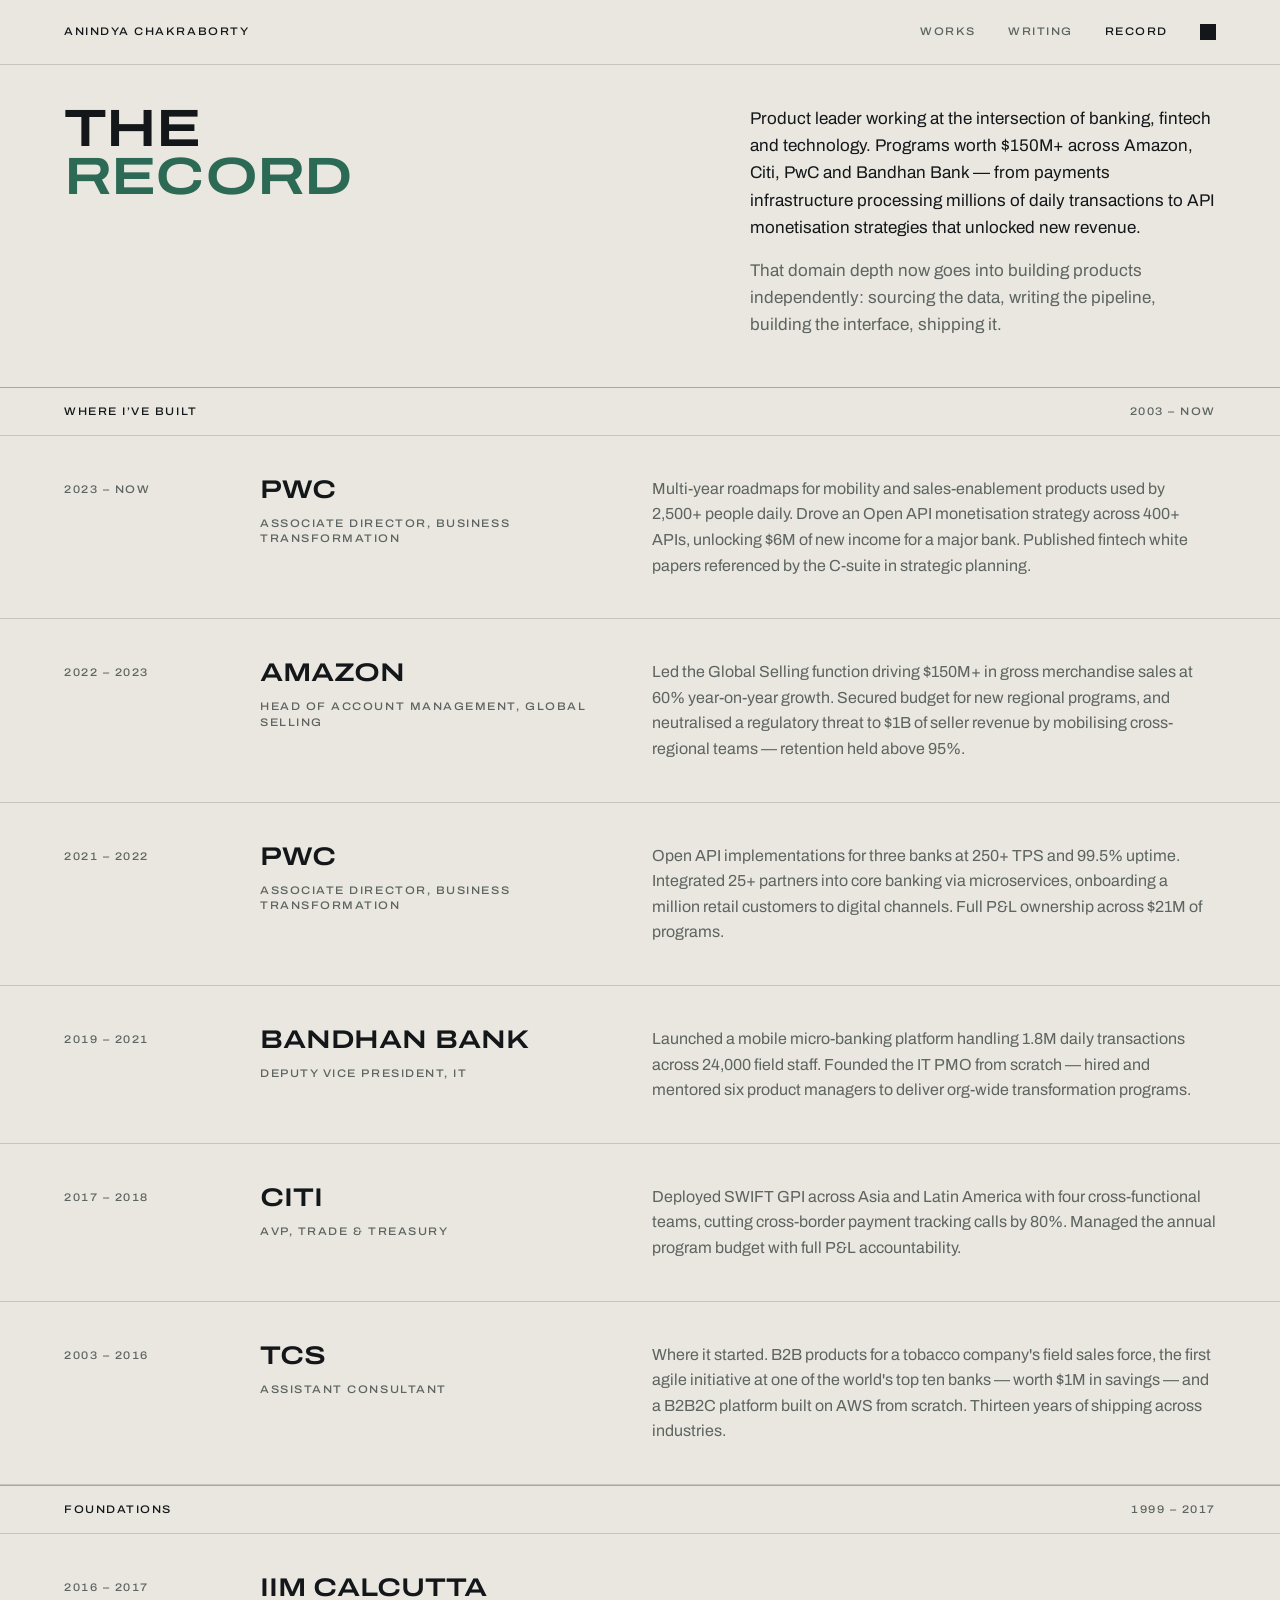
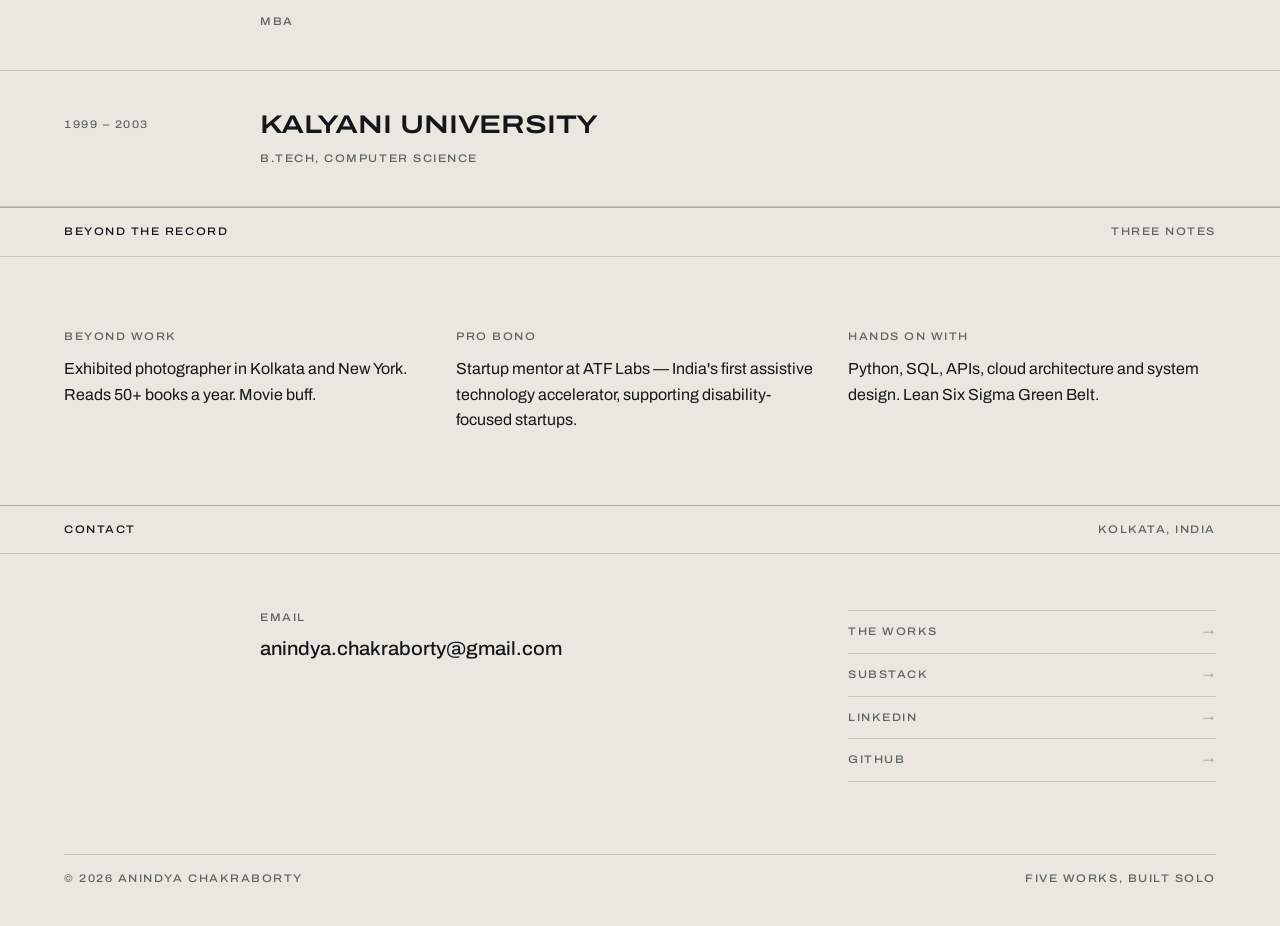
==== commit 98b8f680: "Extract the design system into styles.css Both pages carried their own full copy of the palette, typ" ====
--- a/about.html
+++ b/about.html
@@ -28,140 +28,25 @@
 <link rel="preconnect" href="https://fonts.googleapis.com">
 <link rel="preconnect" href="https://fonts.gstatic.com" crossorigin>
 <link href="https://fonts.googleapis.com/css2?family=Archivo:wdth,wght@62..125,100..900&display=swap" rel="stylesheet">
+<link rel="stylesheet" href="styles.css">
 <style>
-  /* Same system as the index: one typeface, two registers, twelve columns,
-     an eight-pixel baseline and a seventy-two-pixel rhythm. */
-
-  :root, [data-theme="dark"] {
-    color-scheme: dark;
-    --ground:  #14171a;
-    --panel:   #1b1f22;
-    --stone:   #e9e7df;
-    --muted:   #8f9793;
-    --rule:    rgba(233, 231, 223, 0.15);
-    --rule-2:  rgba(233, 231, 223, 0.28);
-    --accent:  #6fb69c;
-  }
-
-  [data-theme="light"] {
-    color-scheme: light;
-    --ground:  #e9e7df;
-    --panel:   #dfdcd2;
-    --stone:   #14171a;
-    --muted:   #5d6461;
-    --rule:    rgba(20, 23, 26, 0.16);
-    --rule-2:  rgba(20, 23, 26, 0.3);
-    --accent:  #2c6a56;
-  }
-
-  :root {
-    --sans: 'Archivo', 'Helvetica Neue', Arial, sans-serif;
-    --u: 8px;
-    --rhythm: 72px;
-    --margin: clamp(1.25rem, 5vw, 4.5rem);
-    --gutter: 24px;
-  }
-
-  *, *::before, *::after { margin: 0; padding: 0; box-sizing: border-box; }
-  html { -webkit-text-size-adjust: 100%; }
-
-  body {
-    font-family: var(--sans);
-    font-size: 1rem;
-    font-weight: 400;
-    font-stretch: 100%;
-    line-height: 1.6;
-    background: var(--ground);
-    color: var(--muted);
-    -webkit-font-smoothing: antialiased;
-    -moz-osx-font-smoothing: grayscale;
-    overflow-x: hidden;
-  }
-
-  ::selection { background: var(--accent); color: var(--ground); }
-  a { color: inherit; }
-  :focus-visible { outline: 2px solid var(--accent); outline-offset: 3px; }
-
-  .shell { padding-inline: var(--margin); }
-
-  .grid { display: grid; grid-template-columns: repeat(12, 1fr); column-gap: var(--gutter); }
-
-  .mono-caps, .band-label, .years, .role, nav a, .wordmark, .note h3 {
-    font-stretch: 112%;
-    font-weight: 500;
-    font-size: 0.6875rem;
-    letter-spacing: 0.14em;
-    text-transform: uppercase;
-    line-height: 1.4;
-  }
-
-  .read { font-stretch: 100%; font-weight: 400; font-size: 1rem; line-height: 1.6; }
-
-  /* === HEADER === */
-  header {
-    display: flex;
-    align-items: center;
-    justify-content: space-between;
-    gap: var(--gutter);
-    padding: calc(var(--u) * 3) var(--margin);
-    border-bottom: 1px solid var(--rule);
-  }
-
-  .wordmark { color: var(--stone); text-decoration: none; white-space: nowrap; }
-
-  nav { display: flex; align-items: center; gap: calc(var(--u) * 4); }
-  nav a { text-decoration: none; color: var(--muted); }
-  nav a:hover, nav a[aria-current="page"] { color: var(--stone); }
-
-  .swatch {
-    width: calc(var(--u) * 2);
-    height: calc(var(--u) * 2);
-    padding: 0;
-    border: 1px solid var(--rule-2);
-    background: var(--stone);
-    cursor: pointer;
-  }
-
-  .swatch:hover { background: var(--accent); border-color: var(--accent); }
-
-  /* === HERO === */
-  .hero { padding-block: calc(var(--rhythm) * 0.8) var(--rhythm); align-items: end; }
-
-  .hero h1 {
-    grid-column: 1 / 8;
-    font-stretch: 125%;
-    font-weight: 600;
-    font-size: clamp(2.5rem, 8vw, 7rem);
-    line-height: 0.92;
-    letter-spacing: -0.015em;
-    text-transform: uppercase;
-    color: var(--stone);
-  }
-
-  .hero h1 span { display: block; }
-  .hero h1 span:last-child { color: var(--accent); }
-
+  /* ===================================================================
+     Page-specific: the record. The design system lives in styles.css.
+     =================================================================== */
+
+  /* The hero is a two-column grid here, unlike the index's single column. */
+  .hero { align-items: start; }
+  .hero h1 { grid-column: 1 / 8; }
   .hero .bio { grid-column: 8 / 13; color: var(--muted); }
+
   .hero .bio p { font-size: 1.0625rem; line-height: 1.6; }
+
   .hero .bio p + p { margin-top: calc(var(--u) * 2); }
+
   .hero .bio p:first-child { color: var(--stone); }
 
-  /* === BANDS === */
-  .band {
-    display: flex;
-    align-items: baseline;
-    justify-content: space-between;
-    gap: var(--gutter);
-    padding: calc(var(--u) * 2) var(--margin);
-    border-top: 1px solid var(--rule-2);
-    border-bottom: 1px solid var(--rule);
-    color: var(--muted);
-  }
-
-  .band strong { font-weight: 500; color: var(--stone); }
-
-  /* === RECORD ROWS === */
   .rows { list-style: none; }
+
   .rows > li { border-bottom: 1px solid var(--rule); }
 
   .row {
@@ -174,7 +59,9 @@
   }
 
   .years { grid-column: 1 / 3; color: var(--muted); font-variant-numeric: tabular-nums lining-nums; padding-top: calc(var(--u) * 0.75); }
+
   .who { grid-column: 3 / 7; }
+
   .what { grid-column: 7 / 13; color: var(--muted); }
 
   .who h3 {
@@ -189,68 +76,14 @@
 
   .role { margin-top: calc(var(--u) * 1.5); color: var(--muted); }
 
-  /* === NOTES === */
   .notes { padding-block: var(--rhythm); row-gap: calc(var(--u) * 5); }
+
   .note { grid-column: span 4; }
+
   .note h3 { color: var(--muted); margin-bottom: calc(var(--u) * 1.5); }
+
   .note p { color: var(--stone); }
 
-  /* === FOOTER === */
-  footer { padding-block: calc(var(--u) * 7) calc(var(--u) * 5); }
-
-  .contact { grid-column: 3 / 8; }
-  .contact .key { color: var(--muted); }
-
-  .contact a.mail {
-    display: inline-block;
-    margin-top: calc(var(--u) * 1);
-    font-stretch: 105%;
-    font-weight: 500;
-    font-size: clamp(1rem, 1.5vw, 1.25rem);
-    letter-spacing: 0;
-    color: var(--stone);
-    text-decoration: none;
-    word-break: break-word;
-  }
-
-  .contact a.mail:hover { color: var(--accent); }
-
-  /* The same hairline row used by the works index, so the links belong to
-     the page's grammar instead of forming a ragged stack of words. */
-  .elsewhere { grid-column: 9 / 13; list-style: none; border-top: 1px solid var(--rule); }
-  .elsewhere li { border-bottom: 1px solid var(--rule); }
-
-  .elsewhere a {
-    display: flex;
-    align-items: baseline;
-    justify-content: space-between;
-    gap: var(--gutter);
-    padding-block: calc(var(--u) * 1.5);
-    font-stretch: 112%;
-    font-weight: 500;
-    font-size: 0.6875rem;
-    letter-spacing: 0.14em;
-    text-transform: uppercase;
-    color: var(--muted);
-    text-decoration: none;
-  }
-
-  .elsewhere a i { font-style: normal; color: var(--rule-2); transition: transform 0.25s ease, color 0.25s ease; }
-  .elsewhere a:hover { color: var(--stone); }
-  .elsewhere a:hover i { color: var(--accent); transform: translateX(4px); }
-
-  .colophon {
-    display: flex;
-    flex-wrap: wrap;
-    justify-content: space-between;
-    gap: calc(var(--u) * 1.5) var(--gutter);
-    margin-top: var(--rhythm);
-    padding-top: calc(var(--u) * 2);
-    border-top: 1px solid var(--rule);
-    color: var(--muted);
-  }
-
-  /* === RESPONSIVE === */
   @media (max-width: 1080px) {
     .hero h1 { grid-column: 1 / 13; }
     .hero .bio { grid-column: 1 / 10; margin-top: calc(var(--u) * 5); }
@@ -258,19 +91,11 @@
     .who { grid-column: 3 / 13; }
     .what { grid-column: 3 / 13; }
     .note { grid-column: span 6; }
-    .contact { grid-column: 1 / 10; }
-    .elsewhere { grid-column: 1 / 10; margin-top: calc(var(--u) * 5); }
   }
 
   @media (max-width: 700px) {
     .years, .who, .what { grid-column: 1 / 13; }
-    .note, .contact, .elsewhere { grid-column: 1 / 13; }
-    .contact a.mail { font-size: 1rem; font-stretch: 100%; letter-spacing: 0.01em; }
-    nav { gap: calc(var(--u) * 2.5); }
-  }
-
-  @media (prefers-reduced-motion: reduce) {
-    *, *::before, *::after { transition-duration: 0.01ms !important; }
+    .note { grid-column: 1 / 13; }
   }
 </style>
 </head>
--- a/styles.css
+++ b/styles.css
@@ -0,0 +1,215 @@
+/* ===================================================================
+   THE CATALOGUE — shared design system
+   Linked by every page. Anything defined here must never be redefined
+   in a page's own <style>; page files carry only their own components.
+
+   One typeface in two exactly balanced registers: expanded capitals for
+   everything monumental, normal-width lowercase for everything read.
+   Twelve columns, an eight-pixel baseline, a seventy-two-pixel rhythm.
+   =================================================================== */
+
+/* -- palette --------------------------------------------------------- */
+:root, [data-theme="dark"] {
+  color-scheme: dark;
+  --ground:  #14171a;
+  --panel:   #1b1f22;
+  --stone:   #e9e7df;
+  --muted:   #8f9793;
+  --rule:    rgba(233, 231, 223, 0.15);
+  --rule-2:  rgba(233, 231, 223, 0.28);
+  --accent:  #6fb69c;
+}
+
+[data-theme="light"] {
+  color-scheme: light;
+  --ground:  #e9e7df;
+  --panel:   #dfdcd2;
+  --stone:   #14171a;
+  --muted:   #5d6461;
+  --rule:    rgba(20, 23, 26, 0.16);
+  --rule-2:  rgba(20, 23, 26, 0.3);
+  --accent:  #2c6a56;
+}
+
+:root {
+  --sans: 'Archivo', 'Helvetica Neue', Arial, sans-serif;
+  --u: 8px;                       /* baseline unit */
+  --rhythm: 72px;                 /* section rhythm */
+  --margin: clamp(1.25rem, 5vw, 4.5rem);
+  --gutter: 24px;
+}
+
+/* -- base ------------------------------------------------------------ */
+*, *::before, *::after { margin: 0; padding: 0; box-sizing: border-box; }
+html { -webkit-text-size-adjust: 100%; }
+
+body {
+  font-family: var(--sans);
+  font-size: 1rem;
+  font-weight: 400;
+  font-stretch: 100%;
+  line-height: 1.6;
+  background: var(--ground);
+  color: var(--muted);
+  -webkit-font-smoothing: antialiased;
+  -moz-osx-font-smoothing: grayscale;
+  overflow-x: hidden;
+}
+
+::selection { background: var(--accent); color: var(--ground); }
+img { display: block; max-width: 100%; }
+a { color: inherit; }
+:focus-visible { outline: 2px solid var(--accent); outline-offset: 3px; }
+
+.shell { padding-inline: var(--margin); }
+
+.grid {
+  display: grid;
+  grid-template-columns: repeat(12, 1fr);
+  column-gap: var(--gutter);
+}
+
+/* -- the two registers ----------------------------------------------- */
+/* Monumental: expanded capitals. The selector list is the union across
+   every page, so a page with no .years or .plate-caption simply matches
+   nothing — cheaper than maintaining two copies of the rule. */
+.mono-caps, .band-label, .status, .figure-key, .plate-caption, .stack,
+.years, .role, .note h3, nav a, .wordmark {
+  font-stretch: 112%;
+  font-weight: 500;
+  font-size: 0.6875rem;
+  letter-spacing: 0.14em;
+  text-transform: uppercase;
+  line-height: 1.4;
+}
+
+/* Quiet: normal width, lowercase, read at length. */
+.read { font-stretch: 100%; font-weight: 400; font-size: 1rem; line-height: 1.6; }
+
+/* -- header ---------------------------------------------------------- */
+header {
+  display: flex;
+  align-items: center;
+  justify-content: space-between;
+  gap: var(--gutter);
+  padding: calc(var(--u) * 3) var(--margin);
+  border-bottom: 1px solid var(--rule);
+}
+
+.wordmark { color: var(--stone); text-decoration: none; white-space: nowrap; }
+
+nav { display: flex; align-items: center; gap: calc(var(--u) * 4); }
+nav a { text-decoration: none; color: var(--muted); }
+nav a:hover, nav a[aria-current="page"] { color: var(--stone); }
+
+.swatch {
+  width: calc(var(--u) * 2);
+  height: calc(var(--u) * 2);
+  padding: 0;
+  border: 1px solid var(--rule-2);
+  background: var(--stone);
+  cursor: pointer;
+}
+
+.swatch:hover { background: var(--accent); border-color: var(--accent); }
+
+/* -- hero ------------------------------------------------------------ */
+.hero { padding-block: calc(var(--u) * 5) calc(var(--u) * 6); }
+
+.hero h1 {
+  font-stretch: 125%;
+  font-weight: 600;
+  font-size: clamp(1.75rem, 4.1vw, 3.5rem);
+  line-height: 0.92;
+  letter-spacing: -0.015em;
+  text-transform: uppercase;
+  color: var(--stone);
+}
+
+.hero h1 span { display: block; }
+.hero h1 span:last-child { color: var(--accent); }
+
+/* -- section band: a full-bleed rule carrying a label at each end ----- */
+.band {
+  display: flex;
+  align-items: baseline;
+  justify-content: space-between;
+  gap: var(--gutter);
+  padding: calc(var(--u) * 2) var(--margin);
+  border-top: 1px solid var(--rule-2);
+  border-bottom: 1px solid var(--rule);
+  color: var(--muted);
+}
+
+.band strong { font-weight: 500; color: var(--stone); }
+
+/* -- footer ---------------------------------------------------------- */
+footer { padding-block: calc(var(--u) * 7) calc(var(--u) * 5); }
+
+.contact { grid-column: 3 / 8; }
+.contact .key { color: var(--muted); }
+
+.contact a.mail {
+  display: inline-block;
+  margin-top: var(--u);
+  font-stretch: 105%;
+  font-weight: 500;
+  font-size: clamp(1rem, 1.5vw, 1.25rem);
+  letter-spacing: 0;
+  color: var(--stone);
+  text-decoration: none;
+  word-break: break-word;
+}
+
+.contact a.mail:hover { color: var(--accent); }
+
+/* The same hairline row used by the works index, so the links belong to
+   the page's grammar instead of forming a ragged stack of words. */
+.elsewhere { grid-column: 9 / 13; list-style: none; border-top: 1px solid var(--rule); }
+.elsewhere li { border-bottom: 1px solid var(--rule); }
+
+.elsewhere a {
+  display: flex;
+  align-items: baseline;
+  justify-content: space-between;
+  gap: var(--gutter);
+  padding-block: calc(var(--u) * 1.5);
+  font-stretch: 112%;
+  font-weight: 500;
+  font-size: 0.6875rem;
+  letter-spacing: 0.14em;
+  text-transform: uppercase;
+  color: var(--muted);
+  text-decoration: none;
+}
+
+.elsewhere a i { font-style: normal; color: var(--rule-2); transition: transform 0.25s ease, color 0.25s ease; }
+.elsewhere a:hover { color: var(--stone); }
+.elsewhere a:hover i { color: var(--accent); transform: translateX(4px); }
+
+.colophon {
+  display: flex;
+  flex-wrap: wrap;
+  justify-content: space-between;
+  gap: calc(var(--u) * 1.5) var(--gutter);
+  margin-top: var(--rhythm);
+  padding-top: calc(var(--u) * 2);
+  border-top: 1px solid var(--rule);
+  color: var(--muted);
+}
+
+/* -- shared responsive ------------------------------------------------ */
+@media (max-width: 1080px) {
+  .contact { grid-column: 1 / 10; }
+  .elsewhere { grid-column: 1 / 10; margin-top: calc(var(--u) * 5); }
+}
+
+@media (max-width: 700px) {
+  nav { gap: calc(var(--u) * 2.5); }
+  .contact, .elsewhere { grid-column: 1 / 13; }
+  .contact a.mail { font-size: 1rem; font-stretch: 100%; letter-spacing: 0.01em; }
+}
+
+@media (prefers-reduced-motion: reduce) {
+  *, *::before, *::after { transition-duration: 0.01ms !important; }
+}
